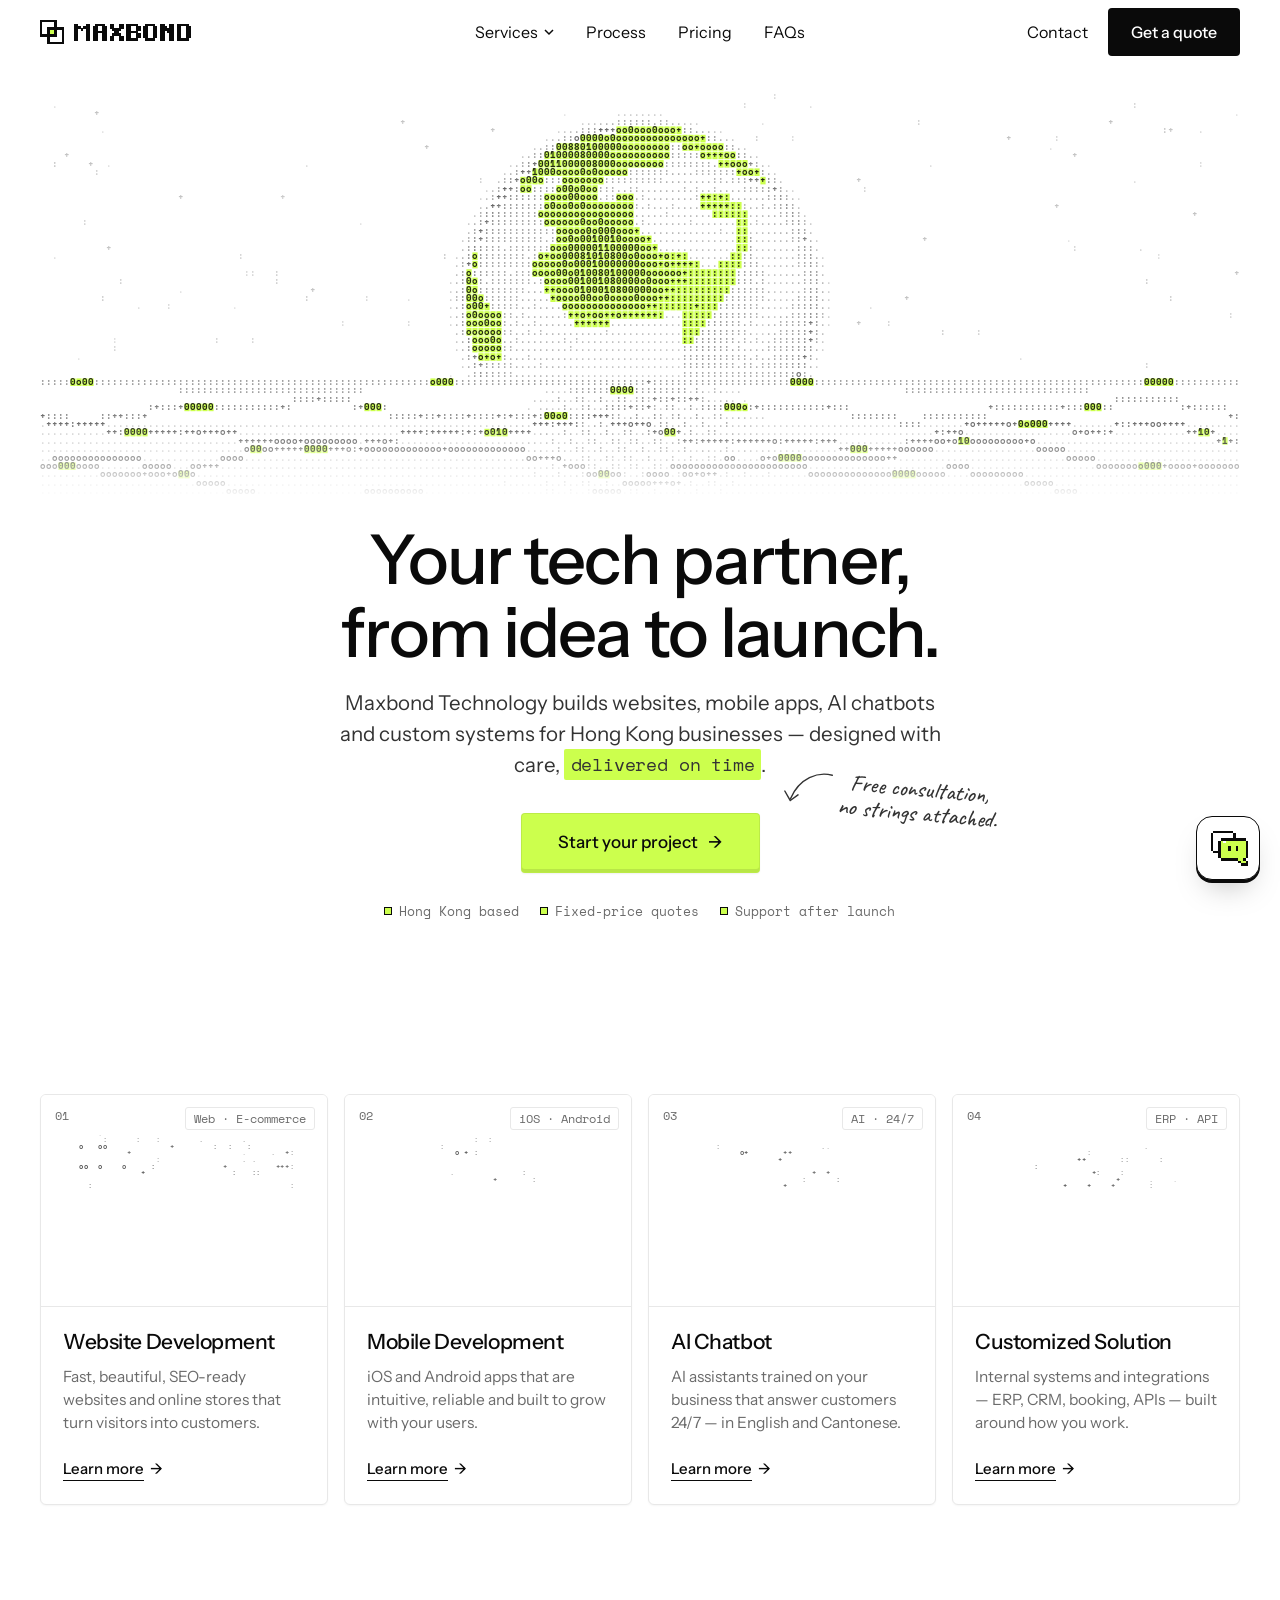
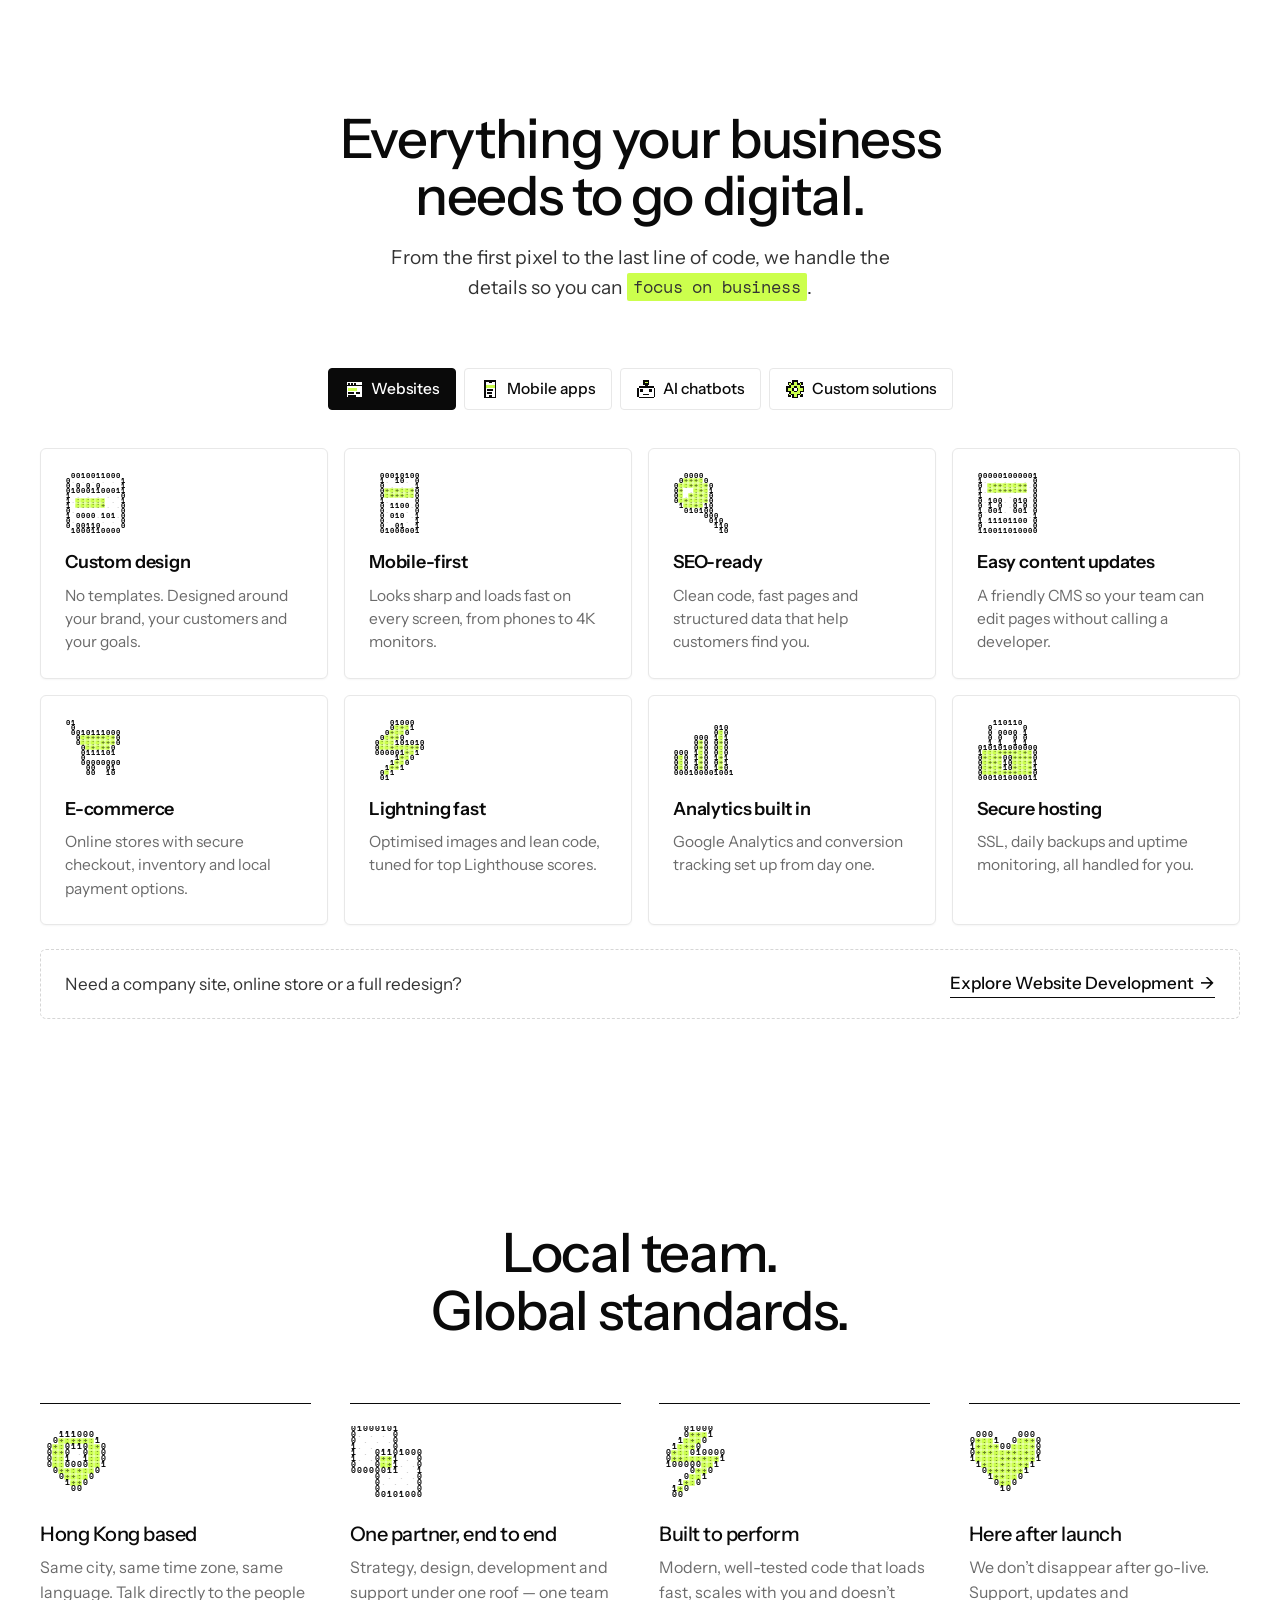
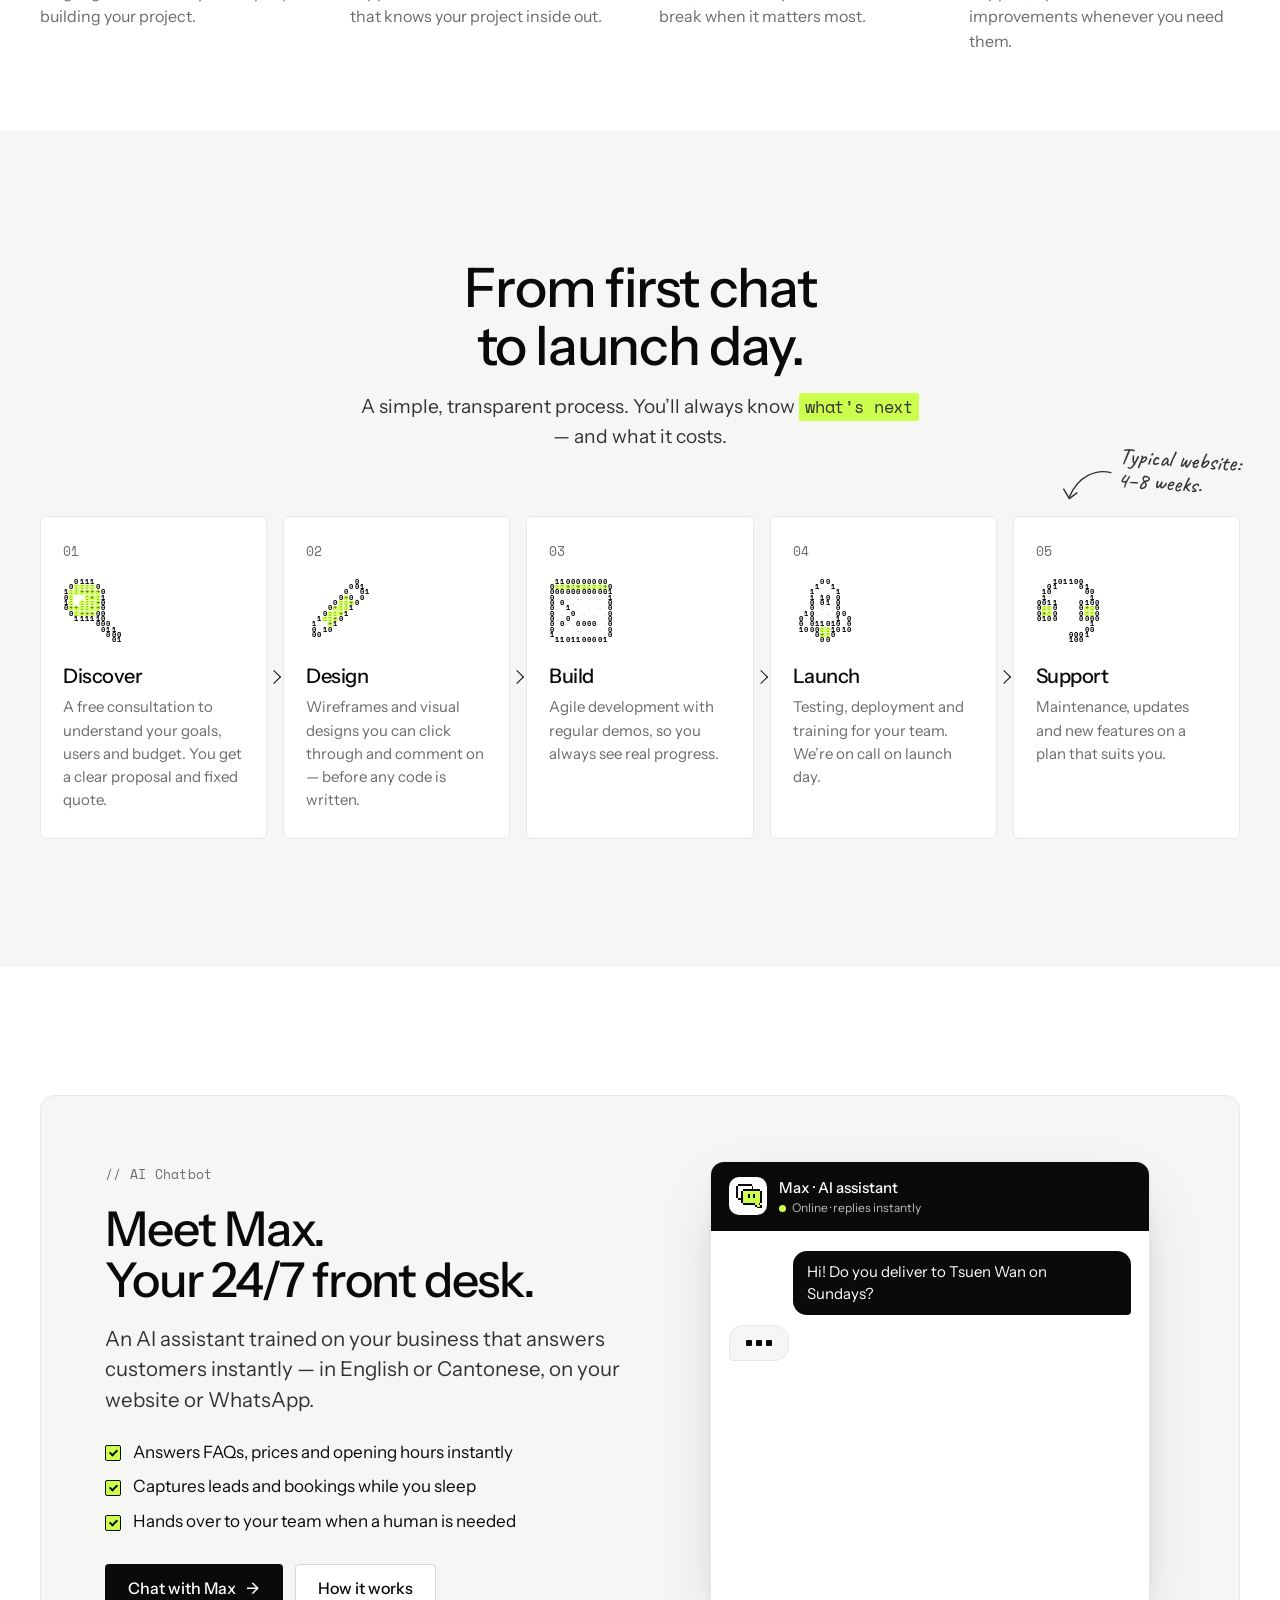
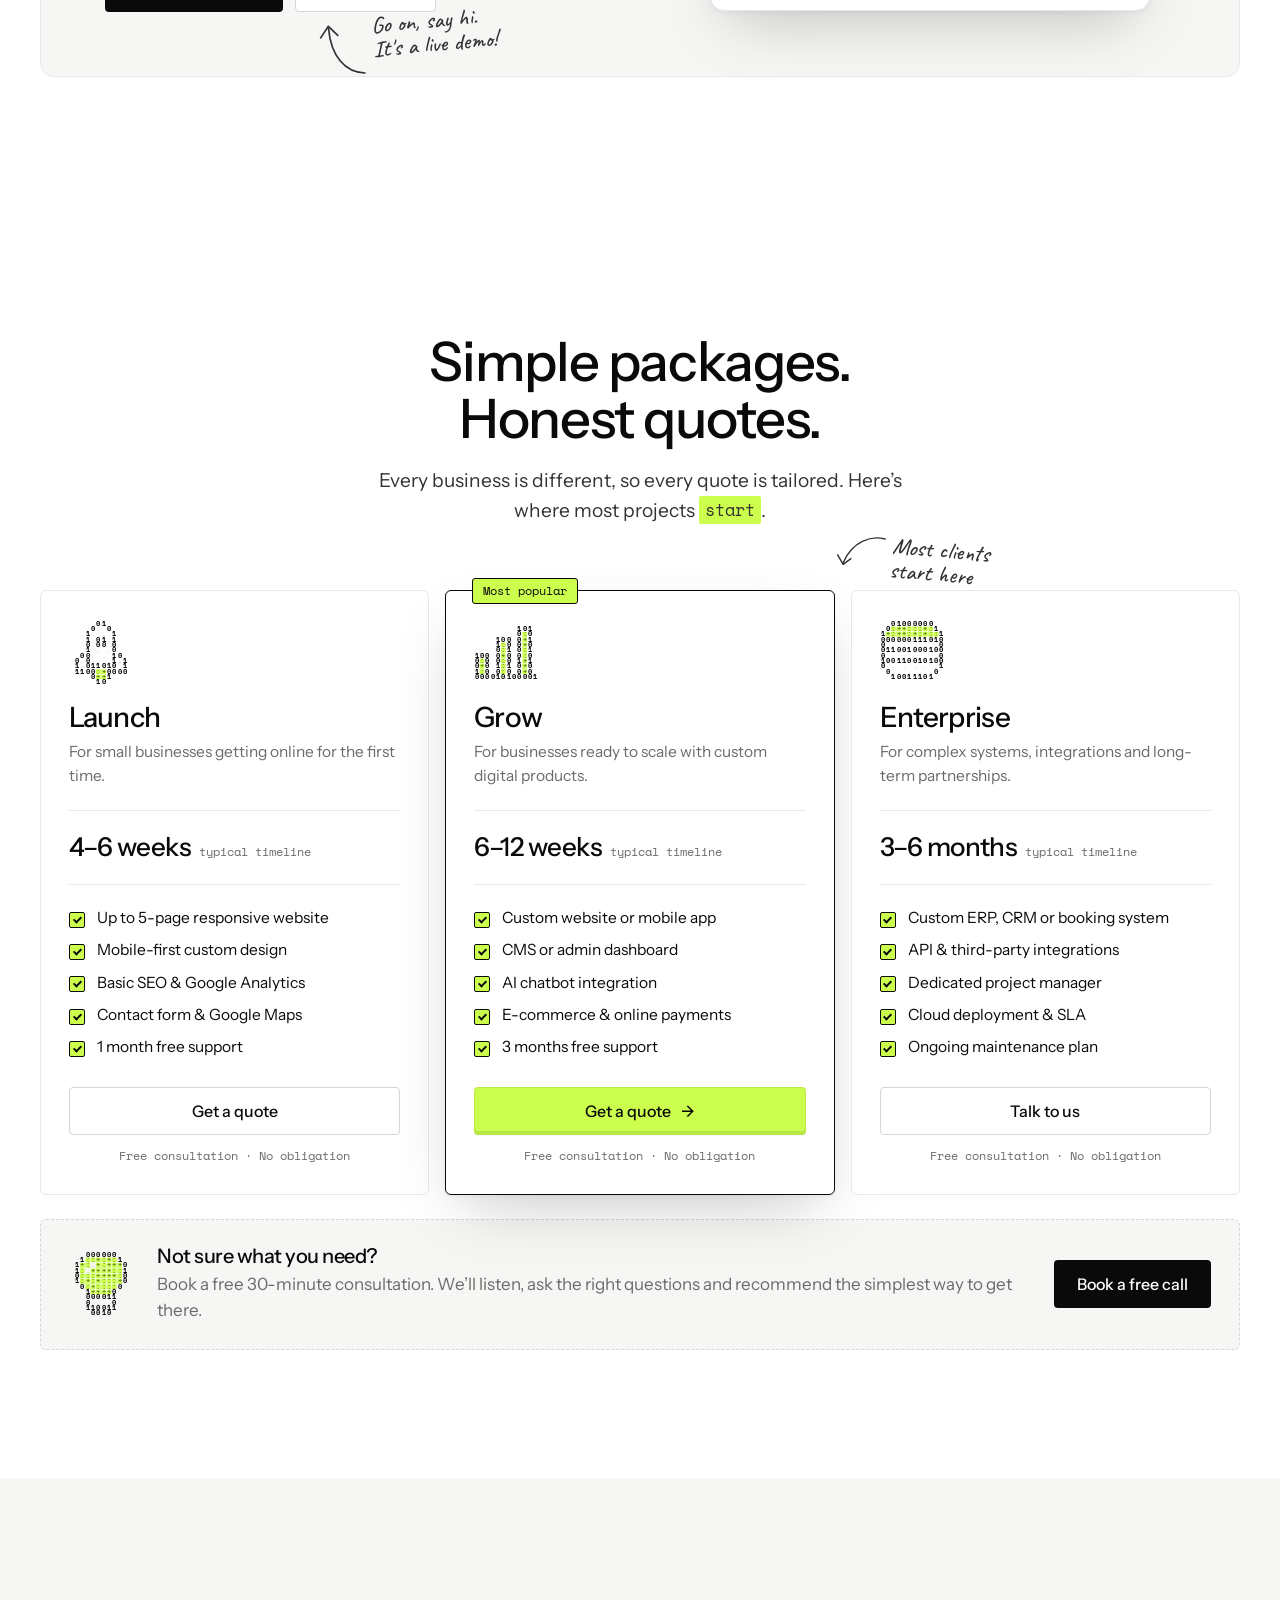
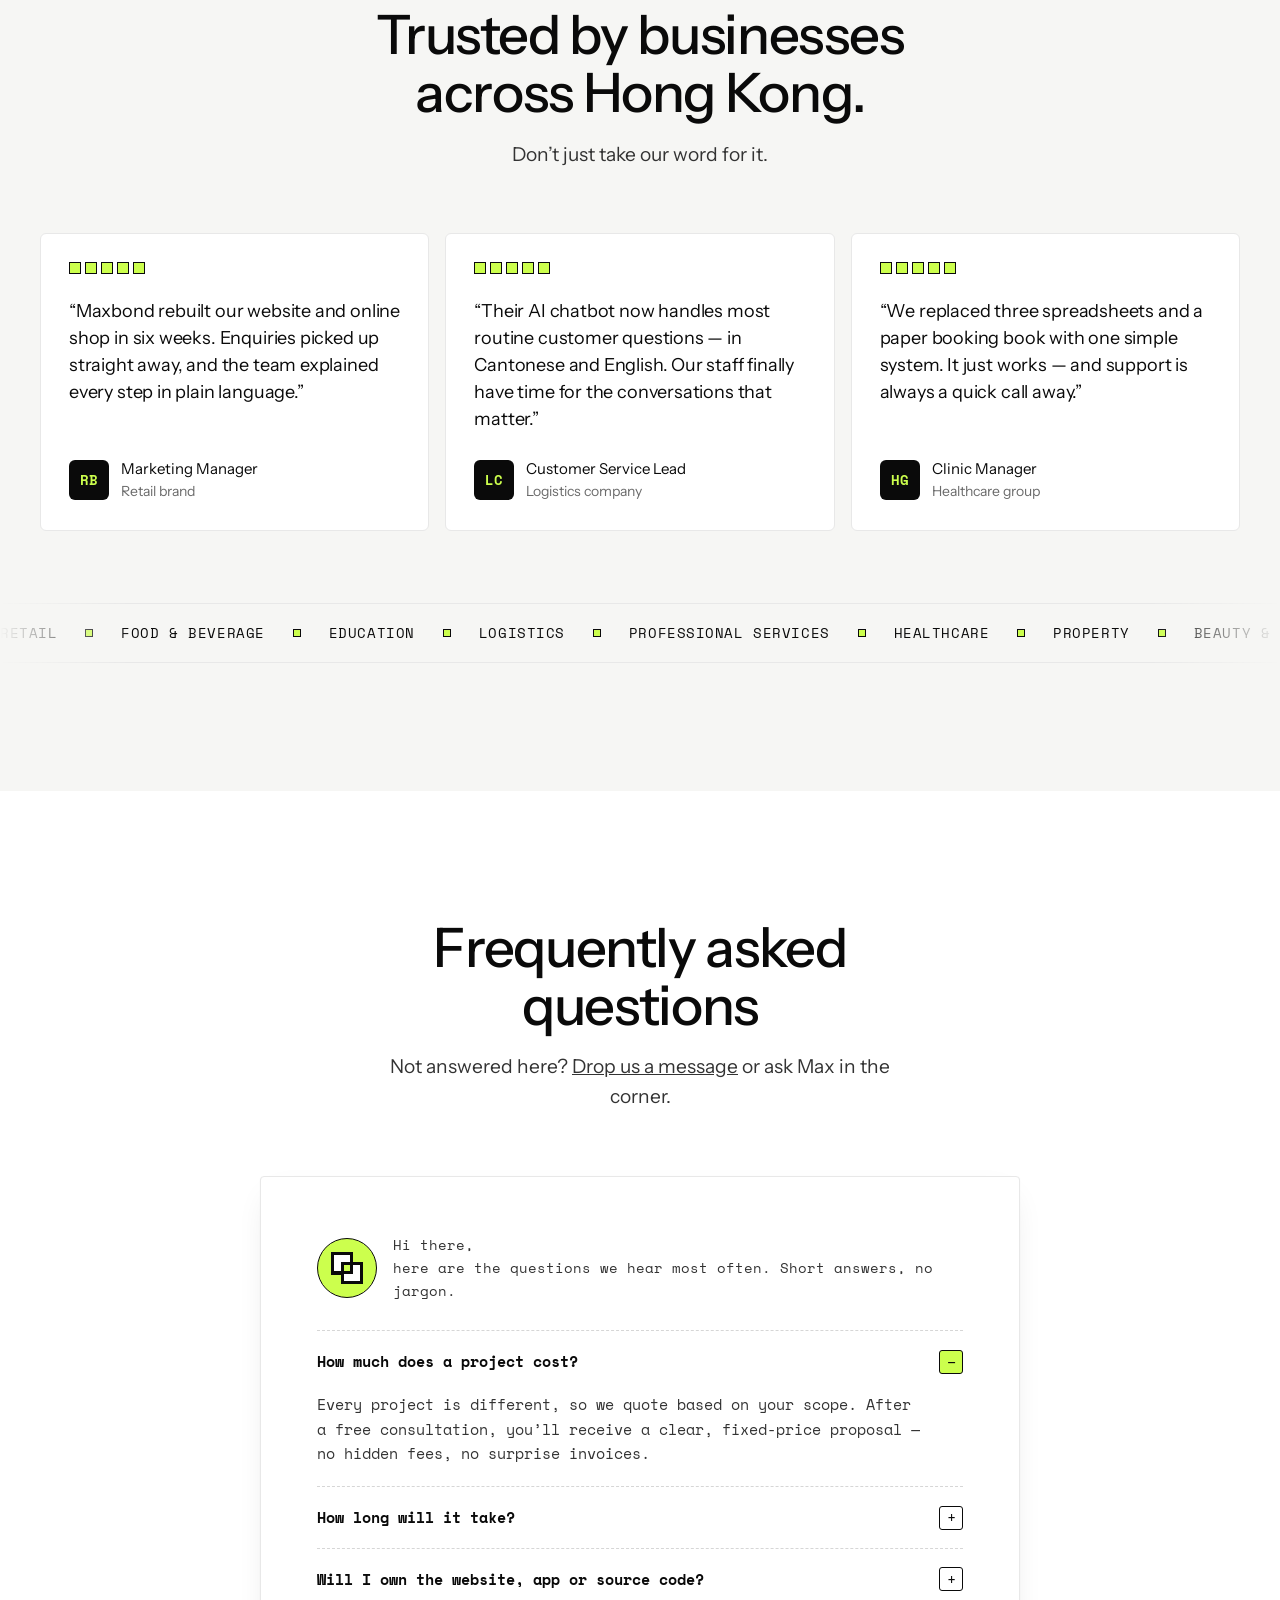
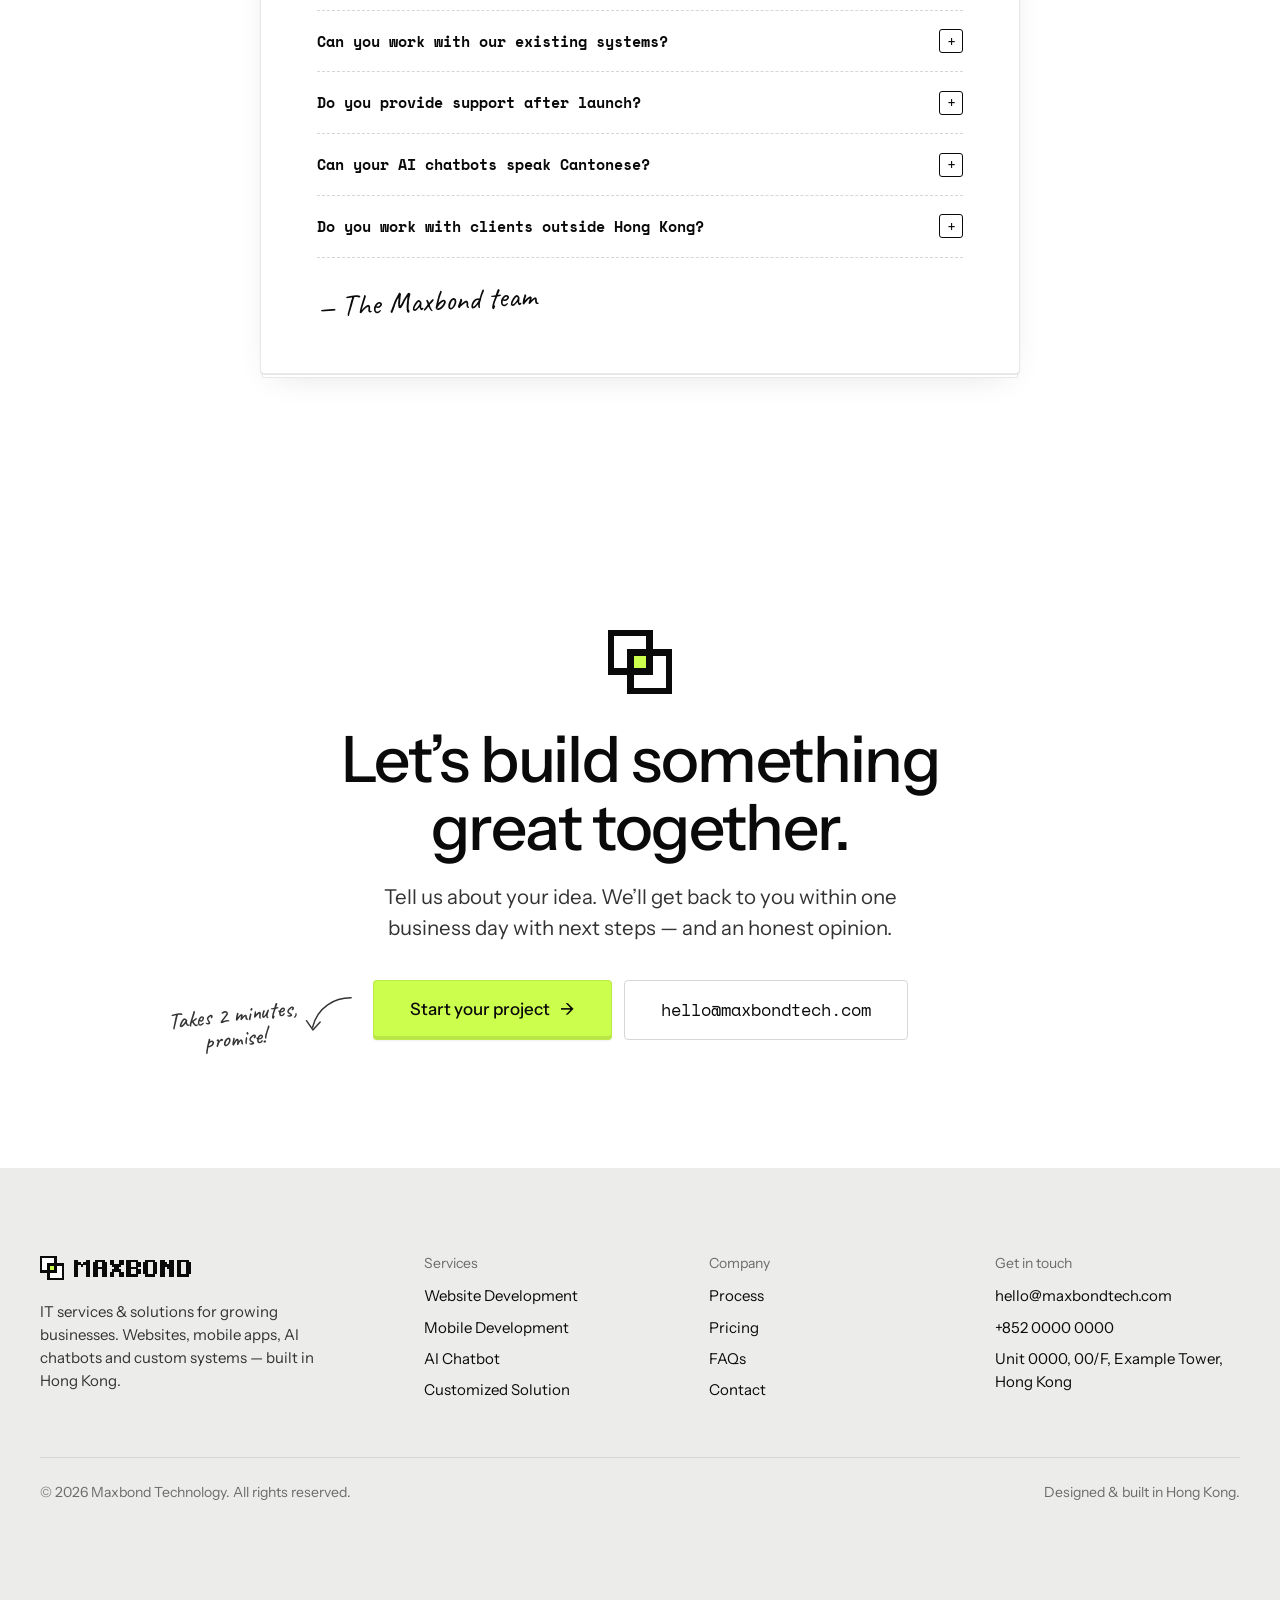
==== index.html @ afde2666 "Initial Maxbond Technology website Static HTML/CSS/JS site for GitHub Pages: home page, four service" ====
<!doctype html>
<html lang="en">
<head>
  <meta charset="utf-8">
  <meta name="viewport" content="width=device-width, initial-scale=1">
  <title>Maxbond Technology — Websites, Apps, AI Chatbots & Custom Solutions in Hong Kong</title>
  <meta name="description" content="Maxbond Technology is a Hong Kong IT services provider building websites, mobile apps, AI chatbots and custom systems for growing businesses. Free consultation.">
  <meta name="site-root" content="">
  <link rel="canonical" href="https://maxbondtech.com/">
  <meta name="theme-color" content="#ffffff">
  <meta property="og:type" content="website">
  <meta property="og:site_name" content="Maxbond Technology">
  <meta property="og:title" content="Maxbond Technology — Websites, Apps, AI Chatbots & Custom Solutions in Hong Kong">
  <meta property="og:description" content="Maxbond Technology is a Hong Kong IT services provider building websites, mobile apps, AI chatbots and custom systems for growing businesses. Free consultation.">
  <meta property="og:url" content="https://maxbondtech.com/">
  <meta property="og:image" content="https://maxbondtech.com/assets/img/og-image.png">
  <meta property="og:locale" content="en_HK">
  <meta name="twitter:card" content="summary_large_image">
  <link rel="icon" href="assets/img/favicon.svg" type="image/svg+xml">
  <link rel="apple-touch-icon" href="assets/img/apple-touch-icon.png">
  <link rel="preconnect" href="https://fonts.googleapis.com">
  <link rel="preconnect" href="https://fonts.gstatic.com" crossorigin>
  <link rel="stylesheet" href="https://fonts.googleapis.com/css2?family=Caveat:wght@500;600&family=Instrument+Sans:wght@400;500;600&family=Space+Mono:wght@400;700&display=swap">
  <link rel="stylesheet" href="assets/css/style.css">
  <script>document.documentElement.classList.add('js');</script>
  <script type="application/ld+json">
  {
    "@context": "https://schema.org",
    "@type": "ProfessionalService",
    "name": "Maxbond Technology",
    "url": "https://maxbondtech.com/",
    "logo": "https://maxbondtech.com/assets/img/logo.svg",
    "image": "https://maxbondtech.com/assets/img/og-image.png",
    "description": "Hong Kong IT services and solutions provider: website development, mobile app development, AI chatbots and customized software solutions.",
    "email": "hello@maxbondtech.com",
    "telephone": "+852 0000 0000",
    "address": { "@type": "PostalAddress", "addressLocality": "Hong Kong", "addressCountry": "HK" },
    "areaServed": "Hong Kong",
    "knowsAbout": ["Website Development", "Mobile App Development", "AI Chatbots", "Custom Software Development", "System Integration"]
  }
  </script>
</head>
<body>
  <a class="skip-link" href="#main">Skip to content</a>

  <header class="site-header">
    <div class="header-inner">
      <a class="brand" href="./" aria-label="Maxbond Technology — home">
        <img src="assets/img/logo.svg" alt="Maxbond" width="149" height="24">
      </a>

      <nav class="nav" aria-label="Main">
        <div class="nav-drop">
          <button type="button" aria-expanded="false" aria-controls="nav-services">Services
            <svg viewBox="0 0 10 6" aria-hidden="true"><path d="M1 1l4 4 4-4" fill="none" stroke="currentColor" stroke-width="1.5"/></svg>
          </button>
          <div class="nav-menu" id="nav-services">
          <a href="services/website-development.html"><img class="" src="assets/img/icons/browser.svg" alt="" width="32" height="32" loading="lazy"><div><strong>Website Development</strong><span>Fast, beautiful, SEO-ready websites</span></div></a>
          <a href="services/mobile-development.html"><img class="" src="assets/img/icons/phone.svg" alt="" width="32" height="32" loading="lazy"><div><strong>Mobile Development</strong><span>iOS & Android apps people love</span></div></a>
          <a href="services/ai-chatbot.html"><img class="" src="assets/img/icons/bot.svg" alt="" width="32" height="32" loading="lazy"><div><strong>AI Chatbot</strong><span>24/7 assistants trained on your business</span></div></a>
          <a href="services/customized-solution.html"><img class="" src="assets/img/icons/gear.svg" alt="" width="32" height="32" loading="lazy"><div><strong>Customized Solution</strong><span>ERP, CRM & system integration</span></div></a>
          </div>
        </div>
        <a href="#process">Process</a>
        <a href="#pricing">Pricing</a>
        <a href="#faq">FAQs</a>
      </nav>

      <div class="header-actions">
        <a class="link" href="contact.html">Contact</a>
        <a class="btn btn-dark" href="contact.html">Get a quote</a>
        <button class="menu-toggle" type="button" aria-expanded="false" aria-controls="mobile-menu" aria-label="Open menu">
          <span></span><span></span><span></span>
        </button>
      </div>
    </div>
  </header>

  <div class="mobile-menu" id="mobile-menu">
    <div class="group">
      <p class="label">Services</p>
      <a href="services/website-development.html"><img class="" src="assets/img/icons/browser.svg" alt="" width="28" height="28" loading="lazy">Website Development</a>
      <a href="services/mobile-development.html"><img class="" src="assets/img/icons/phone.svg" alt="" width="28" height="28" loading="lazy">Mobile Development</a>
      <a href="services/ai-chatbot.html"><img class="" src="assets/img/icons/bot.svg" alt="" width="28" height="28" loading="lazy">AI Chatbot</a>
      <a href="services/customized-solution.html"><img class="" src="assets/img/icons/gear.svg" alt="" width="28" height="28" loading="lazy">Customized Solution</a>
    </div>
    <div class="group">
      <p class="label">Company</p>
      <a href="#process">Process</a>
      <a href="#pricing">Pricing</a>
      <a href="#faq">FAQs</a>
      <a href="contact.html">Contact</a>
    </div>
    <a class="btn btn-lime btn-lg" href="contact.html">Get a free quote <span class="arrow">→</span></a>
  </div>

  <main id="main">
    <section class="hero">
      <div class="hero-visual">
        <canvas class="ascii" data-ascii="earth" aria-hidden="true"></canvas>
      </div>
      <div class="container hero-copy">
        <h1>Your tech partner,<br>from idea to launch.</h1>
        <p class="lead">Maxbond Technology builds websites, mobile apps, AI chatbots and custom systems for Hong Kong businesses — designed with care, <span class="hl">delivered on time</span>.</p>
        <div class="hero-cta">
          <a class="btn btn-lime btn-lg" href="contact.html">Start your project <span class="arrow">→</span></a>
          <span class="note"><svg viewBox="0 0 60 50" aria-hidden="true"><path d="M56 6 C 40 3, 20 12, 12 36"/><path d="M5 28 L12 38 L20 31"/></svg><span>Free consultation, no strings attached.</span></span>
        </div>
        <div class="hero-meta" aria-label="Highlights">
          <span>Hong Kong based</span>
          <span>Fixed-price quotes</span>
          <span>Support after launch</span>
        </div>
      </div>
    </section>

    <section class="section section--tight" id="services" aria-labelledby="services-title">
      <div class="container">
        <h2 class="sr-only" id="services-title">Our services</h2>
        <div class="grid grid-4 services-grid">
          <a class="card service-card reveal" style="--i:0" href="services/website-development.html">
            <div class="card-visual">
              <canvas class="ascii" data-ascii="website" aria-hidden="true"></canvas>
              <span class="card-index">01</span>
              <span class="card-tag">Web · E-commerce</span>
            </div>
            <div class="card-body">
              <h3>Website Development</h3>
              <p>Fast, beautiful, SEO-ready websites and online stores that turn visitors into customers.</p>
              <span class="text-link"><span>Learn more</span> <span class="arrow">→</span></span>
            </div>
          </a>
          <a class="card service-card reveal" style="--i:1" href="services/mobile-development.html">
            <div class="card-visual">
              <canvas class="ascii" data-ascii="mobile" aria-hidden="true"></canvas>
              <span class="card-index">02</span>
              <span class="card-tag">iOS · Android</span>
            </div>
            <div class="card-body">
              <h3>Mobile Development</h3>
              <p>iOS and Android apps that are intuitive, reliable and built to grow with your users.</p>
              <span class="text-link"><span>Learn more</span> <span class="arrow">→</span></span>
            </div>
          </a>
          <a class="card service-card reveal" style="--i:2" href="services/ai-chatbot.html">
            <div class="card-visual">
              <canvas class="ascii" data-ascii="chatbot" aria-hidden="true"></canvas>
              <span class="card-index">03</span>
              <span class="card-tag">AI · 24/7</span>
            </div>
            <div class="card-body">
              <h3>AI Chatbot</h3>
              <p>AI assistants trained on your business that answer customers 24/7 — in English and Cantonese.</p>
              <span class="text-link"><span>Learn more</span> <span class="arrow">→</span></span>
            </div>
          </a>
          <a class="card service-card reveal" style="--i:3" href="services/customized-solution.html">
            <div class="card-visual">
              <canvas class="ascii" data-ascii="custom" aria-hidden="true"></canvas>
              <span class="card-index">04</span>
              <span class="card-tag">ERP · API</span>
            </div>
            <div class="card-body">
              <h3>Customized Solution</h3>
              <p>Internal systems and integrations — ERP, CRM, booking, APIs — built around how you work.</p>
              <span class="text-link"><span>Learn more</span> <span class="arrow">→</span></span>
            </div>
          </a>
        </div>
      </div>
    </section>

    <section class="section" id="features" aria-labelledby="features-title">
      <div class="container">
        <div class="section-head">
          <h2 id="features-title">Everything your business<br>needs to go digital.</h2>
          <p>From the first pixel to the last line of code, we handle the details so you can <span class="hl">focus on business</span>.</p>
        </div>
        <div class="tablist" role="tablist" aria-label="What we build">
          <button class="tab" type="button" role="tab" id="tab-website" aria-controls="panel-website" aria-selected="true"><img class="" src="assets/img/icons/browser.svg" alt="" width="18" height="18" loading="lazy">Websites</button>
          <button class="tab" type="button" role="tab" id="tab-mobile" aria-controls="panel-mobile" aria-selected="false" tabindex="-1"><img class="" src="assets/img/icons/phone.svg" alt="" width="18" height="18" loading="lazy">Mobile apps</button>
          <button class="tab" type="button" role="tab" id="tab-chatbot" aria-controls="panel-chatbot" aria-selected="false" tabindex="-1"><img class="" src="assets/img/icons/bot.svg" alt="" width="18" height="18" loading="lazy">AI chatbots</button>
          <button class="tab" type="button" role="tab" id="tab-custom" aria-controls="panel-custom" aria-selected="false" tabindex="-1"><img class="" src="assets/img/icons/gear.svg" alt="" width="18" height="18" loading="lazy">Custom solutions</button>
        </div>
        <div class="tabpanel" role="tabpanel" id="panel-website" aria-labelledby="tab-website" tabindex="0">
          <div class="grid grid-4">
            <div class="card">
              <img class="icon" src="assets/img/icons/browser.svg" data-ascii-icon="browser" alt="" width="48" height="48" loading="lazy">
              <h3>Custom design</h3>
              <p>No templates. Designed around your brand, your customers and your goals.</p>
            </div>
            <div class="card">
              <img class="icon" src="assets/img/icons/phone.svg" data-ascii-icon="phone" alt="" width="48" height="48" loading="lazy">
              <h3>Mobile-first</h3>
              <p>Looks sharp and loads fast on every screen, from phones to 4K monitors.</p>
            </div>
            <div class="card">
              <img class="icon" src="assets/img/icons/search.svg" data-ascii-icon="search" alt="" width="48" height="48" loading="lazy">
              <h3>SEO-ready</h3>
              <p>Clean code, fast pages and structured data that help customers find you.</p>
            </div>
            <div class="card">
              <img class="icon" src="assets/img/icons/layout.svg" data-ascii-icon="layout" alt="" width="48" height="48" loading="lazy">
              <h3>Easy content updates</h3>
              <p>A friendly CMS so your team can edit pages without calling a developer.</p>
            </div>
            <div class="card">
              <img class="icon" src="assets/img/icons/cart.svg" data-ascii-icon="cart" alt="" width="48" height="48" loading="lazy">
              <h3>E-commerce</h3>
              <p>Online stores with secure checkout, inventory and local payment options.</p>
            </div>
            <div class="card">
              <img class="icon" src="assets/img/icons/bolt.svg" data-ascii-icon="bolt" alt="" width="48" height="48" loading="lazy">
              <h3>Lightning fast</h3>
              <p>Optimised images and lean code, tuned for top Lighthouse scores.</p>
            </div>
            <div class="card">
              <img class="icon" src="assets/img/icons/chart.svg" data-ascii-icon="chart" alt="" width="48" height="48" loading="lazy">
              <h3>Analytics built in</h3>
              <p>Google Analytics and conversion tracking set up from day one.</p>
            </div>
            <div class="card">
              <img class="icon" src="assets/img/icons/lock.svg" data-ascii-icon="lock" alt="" width="48" height="48" loading="lazy">
              <h3>Secure hosting</h3>
              <p>SSL, daily backups and uptime monitoring, all handled for you.</p>
            </div>
          </div>
          <div class="tabpanel-foot">
            <p>Need a company site, online store or a full redesign?</p>
            <a class="text-link" href="services/website-development.html">Explore Website Development <span class="arrow">→</span></a>
          </div>
        </div>
        <div class="tabpanel" role="tabpanel" id="panel-mobile" aria-labelledby="tab-mobile" tabindex="0" hidden>
          <div class="grid grid-4">
            <div class="card">
              <img class="icon" src="assets/img/icons/phone.svg" data-ascii-icon="phone" alt="" width="48" height="48" loading="lazy">
              <h3>iOS & Android</h3>
              <p>One codebase, native look and feel on both platforms.</p>
            </div>
            <div class="card">
              <img class="icon" src="assets/img/icons/pencil.svg" data-ascii-icon="pencil" alt="" width="48" height="48" loading="lazy">
              <h3>UI/UX design</h3>
              <p>Intuitive flows, prototyped and tested before a line of code.</p>
            </div>
            <div class="card">
              <img class="icon" src="assets/img/icons/bell.svg" data-ascii-icon="bell" alt="" width="48" height="48" loading="lazy">
              <h3>Push notifications</h3>
              <p>Bring users back with timely, targeted messages.</p>
            </div>
            <div class="card">
              <img class="icon" src="assets/img/icons/card.svg" data-ascii-icon="card" alt="" width="48" height="48" loading="lazy">
              <h3>In-app payments</h3>
              <p>Apple Pay, Google Pay, credit cards and local e-wallets.</p>
            </div>
            <div class="card">
              <img class="icon" src="assets/img/icons/users.svg" data-ascii-icon="users" alt="" width="48" height="48" loading="lazy">
              <h3>Accounts & login</h3>
              <p>Email, social and SMS sign-in with secure user data.</p>
            </div>
            <div class="card">
              <img class="icon" src="assets/img/icons/database.svg" data-ascii-icon="database" alt="" width="48" height="48" loading="lazy">
              <h3>Backend & APIs</h3>
              <p>Scalable cloud backends and an admin dashboard for your team.</p>
            </div>
            <div class="card">
              <img class="icon" src="assets/img/icons/rocket.svg" data-ascii-icon="rocket" alt="" width="48" height="48" loading="lazy">
              <h3>Store launch</h3>
              <p>We handle App Store and Google Play submission and review.</p>
            </div>
            <div class="card">
              <img class="icon" src="assets/img/icons/headset.svg" data-ascii-icon="headset" alt="" width="48" height="48" loading="lazy">
              <h3>Ongoing updates</h3>
              <p>OS updates, bug fixes and new features as you grow.</p>
            </div>
          </div>
          <div class="tabpanel-foot">
            <p>Got an app idea, or an app that needs a rescue?</p>
            <a class="text-link" href="services/mobile-development.html">Explore Mobile Development <span class="arrow">→</span></a>
          </div>
        </div>
        <div class="tabpanel" role="tabpanel" id="panel-chatbot" aria-labelledby="tab-chatbot" tabindex="0" hidden>
          <div class="grid grid-4">
            <div class="card">
              <img class="icon" src="assets/img/icons/bot.svg" data-ascii-icon="bot" alt="" width="48" height="48" loading="lazy">
              <h3>Trained on your business</h3>
              <p>Learns from your website, FAQs, price lists and documents.</p>
            </div>
            <div class="card">
              <img class="icon" src="assets/img/icons/globe.svg" data-ascii-icon="globe" alt="" width="48" height="48" loading="lazy">
              <h3>Speaks Cantonese</h3>
              <p>Replies in English, Cantonese and Mandarin — automatically.</p>
            </div>
            <div class="card">
              <img class="icon" src="assets/img/icons/chat.svg" data-ascii-icon="chat" alt="" width="48" height="48" loading="lazy">
              <h3>Every channel</h3>
              <p>Your website, WhatsApp, Facebook Messenger and Instagram.</p>
            </div>
            <div class="card">
              <img class="icon" src="assets/img/icons/clock.svg" data-ascii-icon="clock" alt="" width="48" height="48" loading="lazy">
              <h3>Always on</h3>
              <p>Instant answers at 3am, on public holidays — even during a T8.</p>
            </div>
            <div class="card">
              <img class="icon" src="assets/img/icons/users.svg" data-ascii-icon="users" alt="" width="48" height="48" loading="lazy">
              <h3>Lead capture</h3>
              <p>Collects names, contacts and enquiries straight into your inbox or CRM.</p>
            </div>
            <div class="card">
              <img class="icon" src="assets/img/icons/headset.svg" data-ascii-icon="headset" alt="" width="48" height="48" loading="lazy">
              <h3>Human handoff</h3>
              <p>Passes tricky conversations to your staff, with full context.</p>
            </div>
            <div class="card">
              <img class="icon" src="assets/img/icons/chart.svg" data-ascii-icon="chart" alt="" width="48" height="48" loading="lazy">
              <h3>Conversation insights</h3>
              <p>See what customers ask most and where they get stuck.</p>
            </div>
            <div class="card">
              <img class="icon" src="assets/img/icons/lock.svg" data-ascii-icon="lock" alt="" width="48" height="48" loading="lazy">
              <h3>Private & secure</h3>
              <p>Your data stays yours, with access controls and audit logs.</p>
            </div>
          </div>
          <div class="tabpanel-foot">
            <p>Want to see one in action? Max is waiting in the corner.</p>
            <a class="text-link" href="services/ai-chatbot.html">Explore AI Chatbots <span class="arrow">→</span></a>
          </div>
        </div>
        <div class="tabpanel" role="tabpanel" id="panel-custom" aria-labelledby="tab-custom" tabindex="0" hidden>
          <div class="grid grid-4">
            <div class="card">
              <img class="icon" src="assets/img/icons/box.svg" data-ascii-icon="box" alt="" width="48" height="48" loading="lazy">
              <h3>ERP & inventory</h3>
              <p>Track stock, orders, suppliers and invoices in one place.</p>
            </div>
            <div class="card">
              <img class="icon" src="assets/img/icons/users.svg" data-ascii-icon="users" alt="" width="48" height="48" loading="lazy">
              <h3>CRM</h3>
              <p>Manage customers, sales pipelines and follow-ups.</p>
            </div>
            <div class="card">
              <img class="icon" src="assets/img/icons/calendar.svg" data-ascii-icon="calendar" alt="" width="48" height="48" loading="lazy">
              <h3>Booking & scheduling</h3>
              <p>Appointments, rooms and staff rosters — no more spreadsheets.</p>
            </div>
            <div class="card">
              <img class="icon" src="assets/img/icons/chart.svg" data-ascii-icon="chart" alt="" width="48" height="48" loading="lazy">
              <h3>Reports & dashboards</h3>
              <p>Real-time numbers for faster, smarter decisions.</p>
            </div>
            <div class="card">
              <img class="icon" src="assets/img/icons/plug.svg" data-ascii-icon="plug" alt="" width="48" height="48" loading="lazy">
              <h3>API integration</h3>
              <p>Connect your systems with logistics, accounting and third-party platforms.</p>
            </div>
            <div class="card">
              <img class="icon" src="assets/img/icons/card.svg" data-ascii-icon="card" alt="" width="48" height="48" loading="lazy">
              <h3>Payment gateways</h3>
              <p>FPS, Stripe, PayPal, AlipayHK, WeChat Pay and more.</p>
            </div>
            <div class="card">
              <img class="icon" src="assets/img/icons/gear.svg" data-ascii-icon="gear" alt="" width="48" height="48" loading="lazy">
              <h3>Workflow automation</h3>
              <p>Replace repetitive manual tasks with reliable automation.</p>
            </div>
            <div class="card">
              <img class="icon" src="assets/img/icons/database.svg" data-ascii-icon="database" alt="" width="48" height="48" loading="lazy">
              <h3>Legacy upgrades</h3>
              <p>Modernise or connect older systems without starting over.</p>
            </div>
          </div>
          <div class="tabpanel-foot">
            <p>Outgrown spreadsheets and disconnected tools?</p>
            <a class="text-link" href="services/customized-solution.html">Explore Customized Solutions <span class="arrow">→</span></a>
          </div>
        </div>
      </div>
    </section>

    <section class="section section--tight" aria-labelledby="why-title">
      <div class="container">
        <div class="section-head">
          <h2 id="why-title">Local team.<br>Global standards.</h2>
        </div>
        <div class="why">
          <div class="why-item reveal" style="--i:0">
            <img class="ico" src="assets/img/icons/pin.svg" data-ascii-icon="pin" alt="" width="56" height="56" loading="lazy">
            <h3>Hong Kong based</h3>
            <p>Same city, same time zone, same language. Talk directly to the people building your project.</p>
          </div>
          <div class="why-item reveal" style="--i:1">
            <img class="ico" src="assets/img/icons/bond.svg" data-ascii-icon="bond" alt="" width="56" height="56" loading="lazy">
            <h3>One partner, end to end</h3>
            <p>Strategy, design, development and support under one roof — one team that knows your project inside out.</p>
          </div>
          <div class="why-item reveal" style="--i:2">
            <img class="ico" src="assets/img/icons/bolt.svg" data-ascii-icon="bolt" alt="" width="56" height="56" loading="lazy">
            <h3>Built to perform</h3>
            <p>Modern, well-tested code that loads fast, scales with you and doesn’t break when it matters most.</p>
          </div>
          <div class="why-item reveal" style="--i:3">
            <img class="ico" src="assets/img/icons/heart.svg" data-ascii-icon="heart" alt="" width="56" height="56" loading="lazy">
            <h3>Here after launch</h3>
            <p>We don’t disappear after go-live. Support, updates and improvements whenever you need them.</p>
          </div>
        </div>
      </div>
    </section>

    <section class="section section--soft" id="process" aria-labelledby="process-title">
      <div class="container">
        <div class="section-head">
          <h2 id="process-title">From first chat<br>to launch day.</h2>
          <p>A simple, transparent process. You’ll always know <span class="hl">what’s next</span> — and what it costs.</p>
        </div>
        <div class="process-wrap">
          <ol class="process" role="list">
            <li class="step reveal" style="--i:0">
              <span class="step-num">01</span>
              <img class="ico" src="assets/img/icons/search.svg" data-ascii-icon="search" alt="" width="56" height="56" loading="lazy">
              <h3>Discover</h3>
              <p>A free consultation to understand your goals, users and budget. You get a clear proposal and fixed quote.</p>
            </li>
            <li class="step reveal" style="--i:1">
              <span class="step-num">02</span>
              <img class="ico" src="assets/img/icons/pencil.svg" data-ascii-icon="pencil" alt="" width="56" height="56" loading="lazy">
              <h3>Design</h3>
              <p>Wireframes and visual designs you can click through and comment on — before any code is written.</p>
            </li>
            <li class="step reveal" style="--i:2">
              <span class="step-num">03</span>
              <img class="ico" src="assets/img/icons/code.svg" data-ascii-icon="code" alt="" width="56" height="56" loading="lazy">
              <h3>Build</h3>
              <p>Agile development with regular demos, so you always see real progress.</p>
            </li>
            <li class="step reveal" style="--i:3">
              <span class="step-num">04</span>
              <img class="ico" src="assets/img/icons/rocket.svg" data-ascii-icon="rocket" alt="" width="56" height="56" loading="lazy">
              <h3>Launch</h3>
              <p>Testing, deployment and training for your team. We’re on call on launch day.</p>
            </li>
            <li class="step reveal" style="--i:4">
              <span class="step-num">05</span>
              <img class="ico" src="assets/img/icons/headset.svg" data-ascii-icon="headset" alt="" width="56" height="56" loading="lazy">
              <h3>Support</h3>
              <p>Maintenance, updates and new features on a plan that suits you.</p>
            </li>
          </ol>
          <span class="note"><svg viewBox="0 0 60 50" aria-hidden="true"><path d="M56 6 C 40 3, 20 12, 12 36"/><path d="M5 28 L12 38 L20 31"/></svg><span>Typical website:<br>4–8 weeks.</span></span>
        </div>
      </div>
    </section>

    <section class="section" id="ai-demo" aria-labelledby="demo-title">
      <div class="container">
        <div class="demo reveal">
          <div class="demo-copy">
            <span class="eyebrow">// AI Chatbot</span>
            <h2 id="demo-title">Meet Max.<br>Your 24/7 front desk.</h2>
            <p class="lead">An AI assistant trained on your business that answers customers instantly — in English or Cantonese, on your website or WhatsApp.</p>
            <ul class="checklist">
              <li>Answers FAQs, prices and opening hours instantly</li>
              <li>Captures leads and bookings while you sleep</li>
              <li>Hands over to your team when a human is needed</li>
            </ul>
            <div class="btn-row">
              <button class="btn btn-dark" type="button" data-open-chat>Chat with Max <span class="arrow">→</span></button>
              <a class="btn btn-ghost" href="services/ai-chatbot.html">How it works</a>
            </div>
            <span class="note" style="--rot:-5deg"><svg viewBox="0 0 50 60" aria-hidden="true"><path d="M44 54 C 26 52, 14 36, 14 10"/><path d="M6 18 L14 8 L22 17"/></svg><span>Go on, say hi.<br>It's a live demo!</span></span>
          </div>
        <div class="chat-mock" data-chat-mock role="img" aria-label="Example conversation: a customer asks about Sunday delivery, then switches to Cantonese, and the AI assistant replies in both languages.">
          <div class="chat-mock-head">
            <span class="avatar"><img src="assets/img/max.svg" alt="" width="30" height="30"></span>
            <div><strong>Max · AI assistant</strong><small>Online · replies instantly</small></div>
          </div>
          <div class="chat-mock-body">
            <div class="bubble user">Hi! Do you deliver to Tsuen Wan on Sundays?</div>
            <div class="bubble bot typing"><i></i><i></i><i></i></div>
            <div class="bubble bot">Yes! 🚚 Sunday delivery to Tsuen Wan runs 2pm – 8pm. Shall I book a slot for you?</div>
            <div class="bubble user">有冇得用廣東話傾？</div>
            <div class="bubble bot typing"><i></i><i></i><i></i></div>
            <div class="bubble bot">當然有！😊 想約星期日邊個時段送貨呀？</div>
          </div>
        </div>
        </div>
      </div>
    </section>

    <section class="section" id="pricing" aria-labelledby="pricing-title">
      <div class="container">
        <div class="section-head">
          <h2 id="pricing-title">Simple packages.<br>Honest quotes.</h2>
          <p>Every business is different, so every quote is tailored. Here’s where most projects <span class="hl">start</span>.</p>
        </div>
        <div class="plans">
          <span class="note"><svg viewBox="0 0 60 50" aria-hidden="true"><path d="M56 6 C 40 3, 20 12, 12 36"/><path d="M5 28 L12 38 L20 31"/></svg><span>Most clients<br>start here</span></span>
          <article class="plan reveal" style="--i:0">
            <img class="ico" src="assets/img/icons/rocket.svg" data-ascii-icon="rocket" alt="" width="56" height="56" loading="lazy">
            <h3>Launch</h3>
            <p class="for">For small businesses getting online for the first time.</p>
            <div class="quote-line"><strong>4–6 weeks</strong><span>typical timeline</span></div>
            <ul class="checklist">
              <li>Up to 5-page responsive website</li>
              <li>Mobile-first custom design</li>
              <li>Basic SEO &amp; Google Analytics</li>
              <li>Contact form &amp; Google Maps</li>
              <li>1 month free support</li>
            </ul>
            <a class="btn btn-ghost btn-block" href="contact.html?service=website">Get a quote</a>
            <small>Free consultation · No obligation</small>
          </article>
          <article class="plan plan--featured reveal" style="--i:1">
            <span class="plan-tag">Most popular</span>
            <img class="ico" src="assets/img/icons/chart.svg" data-ascii-icon="chart" alt="" width="56" height="56" loading="lazy">
            <h3>Grow</h3>
            <p class="for">For businesses ready to scale with custom digital products.</p>
            <div class="quote-line"><strong>6–12 weeks</strong><span>typical timeline</span></div>
            <ul class="checklist">
              <li>Custom website or mobile app</li>
              <li>CMS or admin dashboard</li>
              <li>AI chatbot integration</li>
              <li>E-commerce &amp; online payments</li>
              <li>3 months free support</li>
            </ul>
            <a class="btn btn-lime btn-block" href="contact.html">Get a quote <span class="arrow">→</span></a>
            <small>Free consultation · No obligation</small>
          </article>
          <article class="plan reveal" style="--i:2">
            <img class="ico" src="assets/img/icons/database.svg" data-ascii-icon="database" alt="" width="56" height="56" loading="lazy">
            <h3>Enterprise</h3>
            <p class="for">For complex systems, integrations and long-term partnerships.</p>
            <div class="quote-line"><strong>3–6 months</strong><span>typical timeline</span></div>
            <ul class="checklist">
              <li>Custom ERP, CRM or booking system</li>
              <li>API &amp; third-party integrations</li>
              <li>Dedicated project manager</li>
              <li>Cloud deployment &amp; SLA</li>
              <li>Ongoing maintenance plan</li>
            </ul>
            <a class="btn btn-ghost btn-block" href="contact.html?service=custom">Talk to us</a>
            <small>Free consultation · No obligation</small>
          </article>
        </div>
        <div class="consult reveal">
          <img class="ico" src="assets/img/icons/bulb.svg" data-ascii-icon="bulb" alt="" width="56" height="56" loading="lazy">
          <div>
            <h3>Not sure what you need?</h3>
            <p>Book a free 30-minute consultation. We’ll listen, ask the right questions and recommend the simplest way to get there.</p>
          </div>
          <a class="btn btn-dark" href="contact.html">Book a free call</a>
        </div>
      </div>
    </section>

    <section class="section section--soft" id="testimonials" aria-labelledby="testimonials-title">
      <div class="container">
        <div class="section-head">
          <h2 id="testimonials-title">Trusted by businesses<br>across Hong Kong.</h2>
          <p>Don’t just take our word for it.</p>
        </div>
        <!-- PLACEHOLDER: replace these three testimonials with real client quotes (with permission) before launch. -->
        <div class="grid grid-3">
          <figure class="quote-card reveal" style="--i:0">
            <div class="stars" aria-label="5 out of 5 stars"><i></i><i></i><i></i><i></i><i></i></div>
            <blockquote>“Maxbond rebuilt our website and online shop in six weeks. Enquiries picked up straight away, and the team explained every step in plain language.”</blockquote>
            <figcaption><span class="initials" aria-hidden="true">RB</span><div>Marketing Manager<span>Retail brand</span></div></figcaption>
          </figure>
          <figure class="quote-card reveal" style="--i:1">
            <div class="stars" aria-label="5 out of 5 stars"><i></i><i></i><i></i><i></i><i></i></div>
            <blockquote>“Their AI chatbot now handles most routine customer questions — in Cantonese and English. Our staff finally have time for the conversations that matter.”</blockquote>
            <figcaption><span class="initials" aria-hidden="true">LC</span><div>Customer Service Lead<span>Logistics company</span></div></figcaption>
          </figure>
          <figure class="quote-card reveal" style="--i:2">
            <div class="stars" aria-label="5 out of 5 stars"><i></i><i></i><i></i><i></i><i></i></div>
            <blockquote>“We replaced three spreadsheets and a paper booking book with one simple system. It just works — and support is always a quick call away.”</blockquote>
            <figcaption><span class="initials" aria-hidden="true">HG</span><div>Clinic Manager<span>Healthcare group</span></div></figcaption>
          </figure>
        </div>
      </div>
      <div class="marquee" aria-label="Industries we work with">
        <div class="marquee-track">
          <ul>
            <li>Retail</li><li>Food &amp; beverage</li><li>Education</li><li>Logistics</li><li>Professional services</li><li>Healthcare</li><li>Property</li><li>Beauty &amp; wellness</li><li>Finance</li><li>NGOs</li>
          </ul>
          <ul aria-hidden="true">
            <li>Retail</li><li>Food &amp; beverage</li><li>Education</li><li>Logistics</li><li>Professional services</li><li>Healthcare</li><li>Property</li><li>Beauty &amp; wellness</li><li>Finance</li><li>NGOs</li>
          </ul>
        </div>
      </div>
    </section>

    <section class="section" id="faq" aria-labelledby="faq-title">
      <div class="container">
        <div class="section-head">
          <h2 id="faq-title">Frequently asked<br>questions</h2>
          <p>Not answered here? <a href="contact.html">Drop us a message</a> or ask Max in the corner.</p>
        </div>
        <div class="letter reveal">
          <div class="letter-head">
            <span class="avatar"><img src="assets/img/mark.svg" alt="" width="32" height="32" loading="lazy"></span>
            <p>Hi there,<br>here are the questions we hear most often. Short answers, no jargon.</p>
          </div>
          <details open>
            <summary>How much does a project cost?</summary>
            <div class="answer"><p>Every project is different, so we quote based on your scope. After a free consultation, you’ll receive a clear, fixed-price proposal — no hidden fees, no surprise invoices.</p></div>
          </details>
          <details>
            <summary>How long will it take?</summary>
            <div class="answer"><p>A typical company website takes 4–8 weeks. AI chatbots usually take 2–4 weeks, while mobile apps and custom systems take 2–6 months depending on features. We’ll give you a realistic timeline up front.</p></div>
          </details>
          <details>
            <summary>Will I own the website, app or source code?</summary>
            <div class="answer"><p>Yes. Once the project is paid in full, the code, designs and content are yours. No lock-in, ever.</p></div>
          </details>
          <details>
            <summary>Can you work with our existing systems?</summary>
            <div class="answer"><p>Absolutely. We regularly integrate with, extend or modernise existing websites and systems instead of starting from scratch.</p></div>
          </details>
          <details>
            <summary>Do you provide support after launch?</summary>
            <div class="answer"><p>Yes. Every project includes a free support period, and we offer monthly maintenance plans for hosting, security updates, backups and improvements.</p></div>
          </details>
          <details>
            <summary>Can your AI chatbots speak Cantonese?</summary>
            <div class="answer"><p>Yes — English, Cantonese-style written Chinese and Mandarin, in Traditional or Simplified characters. The bot replies in whichever language your customer uses.</p></div>
          </details>
          <details>
            <summary>Do you work with clients outside Hong Kong?</summary>
            <div class="answer"><p>We do. We’re based in Hong Kong and work with clients across Asia and beyond, with meetings on Zoom, Teams or in person.</p></div>
          </details>
          <span class="sign">— The Maxbond team</span>
        </div>
      </div>
    </section>

    <section class="section cta" aria-labelledby="cta-title">
      <div class="container">
        <img class="mark" src="assets/img/mark.svg" alt="" width="64" height="64" loading="lazy">
        <h2 id="cta-title">Let’s build something<br>great together.</h2>
        <p class="lead">Tell us about your idea. We’ll get back to you within one business day with next steps — and an honest opinion.</p>
        <div class="btn-row">
          <span class="note"><svg viewBox="0 0 60 50" aria-hidden="true"><path d="M4 8 C 22 6, 42 14, 50 36"/><path d="M41 31 L50 39 L56 28"/></svg><span>Takes 2 minutes,<br>promise!</span></span>
          <a class="btn btn-lime btn-lg" href="contact.html">Start your project <span class="arrow">→</span></a>
          <a class="btn btn-ghost btn-lg mono" href="mailto:hello@maxbondtech.com">hello@maxbondtech.com</a>
        </div>
      </div>
    </section>
  </main>

  <footer class="site-footer">
    <div class="container">
      <div class="footer-grid">
        <div class="footer-brand">
          <img src="assets/img/logo.svg" alt="Maxbond Technology" width="149" height="24" loading="lazy">
          <p>IT services &amp; solutions for growing businesses. Websites, mobile apps, AI chatbots and custom systems — built in Hong Kong.</p>
        </div>
        <div class="footer-col">
          <h4>Services</h4>
          <ul>
            <li><a href="services/website-development.html">Website Development</a></li>
            <li><a href="services/mobile-development.html">Mobile Development</a></li>
            <li><a href="services/ai-chatbot.html">AI Chatbot</a></li>
            <li><a href="services/customized-solution.html">Customized Solution</a></li>
          </ul>
        </div>
        <div class="footer-col">
          <h4>Company</h4>
          <ul>
            <li><a href="#process">Process</a></li>
            <li><a href="#pricing">Pricing</a></li>
            <li><a href="#faq">FAQs</a></li>
            <li><a href="contact.html">Contact</a></li>
          </ul>
        </div>
        <div class="footer-col">
          <h4>Get in touch</h4>
          <ul>
            <li><a href="mailto:hello@maxbondtech.com">hello@maxbondtech.com</a></li>
            <li><a href="tel:+85200000000">+852 0000 0000</a></li>
            <li>Unit 0000, 00/F, Example Tower, Hong Kong</li>
          </ul>
        </div>
      </div>
      <div class="footer-bottom">
        <span>© <span data-year>2026</span> Maxbond Technology. All rights reserved.</span>
        <span>Designed &amp; built in Hong Kong.</span>
      </div>
    </div>
  </footer>

  <script src="assets/js/config.js" defer></script>
  <script src="assets/js/main.js" defer></script>
  <script src="assets/js/chatbot.js" defer></script>
  <script src="assets/js/icon-art.js" defer></script>
  <script src="assets/js/ascii.js" defer></script>
</body>
</html>
---- assets/css/style.css ----
/* ==========================================================================
   Maxbond Technology — main stylesheet
   Plain CSS, no build step. Sections:
   1. Tokens          6. Hero & pixel art     11. Pricing
   2. Base            7. Cards & grids        12. Testimonials & marquee
   3. Layout          8. Tabs                 13. FAQ letter
   4. Header & nav    9. Process              14. CTA & footer
   5. Buttons & text 10. Chat demo            15. Service / contact pages
                                              16. Chat widget
                                              17. Motion & utilities
   ========================================================================== */

/* 1. Tokens ---------------------------------------------------------------- */
:root {
  --ink: #0a0a0a;
  --ink-2: #333333;
  --muted: #6b6b6b;
  --line: #e8e8e8;
  --line-2: #d6d6d6;
  --paper: #ffffff;
  --soft: #f6f6f4;
  --footer: #ececea;
  --lime: #ccff4d;
  --lime-deep: #a8e01a;
  --ascii-ink: var(--ink);  /* ASCII art characters */
  --ascii-hl: var(--lime);  /* ASCII art highlight blocks */

  --font-sans: "Instrument Sans", -apple-system, BlinkMacSystemFont, "Helvetica Neue", Helvetica, Arial, sans-serif;
  --font-mono: "Space Mono", ui-monospace, "SFMono-Regular", Menlo, Consolas, monospace;
  --font-hand: "Caveat", "Segoe Print", "Bradley Hand", cursive;

  --container: 1200px;
  --gutter: clamp(16px, 4vw, 40px);
  --header-h: 64px;
  --radius: 6px;
  --radius-lg: 14px;
  --shadow-sm: 0 1px 2px rgba(10, 10, 10, 0.04);
  --shadow: 0 1px 2px rgba(10, 10, 10, 0.04), 0 12px 32px -12px rgba(10, 10, 10, 0.12);
  --shadow-lg: 0 2px 4px rgba(10, 10, 10, 0.04), 0 24px 60px -20px rgba(10, 10, 10, 0.25);
  --ease: cubic-bezier(0.2, 0.7, 0.2, 1);
}

/* 2. Base ------------------------------------------------------------------ */
*,
*::before,
*::after {
  box-sizing: border-box;
}

html {
  -webkit-text-size-adjust: 100%;
  scroll-behavior: smooth;
  scroll-padding-top: calc(var(--header-h) + 16px);
}

body {
  margin: 0;
  background: var(--paper);
  color: var(--ink);
  font-family: var(--font-sans);
  font-size: 17px;
  line-height: 1.55;
  -webkit-font-smoothing: antialiased;
  -moz-osx-font-smoothing: grayscale;
  text-rendering: optimizeLegibility;
  overflow-x: hidden;
}

img,
svg {
  display: block;
  max-width: 100%;
}

a {
  color: inherit;
}

h1,
h2,
h3,
h4 {
  margin: 0;
  font-weight: 500;
  letter-spacing: -0.025em;
  line-height: 1.06;
}

p,
ul,
ol,
figure,
blockquote {
  margin: 0;
}

ul[role="list"],
ol[role="list"] {
  list-style: none;
  padding: 0;
}

button,
input,
select,
textarea {
  font: inherit;
  color: inherit;
}

:focus-visible {
  outline: 2px solid var(--ink);
  outline-offset: 3px;
  border-radius: 2px;
}

::selection {
  background: var(--lime);
  color: var(--ink);
}

.skip-link {
  position: absolute;
  left: 16px;
  top: -100px;
  z-index: 200;
  background: var(--ink);
  color: #fff;
  padding: 10px 16px;
  border-radius: var(--radius);
  text-decoration: none;
}
.skip-link:focus {
  top: 12px;
}

.sr-only {
  position: absolute !important;
  width: 1px;
  height: 1px;
  padding: 0;
  margin: -1px;
  overflow: hidden;
  clip: rect(0, 0, 0, 0);
  white-space: nowrap;
  border: 0;
}

/* 3. Layout ---------------------------------------------------------------- */
.container {
  width: min(100% - 2 * var(--gutter), var(--container));
  margin-inline: auto;
}

.container--narrow {
  width: min(100% - 2 * var(--gutter), 860px);
}

.section {
  padding-block: clamp(72px, 10vw, 136px);
  position: relative;
}

.section--tight {
  padding-block: clamp(48px, 6vw, 80px);
}

.section--soft {
  background: var(--soft);
}

.section-head {
  max-width: 760px;
  margin: 0 auto clamp(40px, 5vw, 64px);
  text-align: center;
  position: relative;
}

.section-head h2 {
  font-size: clamp(2.1rem, 4.6vw, 3.4rem);
}

.section-head p {
  margin-top: 18px;
  font-size: clamp(1.05rem, 1.6vw, 1.2rem);
  color: var(--ink-2);
  max-width: 560px;
  margin-inline: auto;
}

.lead {
  font-size: clamp(1.1rem, 1.8vw, 1.28rem);
  color: var(--ink-2);
  line-height: 1.5;
}

/* 4. Header & nav ---------------------------------------------------------- */
.site-header {
  position: sticky;
  top: 0;
  z-index: 100;
  background: rgba(255, 255, 255, 0.92);
  -webkit-backdrop-filter: saturate(180%) blur(12px);
  backdrop-filter: saturate(180%) blur(12px);
  border-bottom: 1px solid transparent;
  transition: border-color 0.2s;
}

.site-header.is-scrolled {
  border-bottom-color: var(--line);
}

.header-inner {
  height: var(--header-h);
  display: grid;
  grid-template-columns: 1fr auto 1fr;
  align-items: center;
  gap: 24px;
  width: min(100% - 2 * var(--gutter), 1320px);
  margin-inline: auto;
}

.brand {
  display: inline-flex;
  align-items: center;
  justify-self: start;
  text-decoration: none;
}

.brand img {
  height: 24px;
  width: auto;
}

.nav {
  display: flex;
  align-items: center;
  gap: 4px;
}

.nav > a,
.nav-drop > button {
  display: inline-flex;
  align-items: center;
  gap: 6px;
  height: 40px;
  padding: 0 14px;
  border: 0;
  background: none;
  border-radius: 4px;
  font-size: 16px;
  text-decoration: none;
  cursor: pointer;
  transition: background 0.15s;
}

.nav > a:hover,
.nav-drop > button:hover,
.nav-drop:focus-within > button {
  background: var(--soft);
}

.nav a[aria-current="page"] {
  text-decoration: underline;
  text-decoration-thickness: 1.5px;
  text-underline-offset: 6px;
}

.nav-drop {
  position: relative;
}

.nav-drop > button svg {
  width: 10px;
  height: 10px;
  transition: transform 0.2s;
}

.nav-drop.is-open > button svg {
  transform: rotate(180deg);
}

.nav-menu {
  position: absolute;
  top: calc(100% + 8px);
  left: 50%;
  width: 380px;
  padding: 8px;
  background: #fff;
  border: 1px solid var(--line);
  border-radius: 10px;
  box-shadow: var(--shadow-lg);
  opacity: 0;
  visibility: hidden;
  transform: translate(-50%, -6px);
  transition: opacity 0.18s, transform 0.18s var(--ease), visibility 0.18s;
}

.nav-drop.is-open .nav-menu {
  opacity: 1;
  visibility: visible;
  transform: translate(-50%, 0);
}

@media (hover: hover) and (min-width: 961px) {
  .nav-drop:hover .nav-menu {
    opacity: 1;
    visibility: visible;
    transform: translate(-50%, 0);
  }
  .nav-drop:hover > button svg {
    transform: rotate(180deg);
  }
}

.nav-menu a {
  display: grid;
  grid-template-columns: 36px 1fr;
  gap: 12px;
  align-items: center;
  padding: 10px;
  border-radius: 6px;
  text-decoration: none;
}

.nav-menu a:hover {
  background: var(--soft);
}

.nav-menu img {
  width: 32px;
  height: 32px;
}

.nav-menu strong {
  display: block;
  font-weight: 500;
  font-size: 15px;
}

.nav-menu span {
  display: block;
  font-size: 13px;
  color: var(--muted);
  line-height: 1.35;
}

.header-actions {
  justify-self: end;
  display: flex;
  align-items: center;
  gap: 8px;
}

.header-actions .link {
  font-size: 16px;
  text-decoration: none;
  padding: 0 12px;
}

.header-actions .link:hover {
  text-decoration: underline;
  text-underline-offset: 5px;
}

.menu-toggle {
  display: none;
  width: 44px;
  height: 44px;
  border: 0;
  background: none;
  border-radius: 6px;
  cursor: pointer;
  position: relative;
}

.menu-toggle span {
  position: absolute;
  left: 12px;
  right: 12px;
  height: 2px;
  background: var(--ink);
  transition: transform 0.25s var(--ease), opacity 0.2s;
}

.menu-toggle span:nth-child(1) { top: 15px; }
.menu-toggle span:nth-child(2) { top: 21px; }
.menu-toggle span:nth-child(3) { top: 27px; }

.menu-open .menu-toggle span:nth-child(1) { transform: translateY(6px) rotate(45deg); }
.menu-open .menu-toggle span:nth-child(2) { opacity: 0; }
.menu-open .menu-toggle span:nth-child(3) { transform: translateY(-6px) rotate(-45deg); }

.mobile-menu {
  display: none;
}

@media (max-width: 960px) {
  .header-inner {
    grid-template-columns: 1fr auto;
  }
  .nav,
  .header-actions .link {
    display: none;
  }
  .menu-toggle {
    display: block;
  }
  .header-actions .btn {
    height: 40px;
    padding: 0 14px;
    font-size: 15px;
  }

  .mobile-menu {
    display: block;
    position: fixed;
    inset: var(--header-h) 0 0 0;
    z-index: 99;
    background: #fff;
    padding: 24px var(--gutter) 40px;
    overflow-y: auto;
    opacity: 0;
    visibility: hidden;
    transform: translateY(-8px);
    transition: opacity 0.2s, transform 0.25s var(--ease), visibility 0.2s;
  }
  .menu-open .mobile-menu {
    opacity: 1;
    visibility: visible;
    transform: none;
  }
  .menu-open {
    overflow: hidden;
  }
  .mobile-menu .label {
    font-family: var(--font-mono);
    font-size: 12px;
    text-transform: uppercase;
    letter-spacing: 0.06em;
    color: var(--muted);
    margin: 8px 0 8px;
  }
  .mobile-menu a {
    display: flex;
    align-items: center;
    gap: 14px;
    padding: 14px 0;
    border-bottom: 1px solid var(--line);
    font-size: 20px;
    text-decoration: none;
  }
  .mobile-menu a img {
    width: 28px;
    height: 28px;
  }
  .mobile-menu .group + .group {
    margin-top: 28px;
  }
  .mobile-menu .btn {
    margin-top: 32px;
    width: 100%;
    justify-content: center;
    border-bottom: 0;
  }
}

@media (max-width: 380px) {
  .header-actions .btn {
    display: none;
  }
}

/* 5. Buttons & text -------------------------------------------------------- */
.btn {
  display: inline-flex;
  align-items: center;
  justify-content: center;
  gap: 10px;
  height: 48px;
  padding: 0 22px;
  border: 1px solid transparent;
  border-radius: 4px;
  font-size: 16px;
  font-weight: 500;
  line-height: 1;
  text-decoration: none;
  white-space: nowrap;
  cursor: pointer;
  transition: transform 0.15s var(--ease), box-shadow 0.15s, background 0.15s, border-color 0.15s;
}

.btn:hover {
  transform: translateY(-1px);
}

.btn:active {
  transform: translateY(1px);
}

.btn-dark {
  background: var(--ink);
  color: #fff;
}

.btn-dark:hover {
  background: #262626;
}

.btn-lime {
  background: var(--lime);
  color: var(--ink);
  border-color: rgba(10, 10, 10, 0.08);
  box-shadow: inset 0 -3px 0 rgba(10, 10, 10, 0.1), 0 1px 2px rgba(10, 10, 10, 0.06);
}

.btn-lime:hover {
  box-shadow: inset 0 -3px 0 rgba(10, 10, 10, 0.1), 0 10px 24px -10px rgba(130, 180, 0, 0.7);
}

.btn-ghost {
  background: #fff;
  border-color: var(--line-2);
}

.btn-ghost:hover {
  border-color: var(--ink);
}

.btn-lg {
  height: 60px;
  padding: 0 36px;
  font-size: 17px;
}

.btn-block {
  width: 100%;
}

.btn .arrow {
  transition: transform 0.2s var(--ease);
}

.btn:hover .arrow {
  transform: translateX(3px);
}

.btn-row {
  display: flex;
  flex-wrap: wrap;
  gap: 12px;
  justify-content: center;
}

/* Lime "highlighter" in monospace, as in hl = highlight */
.hl {
  font-family: var(--font-mono);
  font-size: 0.9em;
  letter-spacing: -0.01em;
  background: var(--lime);
  padding: 0.08em 0.35em;
  border-radius: 2px;
  -webkit-box-decoration-break: clone;
  box-decoration-break: clone;
  white-space: nowrap;
}

.mono {
  font-family: var(--font-mono);
}

.eyebrow {
  display: inline-flex;
  align-items: center;
  gap: 8px;
  font-family: var(--font-mono);
  font-size: 13px;
  letter-spacing: 0.02em;
  color: var(--muted);
  text-decoration: none;
}

.eyebrow a {
  text-decoration: none;
}

.eyebrow a:hover {
  color: var(--ink);
  text-decoration: underline;
}

.text-link {
  display: inline-flex;
  align-items: center;
  gap: 6px;
  font-weight: 500;
  text-decoration: none;
  border-bottom: 1.5px solid currentColor;
  padding-bottom: 1px;
}

.text-link .arrow {
  transition: transform 0.2s var(--ease);
}

.text-link:hover .arrow,
a:hover > .text-link .arrow,
.card:hover .text-link .arrow {
  transform: translateX(3px);
}

/* Hand-written notes with sketchy arrows */
.note {
  position: absolute;
  z-index: 2;
  display: flex;
  align-items: flex-start;
  gap: 4px;
  width: max-content;
  max-width: 220px;
  font-family: var(--font-hand);
  font-size: 23px;
  font-weight: 500;
  line-height: 1.05;
  color: var(--ink-2);
  pointer-events: none;
  transform: rotate(var(--rot, -4deg));
}

.note svg {
  flex: none;
  width: 54px;
  height: auto;
  overflow: visible;
}

.note path {
  fill: none;
  stroke: currentColor;
  stroke-width: 1.6;
  stroke-linecap: round;
  stroke-linejoin: round;
}

.note--static {
  position: relative;
  margin-inline: auto;
}

@media (max-width: 960px) {
  .note:not(.note--keep) {
    display: none;
  }
}

/* 6. Hero & ASCII art ------------------------------------------------------ */
canvas.ascii {
  display: block;
  width: 100%;
  height: 100%;
}

.hero {
  padding-top: clamp(8px, 2vw, 24px);
  padding-bottom: clamp(56px, 8vw, 96px);
  text-align: center;
  position: relative;
}

.hero-visual {
  width: min(100% - 2 * var(--gutter), 1240px);
  height: clamp(260px, 32vw, 420px);
  margin-inline: auto;
  -webkit-mask-image: linear-gradient(180deg, #000 82%, transparent);
  mask-image: linear-gradient(180deg, #000 82%, transparent);
}

.hero-copy {
  position: relative;
  margin-top: clamp(12px, 2vw, 24px);
}

.hero h1 {
  font-size: clamp(2.6rem, 6vw, 4.3rem);
  max-width: 900px;
  margin-inline: auto;
}

.hero .lead {
  max-width: 620px;
  margin: 20px auto 0;
}

.hero-cta {
  position: relative;
  display: inline-flex;
  flex-wrap: wrap;
  justify-content: center;
  gap: 12px;
  margin-top: 32px;
}

.hero-cta .note {
  left: calc(100% + 20px);
  top: -38px;
  --rot: 5deg;
}

.hero-meta {
  margin-top: 28px;
  display: flex;
  flex-wrap: wrap;
  justify-content: center;
  gap: 8px 22px;
  font-family: var(--font-mono);
  font-size: 13px;
  color: var(--muted);
}

.hero-meta span {
  display: inline-flex;
  align-items: center;
  gap: 8px;
}

.hero-meta span::before {
  content: "";
  width: 6px;
  height: 6px;
  background: var(--lime);
  outline: 1px solid var(--ink);
}

/* 7. Cards & grids --------------------------------------------------------- */
.grid {
  display: grid;
  gap: 16px;
}

.grid-4 { grid-template-columns: repeat(4, 1fr); }
.grid-3 { grid-template-columns: repeat(3, 1fr); }
.grid-2 { grid-template-columns: repeat(2, 1fr); }

@media (max-width: 1080px) {
  .grid-4 { grid-template-columns: repeat(2, 1fr); }
}

@media (max-width: 860px) {
  .grid-3 { grid-template-columns: 1fr; }
}

@media (max-width: 640px) {
  .grid-4,
  .grid-2 { grid-template-columns: 1fr; }
}

.card {
  position: relative;
  display: flex;
  flex-direction: column;
  gap: 10px;
  padding: 24px;
  background: #fff;
  border: 1px solid var(--line);
  border-radius: var(--radius);
  box-shadow: var(--shadow-sm);
  text-decoration: none;
  transition: border-color 0.2s, box-shadow 0.25s, transform 0.25s var(--ease);
}

a.card:hover,
.card--hover:hover {
  border-color: var(--ink);
  box-shadow: var(--shadow);
  transform: translateY(-2px);
}

.card .icon {
  width: 60px;
  height: 60px;
  margin-bottom: 8px;
}

.card h3 {
  font-size: 18px;
  font-weight: 600;
  letter-spacing: -0.01em;
  line-height: 1.25;
}

.card p {
  font-size: 15.5px;
  color: var(--muted);
  line-height: 1.5;
}

/* Compact feature cards on phones: icon left, text right */
@media (max-width: 640px) {
  .grid-4 > .card:not(.service-card) {
    display: grid;
    grid-template-columns: 52px 1fr;
    column-gap: 16px;
    row-gap: 4px;
    padding: 18px;
  }
  .grid-4 > .card:not(.service-card) .icon {
    grid-row: span 2;
    width: 52px;
    height: 52px;
    margin: 2px 0 0;
  }
  .grid-4.grid {
    gap: 10px;
  }
}

/* Service cards below the hero */
.services-grid {
  position: relative;
}

.service-card {
  padding: 0;
  gap: 0;
  min-height: 100%;
  overflow: hidden;
}

.card-visual {
  position: relative;
  height: 212px;
  padding: 32px 8px 8px;
  border-bottom: 1px solid var(--line);
  background: #fff;
}

.card-visual .card-index,
.card-visual .card-tag {
  position: absolute;
  top: 12px;
  font-family: var(--font-mono);
  font-size: 11.5px;
  color: var(--muted);
  z-index: 1;
}

.card-visual .card-index {
  left: 14px;
}

.card-visual .card-tag {
  right: 12px;
  padding: 2px 8px;
  background: #fff;
  border: 1px solid var(--line);
  border-radius: 3px;
}

.card-body {
  flex: 1;
  display: flex;
  flex-direction: column;
  gap: 10px;
  padding: 22px 22px 22px;
}

.service-card h3 {
  font-size: 21px;
  font-weight: 500;
  letter-spacing: -0.02em;
}

.service-card .text-link {
  margin-top: auto;
  padding-top: 12px;
  align-self: flex-start;
  border: 0;
  font-size: 15px;
}

.service-card .text-link span:first-child {
  border-bottom: 1.5px solid currentColor;
}

/* "Why us" list */
.why {
  display: grid;
  grid-template-columns: repeat(4, 1fr);
  gap: clamp(24px, 3vw, 40px);
}

.why-item {
  border-top: 1.5px solid var(--ink);
  padding-top: 22px;
}

.why-item .ico {
  width: 72px;
  height: 72px;
  margin-bottom: 18px;
}

.why-item h3 {
  font-size: 20px;
  margin-bottom: 10px;
}

.why-item p {
  color: var(--muted);
  font-size: 16px;
}

@media (max-width: 960px) {
  .why { grid-template-columns: repeat(2, 1fr); }
}

@media (max-width: 560px) {
  .why { grid-template-columns: 1fr; }
}

/* 8. Tabs ------------------------------------------------------------------ */
.tablist {
  display: flex;
  justify-content: center;
  gap: 8px;
  margin: 0 auto 36px;
  max-width: 100%;
  overflow-x: auto;
  scrollbar-width: none;
  padding: 2px;
}

.tablist::-webkit-scrollbar {
  display: none;
}

.tab {
  flex: none;
  display: inline-flex;
  align-items: center;
  gap: 8px;
  height: 42px;
  padding: 0 16px;
  background: #fff;
  border: 1px solid var(--line);
  border-radius: 4px;
  font-size: 15.5px;
  font-weight: 500;
  cursor: pointer;
  transition: background 0.15s, color 0.15s, border-color 0.15s;
}

.tab img {
  width: 18px;
  height: 18px;
}

.tab:hover {
  border-color: var(--ink);
}

.tab[aria-selected="true"] {
  background: var(--ink);
  border-color: var(--ink);
  color: #fff;
}

.tab[aria-selected="true"] img {
  filter: none;
}

@media (max-width: 760px) {
  .tablist {
    justify-content: flex-start;
    margin-inline: calc(-1 * var(--gutter));
    padding-inline: var(--gutter);
    width: calc(100% + 2 * var(--gutter));
    max-width: none;
  }
}

.tabpanel {
  animation: fade-up 0.4s var(--ease);
}

.tabpanel[hidden] {
  display: none;
}

.tabpanel-foot {
  display: flex;
  align-items: center;
  justify-content: space-between;
  flex-wrap: wrap;
  gap: 16px;
  margin-top: 24px;
  padding: 20px 24px;
  border: 1px dashed var(--line-2);
  border-radius: var(--radius);
}

.tabpanel-foot p {
  color: var(--ink-2);
}

@keyframes fade-up {
  from { opacity: 0; transform: translateY(8px); }
  to { opacity: 1; transform: none; }
}

/* 9. Process --------------------------------------------------------------- */
.process {
  display: grid;
  grid-template-columns: repeat(5, 1fr);
  gap: 16px;
  counter-reset: step;
  position: relative;
}

.step {
  position: relative;
  padding: 24px 22px 26px;
  border: 1px solid var(--line);
  border-radius: var(--radius);
  background: #fff;
}

.step-num {
  display: block;
  font-family: var(--font-mono);
  font-size: 13px;
  color: var(--muted);
  margin-bottom: 18px;
}

.step .ico {
  width: 64px;
  height: 64px;
  margin-bottom: 16px;
}

.step h3 {
  font-size: 20px;
  margin-bottom: 8px;
}

.step p {
  font-size: 15px;
  color: var(--muted);
}

.step:not(:last-child)::after {
  content: "";
  position: absolute;
  top: 50%;
  right: -13px;
  width: 10px;
  height: 10px;
  border-top: 1.5px solid var(--ink);
  border-right: 1.5px solid var(--ink);
  transform: translateY(-50%) rotate(45deg);
  background: transparent;
  z-index: 1;
}

.process-wrap {
  position: relative;
}

.process-wrap .note {
  top: -70px;
  right: 0;
  --rot: 4deg;
}

.process-wrap .note svg {
  margin-top: 24px;
}

@media (max-width: 1080px) {
  .process {
    grid-template-columns: repeat(2, 1fr);
  }
  .step:not(:last-child)::after {
    display: none;
  }
  .step:last-child {
    grid-column: 1 / -1;
  }
}

@media (max-width: 560px) {
  .process {
    grid-template-columns: 1fr;
  }
}

/* 10. Chat demo band ------------------------------------------------------- */
.demo {
  display: grid;
  grid-template-columns: 1.05fr 1fr;
  gap: clamp(32px, 5vw, 72px);
  align-items: center;
  padding: clamp(28px, 5vw, 64px);
  background: var(--soft);
  border: 1px solid var(--line);
  border-radius: var(--radius-lg);
  position: relative;
}

.demo h2 {
  font-size: clamp(2rem, 4vw, 3rem);
  margin: 18px 0 18px;
}

.demo .lead {
  margin-bottom: 24px;
}

.checklist {
  list-style: none;
  padding: 0;
  display: grid;
  gap: 10px;
  margin-bottom: 30px;
}

.checklist li {
  position: relative;
  padding-left: 28px;
  line-height: 1.45;
}

.checklist li::before {
  content: "";
  position: absolute;
  left: 0;
  top: 0.32em;
  width: 16px;
  height: 16px;
  background: var(--lime);
  border: 1.5px solid var(--ink);
  border-radius: 2px;
}

.checklist li::after {
  content: "";
  position: absolute;
  left: 5.5px;
  top: calc(0.32em + 3px);
  width: 5px;
  height: 8px;
  border-right: 2px solid var(--ink);
  border-bottom: 2px solid var(--ink);
  transform: rotate(45deg);
}

.demo .btn-row {
  justify-content: flex-start;
}

.demo-copy {
  position: relative;
}

.demo-copy .note {
  left: 210px;
  bottom: -64px;
  --rot: -6deg;
}

.chat-mock {
  background: #fff;
  border: 1px solid var(--line);
  border-radius: 14px;
  box-shadow: var(--shadow-lg);
  overflow: hidden;
  max-width: 440px;
  width: 100%;
  justify-self: center;
}

.chat-mock-head {
  display: flex;
  align-items: center;
  gap: 12px;
  padding: 14px 18px;
  background: var(--ink);
  color: #fff;
}

.chat-mock-head .avatar,
.cb-head .avatar {
  width: 38px;
  height: 38px;
  display: grid;
  place-items: center;
  background: #fff;
  border-radius: 10px;
  flex: none;
}

.chat-mock-head .avatar img,
.cb-head .avatar img {
  width: 28px;
  height: 28px;
}

.chat-mock-head strong {
  display: block;
  font-weight: 500;
  font-size: 15px;
}

.chat-mock-head small {
  display: flex;
  align-items: center;
  gap: 6px;
  font-size: 12px;
  color: #bdbdbd;
}

.chat-mock-head small::before {
  content: "";
  width: 7px;
  height: 7px;
  border-radius: 50%;
  background: var(--lime);
}

.chat-mock-body {
  display: flex;
  flex-direction: column;
  gap: 10px;
  padding: 20px 18px 22px;
  min-height: 330px;
}

.bubble {
  max-width: 84%;
  padding: 10px 14px;
  border-radius: 14px;
  font-size: 15px;
  line-height: 1.45;
}

.bubble.bot {
  align-self: flex-start;
  background: var(--soft);
  border: 1px solid var(--line);
  border-bottom-left-radius: 4px;
}

.bubble.user {
  align-self: flex-end;
  background: var(--ink);
  color: #fff;
  border-bottom-right-radius: 4px;
}

.bubble.typing {
  display: inline-flex;
  gap: 4px;
  padding: 14px 16px;
}

.bubble.typing i {
  width: 6px;
  height: 6px;
  background: var(--ink);
  border-radius: 1px;
  animation: typing 1s infinite;
}

.bubble.typing i:nth-child(2) { animation-delay: 0.15s; }
.bubble.typing i:nth-child(3) { animation-delay: 0.3s; }

@keyframes typing {
  0%, 60%, 100% { opacity: 0.25; transform: translateY(0); }
  30% { opacity: 1; transform: translateY(-2px); }
}

.chat-mock .bubble {
  opacity: 0;
  transform: translateY(6px);
  transition: opacity 0.35s var(--ease), transform 0.35s var(--ease);
}

.chat-mock .bubble.is-shown,
.no-js .chat-mock .bubble,
.chat-mock.no-anim .bubble {
  opacity: 1;
  transform: none;
}

@media (max-width: 900px) {
  .demo {
    grid-template-columns: 1fr;
  }
}

/* 11. Pricing -------------------------------------------------------------- */
.plans {
  display: grid;
  grid-template-columns: repeat(3, 1fr);
  gap: 16px;
  align-items: stretch;
  position: relative;
}

.plan {
  display: flex;
  flex-direction: column;
  padding: 30px 28px 28px;
  background: #fff;
  border: 1px solid var(--line);
  border-radius: var(--radius);
  position: relative;
}

.plan--featured {
  border: 1.5px solid var(--ink);
  box-shadow: var(--shadow-lg);
}

.plan-tag {
  position: absolute;
  top: -13px;
  left: 26px;
  font-family: var(--font-mono);
  font-size: 12px;
  background: var(--lime);
  border: 1.5px solid var(--ink);
  padding: 3px 10px;
  border-radius: 3px;
}

.plan .ico {
  width: 64px;
  height: 64px;
  margin-bottom: 18px;
}

.plan h3 {
  font-size: 28px;
  letter-spacing: -0.03em;
}

.plan .for {
  margin-top: 8px;
  color: var(--muted);
  font-size: 15.5px;
  min-height: 2.9em;
}

.plan .quote-line {
  display: flex;
  align-items: baseline;
  gap: 8px;
  margin: 22px 0 22px;
  padding: 16px 0;
  border-block: 1px solid var(--line);
}

.plan .quote-line strong {
  font-size: 26px;
  font-weight: 500;
  letter-spacing: -0.02em;
}

.plan .quote-line span {
  font-family: var(--font-mono);
  font-size: 12px;
  color: var(--muted);
}

.plan .checklist {
  margin-bottom: 28px;
  font-size: 15.5px;
}

.plan .btn {
  margin-top: auto;
}

.plan small {
  display: block;
  margin-top: 12px;
  text-align: center;
  font-family: var(--font-mono);
  font-size: 12px;
  color: var(--muted);
}

.plans .note {
  top: -54px;
  left: calc(66.6% - 6px);
  --rot: 5deg;
}

.consult {
  display: grid;
  grid-template-columns: auto 1fr auto;
  gap: 24px;
  align-items: center;
  margin-top: 24px;
  padding: 26px 28px;
  border: 1px dashed var(--line-2);
  border-radius: var(--radius);
  background: var(--soft);
}

.consult .ico {
  width: 64px;
  height: 64px;
}

.consult h3 {
  font-size: 20px;
  margin-bottom: 4px;
}

.consult p {
  color: var(--muted);
}

@media (max-width: 960px) {
  .plans {
    grid-template-columns: 1fr;
    max-width: 520px;
    margin-inline: auto;
    gap: 28px;
  }
  .consult {
    grid-template-columns: 1fr;
    text-align: left;
  }
}

/* 12. Testimonials & marquee ---------------------------------------------- */
.quote-card {
  display: flex;
  flex-direction: column;
  gap: 24px;
  padding: 28px;
  border: 1px solid var(--line);
  border-radius: var(--radius);
  background: #fff;
}

.quote-card .stars {
  display: flex;
  gap: 4px;
}

.quote-card .stars i {
  width: 12px;
  height: 12px;
  background: var(--lime);
  outline: 1.5px solid var(--ink);
  outline-offset: -1.5px;
}

.quote-card blockquote {
  font-size: 18px;
  line-height: 1.5;
  letter-spacing: -0.01em;
}

.quote-card figcaption {
  display: flex;
  align-items: center;
  gap: 12px;
  margin-top: auto;
  font-size: 15px;
}

.quote-card .initials {
  width: 40px;
  height: 40px;
  flex: none;
  display: grid;
  place-items: center;
  font-family: var(--font-mono);
  font-weight: 700;
  font-size: 14px;
  background: var(--ink);
  color: var(--lime);
  border-radius: 6px;
}

.quote-card figcaption span {
  display: block;
  color: var(--muted);
  font-size: 14px;
}

.marquee {
  margin-top: clamp(48px, 6vw, 72px);
  border-block: 1px solid var(--line);
  overflow: hidden;
  padding: 18px 0;
  -webkit-mask-image: linear-gradient(90deg, transparent, #000 10%, #000 90%, transparent);
  mask-image: linear-gradient(90deg, transparent, #000 10%, #000 90%, transparent);
}

.marquee-track {
  display: flex;
  width: max-content;
  animation: marquee 40s linear infinite;
}

.marquee:hover .marquee-track {
  animation-play-state: paused;
}

.marquee ul {
  display: flex;
  list-style: none;
  margin: 0;
  padding: 0;
}

.marquee li {
  display: inline-flex;
  align-items: center;
  gap: 28px;
  padding-right: 28px;
  font-family: var(--font-mono);
  font-size: 14px;
  text-transform: uppercase;
  letter-spacing: 0.04em;
  white-space: nowrap;
}

.marquee li::after {
  content: "";
  width: 8px;
  height: 8px;
  background: var(--lime);
  outline: 1.5px solid var(--ink);
  outline-offset: -1.5px;
}

@keyframes marquee {
  to { transform: translateX(-50%); }
}

/* 13. FAQ letter ----------------------------------------------------------- */
.letter {
  position: relative;
  max-width: 760px;
  margin-inline: auto;
  padding: clamp(28px, 5vw, 56px);
  background: #fff;
  border: 1px solid var(--line);
  border-radius: 4px;
  box-shadow: 0 1px 0 var(--line), 0 6px 0 -3px #fff, 0 6px 0 -2px var(--line), var(--shadow);
  font-family: var(--font-mono);
  font-size: 15px;
  line-height: 1.65;
}

.letter-head {
  display: flex;
  align-items: center;
  gap: 16px;
  margin-bottom: 28px;
}

.letter-head .avatar {
  width: 60px;
  height: 60px;
  flex: none;
  display: grid;
  place-items: center;
  background: var(--lime);
  border: 1.5px solid var(--ink);
  border-radius: 50%;
}

.letter-head .avatar img {
  width: 32px;
  height: 32px;
}

.letter-head p {
  font-size: 14px;
  color: var(--ink-2);
}

.letter details {
  border-top: 1px dashed var(--line-2);
}

.letter details:last-of-type {
  border-bottom: 1px dashed var(--line-2);
}

.letter summary {
  display: flex;
  justify-content: space-between;
  align-items: center;
  gap: 16px;
  padding: 18px 0;
  font-weight: 700;
  cursor: pointer;
  list-style: none;
}

.letter summary::-webkit-details-marker {
  display: none;
}

.letter summary::after {
  content: "+";
  flex: none;
  display: grid;
  place-items: center;
  width: 24px;
  height: 24px;
  border: 1.5px solid var(--ink);
  border-radius: 3px;
  font-weight: 400;
  line-height: 1;
  transition: transform 0.2s, background 0.2s;
}

.letter details[open] summary::after {
  content: "–";
  background: var(--lime);
}

.letter summary:hover {
  text-decoration: underline;
  text-underline-offset: 4px;
}

.letter .answer {
  padding: 0 40px 20px 0;
  color: var(--ink-2);
}

.letter .answer p + p {
  margin-top: 10px;
}

.letter .answer a {
  text-underline-offset: 3px;
}

.letter .sign {
  margin-top: 28px;
  font-family: var(--font-hand);
  font-size: 30px;
  line-height: 1;
  transform: rotate(-3deg);
  display: inline-block;
}

/* 14. CTA & footer --------------------------------------------------------- */
.cta {
  text-align: center;
  position: relative;
}

.cta img.mark {
  width: 64px;
  height: 64px;
  margin: 0 auto 32px;
}

.cta h2 {
  font-size: clamp(2.3rem, 5.4vw, 4rem);
  max-width: 820px;
  margin-inline: auto;
}

.cta .lead {
  margin: 20px auto 36px;
  max-width: 560px;
}

.cta .btn-row {
  position: relative;
  display: inline-flex;
}

.cta .btn-row .note {
  right: calc(100% + 16px);
  top: 20px;
  --rot: -6deg;
  flex-direction: row-reverse;
}

.cta .btn-row .note svg {
  transform: scaleX(-1);
}

.site-footer {
  background: var(--footer);
  padding: clamp(56px, 7vw, 88px) 0 104px;
  font-size: 15px;
}

.footer-grid {
  display: grid;
  grid-template-columns: 1.4fr repeat(3, 1fr);
  gap: 40px;
}

.footer-brand img {
  height: 24px;
  width: auto;
  margin-bottom: 20px;
}

.footer-brand p {
  color: var(--ink-2);
  max-width: 300px;
}

.footer-col h4 {
  font-size: 14px;
  font-weight: 400;
  color: var(--muted);
  letter-spacing: 0;
  margin-bottom: 14px;
}

.footer-col ul {
  list-style: none;
  padding: 0;
  display: grid;
  gap: 8px;
}

.footer-col a {
  text-decoration: none;
}

.footer-col a:hover {
  text-decoration: underline;
  text-underline-offset: 4px;
}

.footer-bottom {
  display: flex;
  justify-content: space-between;
  flex-wrap: wrap;
  gap: 12px;
  margin-top: 56px;
  padding-top: 24px;
  border-top: 1px solid var(--line-2);
  color: var(--muted);
  font-size: 14px;
}

@media (max-width: 860px) {
  .footer-grid {
    grid-template-columns: 1fr 1fr;
  }
  .footer-brand {
    grid-column: 1 / -1;
  }
}

@media (max-width: 480px) {
  .footer-grid {
    grid-template-columns: 1fr;
  }
}

/* 15. Service & contact pages --------------------------------------------- */
.page-hero {
  text-align: center;
  padding-top: clamp(40px, 6vw, 80px);
  padding-bottom: clamp(48px, 7vw, 88px);
  position: relative;
}

.page-visual {
  width: min(100%, 820px);
  height: clamp(220px, 28vw, 340px);
  margin: 22px auto 28px;
  -webkit-mask-image: radial-gradient(ellipse 80% 88% at 50% 50%, #000 66%, transparent 100%);
  mask-image: radial-gradient(ellipse 80% 88% at 50% 50%, #000 66%, transparent 100%);
}

.page-hero h1 {
  font-size: clamp(2.5rem, 6vw, 4.4rem);
  max-width: 880px;
  margin-inline: auto;
}

.page-hero .lead {
  max-width: 640px;
  margin: 22px auto 34px;
}

.page-hero .btn-row {
  position: relative;
  display: inline-flex;
}

.page-hero .btn-row .note {
  left: calc(100% + 18px);
  top: -30px;
  --rot: 5deg;
}

.usecase {
  padding: 28px;
}

.usecase .tag {
  align-self: flex-start;
  font-family: var(--font-mono);
  font-size: 12px;
  background: var(--lime);
  padding: 2px 8px;
  border-radius: 2px;
  margin-bottom: 6px;
}

.usecase h3 {
  font-size: 21px;
  font-weight: 500;
}

.steps-4 {
  grid-template-columns: repeat(4, 1fr);
}

.steps-4 .step:last-child {
  grid-column: auto;
}

@media (max-width: 1080px) {
  .steps-4 {
    grid-template-columns: repeat(2, 1fr);
  }
}

@media (max-width: 560px) {
  .steps-4 {
    grid-template-columns: 1fr;
  }
}

/* Logo marquee ("Tools we use") */
.logo-marquee {
  display: grid;
  gap: 14px;
  overflow: hidden;
  -webkit-mask-image: linear-gradient(90deg, transparent, #000 12%, #000 88%, transparent);
  mask-image: linear-gradient(90deg, transparent, #000 12%, #000 88%, transparent);
}

.logo-track {
  display: flex;
  width: max-content;
  animation: marquee var(--dur, 40s) linear infinite;
}

.logo-track.is-reverse {
  animation-direction: reverse;
}

.logo-marquee:hover .logo-track,
.logo-marquee:focus-within .logo-track {
  animation-play-state: paused;
}

.logo-row {
  display: flex;
  gap: 12px;
  padding: 2px 6px 2px 6px;
  margin: 0;
  list-style: none;
}

.tool {
  flex: none;
  display: inline-flex;
  align-items: center;
  gap: 12px;
  height: 58px;
  padding: 0 22px 0 18px;
  background: #fff;
  border: 1px solid var(--line);
  border-radius: 8px;
  font-family: var(--font-mono);
  font-size: 14.5px;
  white-space: nowrap;
  transition: border-color 0.2s, box-shadow 0.2s, transform 0.2s var(--ease);
}

.tool img {
  width: 24px;
  height: 24px;
  filter: grayscale(1) brightness(0.2);
  opacity: 0.85;
  transition: filter 0.25s, opacity 0.25s;
}

.tool:hover {
  border-color: var(--ink);
  box-shadow: var(--shadow);
  transform: translateY(-2px);
}

.tool:hover img {
  filter: none;
  opacity: 1;
}

@media (prefers-reduced-motion: reduce) {
  .logo-marquee {
    -webkit-mask-image: none;
    mask-image: none;
  }
  .logo-track {
    width: auto;
    justify-content: center;
  }
  .logo-row {
    flex-wrap: wrap;
    justify-content: center;
  }
  .logo-row[aria-hidden="true"] {
    display: none;
  }
}

.split {
  display: grid;
  grid-template-columns: 1fr 1fr;
  gap: clamp(32px, 6vw, 88px);
  align-items: center;
}

.split h2 {
  font-size: clamp(2rem, 4vw, 3rem);
  margin-bottom: 20px;
}

.split .lead {
  margin-bottom: 24px;
}

@media (max-width: 900px) {
  .split {
    grid-template-columns: 1fr;
  }
}

/* Simple FAQ for service pages */
.faq-list {
  max-width: 820px;
  margin-inline: auto;
}

.faq-list details {
  border-top: 1px solid var(--line);
}

.faq-list details:last-child {
  border-bottom: 1px solid var(--line);
}

.faq-list summary {
  display: flex;
  justify-content: space-between;
  gap: 16px;
  padding: 22px 0;
  font-size: 19px;
  font-weight: 500;
  cursor: pointer;
  list-style: none;
}

.faq-list summary::-webkit-details-marker {
  display: none;
}

.faq-list summary::after {
  content: "+";
  font-family: var(--font-mono);
  font-size: 22px;
  line-height: 1;
}

.faq-list details[open] summary::after {
  content: "–";
}

.faq-list details p {
  padding: 0 40px 24px 0;
  color: var(--ink-2);
}

/* Contact page */
.contact-layout {
  display: grid;
  grid-template-columns: 1.5fr 1fr;
  gap: clamp(24px, 4vw, 48px);
  align-items: start;
}

@media (max-width: 960px) {
  .contact-layout {
    grid-template-columns: 1fr;
  }
}

.form-card {
  padding: clamp(24px, 4vw, 44px);
  border: 1px solid var(--line);
  border-radius: var(--radius-lg);
  background: #fff;
  box-shadow: var(--shadow);
  position: relative;
}

.form-grid {
  display: grid;
  grid-template-columns: 1fr 1fr;
  gap: 18px;
}

.form-grid .full {
  grid-column: 1 / -1;
}

@media (max-width: 600px) {
  .form-grid {
    grid-template-columns: 1fr;
  }
}

.field label,
.field legend {
  display: block;
  font-size: 14px;
  font-weight: 500;
  margin-bottom: 8px;
  padding: 0;
}

.field label .opt,
.field legend .opt {
  font-weight: 400;
  color: var(--muted);
}

.field input,
.field select,
.field textarea {
  width: 100%;
  height: 50px;
  padding: 0 14px;
  border: 1px solid var(--line-2);
  border-radius: 4px;
  background: #fff;
  font-size: 16px;
  transition: border-color 0.15s, box-shadow 0.15s;
  appearance: none;
  -webkit-appearance: none;
}

.field select {
  background-image: url("data:image/svg+xml,%3Csvg xmlns='http://www.w3.org/2000/svg' viewBox='0 0 10 6'%3E%3Cpath d='M1 1l4 4 4-4' fill='none' stroke='%230a0a0a' stroke-width='1.5'/%3E%3C/svg%3E");
  background-repeat: no-repeat;
  background-position: right 14px center;
  background-size: 12px;
  padding-right: 40px;
}

.field textarea {
  height: auto;
  min-height: 150px;
  padding: 14px;
  resize: vertical;
  line-height: 1.5;
}

.field input:focus,
.field select:focus,
.field textarea:focus {
  outline: none;
  border-color: var(--ink);
  box-shadow: 0 0 0 4px var(--lime);
}

.field.has-error input,
.field.has-error textarea {
  border-color: #c4281c;
}

.field .error {
  display: none;
  margin-top: 6px;
  font-size: 13px;
  color: #c4281c;
}

.field.has-error .error {
  display: block;
}

fieldset.field {
  border: 0;
  margin: 0;
  padding: 0;
  min-width: 0;
}

.choice-chips {
  display: flex;
  flex-wrap: wrap;
  gap: 8px;
}

.choice-chips label {
  position: relative;
  margin: 0;
  font-weight: 400;
  font-size: 15px;
}

.choice-chips input {
  position: absolute;
  opacity: 0;
  width: 1px;
  height: 1px;
}

.choice-chips span {
  display: inline-flex;
  align-items: center;
  gap: 8px;
  height: 42px;
  padding: 0 14px;
  border: 1px solid var(--line-2);
  border-radius: 4px;
  cursor: pointer;
  user-select: none;
  transition: background 0.15s, border-color 0.15s, color 0.15s;
}

.choice-chips img {
  width: 18px;
  height: 18px;
}

.choice-chips span:hover {
  border-color: var(--ink);
}

.choice-chips input:checked + span {
  background: var(--ink);
  border-color: var(--ink);
  color: #fff;
}

.choice-chips input:focus-visible + span {
  outline: 2px solid var(--ink);
  outline-offset: 2px;
}

.form-foot {
  display: flex;
  align-items: center;
  justify-content: space-between;
  flex-wrap: wrap;
  gap: 16px;
  margin-top: 26px;
}

.form-foot p {
  font-size: 13px;
  color: var(--muted);
  max-width: 340px;
}

.hp {
  position: absolute;
  left: -9999px;
}

.form-status {
  display: none;
  margin-top: 18px;
  padding: 14px 16px;
  border-radius: 4px;
  font-size: 15px;
}

.form-status.is-visible {
  display: block;
}

.form-status.is-success {
  background: var(--lime);
  border: 1.5px solid var(--ink);
}

.form-status.is-error {
  background: #fdecea;
  border: 1px solid #f1b8b2;
}

.form-success {
  text-align: center;
  padding: 40px 0;
}

.form-success img {
  width: 72px;
  height: 72px;
  margin: 0 auto 24px;
}

.form-success h2 {
  font-size: 32px;
  margin-bottom: 12px;
}

.form-success p {
  color: var(--ink-2);
}

.info-card {
  padding: clamp(24px, 3vw, 32px);
  border: 1px solid var(--line);
  border-radius: var(--radius-lg);
  background: var(--soft);
}

.info-card + .info-card {
  margin-top: 16px;
}

.info-card h2 {
  font-size: 22px;
  margin-bottom: 20px;
}

.info-list {
  list-style: none;
  padding: 0;
  display: grid;
  gap: 18px;
}

.info-list li {
  display: grid;
  grid-template-columns: 28px 1fr;
  gap: 14px;
  align-items: start;
}

.info-list img {
  width: 28px;
  height: 28px;
}

.info-list small {
  display: block;
  font-family: var(--font-mono);
  font-size: 12px;
  color: var(--muted);
  margin-bottom: 2px;
}

.info-list a {
  text-decoration: none;
  font-weight: 500;
}

.info-list a:hover {
  text-decoration: underline;
  text-underline-offset: 4px;
}

.next-steps {
  list-style: none;
  padding: 0;
  counter-reset: n;
  display: grid;
  gap: 14px;
}

.next-steps li {
  counter-increment: n;
  display: grid;
  grid-template-columns: 30px 1fr;
  gap: 12px;
  font-size: 15.5px;
  color: var(--ink-2);
}

.next-steps li::before {
  content: "0" counter(n);
  font-family: var(--font-mono);
  font-size: 13px;
  color: var(--muted);
  padding-top: 2px;
}

/* 404 */
.notfound {
  min-height: calc(100vh - var(--header-h) - 200px);
  display: grid;
  place-items: center;
  text-align: center;
  padding-block: 80px;
}

.notfound .ico {
  display: block;
  width: min(420px, 82vw);
  height: auto;
  aspect-ratio: 20 / 7;
  margin: 0 auto 36px;
}

.notfound h1 {
  font-size: clamp(2rem, 5vw, 3.2rem);
  margin-bottom: 16px;
}

.notfound .lead {
  margin-bottom: 32px;
}

/* 16. Chat widget ---------------------------------------------------------- */
.cb-launcher {
  position: fixed;
  right: 20px;
  bottom: 20px;
  z-index: 150;
  width: 64px;
  height: 64px;
  display: grid;
  place-items: center;
  background: #fff;
  border: 1.5px solid var(--ink);
  border-radius: 16px;
  box-shadow: 0 3px 0 var(--ink), 0 16px 32px -14px rgba(10, 10, 10, 0.35);
  cursor: pointer;
  transition: transform 0.2s var(--ease), box-shadow 0.2s;
}

.cb-launcher:hover {
  transform: translateY(-2px);
  box-shadow: 0 5px 0 var(--ink), 0 20px 36px -14px rgba(10, 10, 10, 0.4);
}

.cb-launcher:active {
  transform: translateY(2px);
  box-shadow: 0 1px 0 var(--ink), 0 8px 20px -12px rgba(10, 10, 10, 0.35);
}

.cb-launcher img {
  width: 40px;
  height: 40px;
}

.cb-launcher .cb-x {
  display: none;
  font-size: 26px;
  line-height: 1;
}

.cb-open .cb-launcher img {
  display: none;
}

.cb-open .cb-launcher .cb-x {
  display: block;
}

.cb-teaser {
  position: fixed;
  right: 94px;
  bottom: 30px;
  z-index: 150;
  display: flex;
  align-items: center;
  gap: 10px;
  max-width: 260px;
  padding: 10px 12px 10px 16px;
  background: #fff;
  border: 1px solid var(--line);
  border-radius: 12px;
  box-shadow: var(--shadow-lg);
  font-size: 14.5px;
  line-height: 1.35;
  opacity: 0;
  transform: translateX(8px);
  pointer-events: none;
  transition: opacity 0.3s, transform 0.3s var(--ease);
}

.cb-teaser.is-visible {
  opacity: 1;
  transform: none;
  pointer-events: auto;
}

.cb-teaser button {
  flex: none;
  width: 24px;
  height: 24px;
  border: 0;
  background: var(--soft);
  border-radius: 50%;
  cursor: pointer;
  font-size: 14px;
  line-height: 1;
}

.cb-teaser p {
  cursor: pointer;
}

.cb-panel {
  position: fixed;
  right: 20px;
  bottom: 96px;
  z-index: 150;
  width: 390px;
  height: min(620px, calc(100vh - 130px));
  display: flex;
  flex-direction: column;
  background: #fff;
  border: 1px solid var(--line-2);
  border-radius: 16px;
  box-shadow: var(--shadow-lg);
  overflow: hidden;
  opacity: 0;
  visibility: hidden;
  transform: translateY(12px) scale(0.98);
  transform-origin: bottom right;
  transition: opacity 0.2s, transform 0.25s var(--ease), visibility 0.2s;
}

.cb-open .cb-panel {
  opacity: 1;
  visibility: visible;
  transform: none;
}

.cb-head {
  display: flex;
  align-items: center;
  gap: 12px;
  padding: 14px 14px 14px 16px;
  background: var(--ink);
  color: #fff;
}

.cb-head .who {
  flex: 1;
  min-width: 0;
}

.cb-head strong {
  display: flex;
  align-items: center;
  gap: 8px;
  font-weight: 500;
  font-size: 15.5px;
}

.cb-head strong em {
  font-style: normal;
  font-family: var(--font-mono);
  font-size: 10px;
  letter-spacing: 0.06em;
  background: var(--lime);
  color: var(--ink);
  padding: 2px 6px;
  border-radius: 2px;
}

.cb-head small {
  display: block;
  font-size: 12.5px;
  color: #bdbdbd;
}

.cb-head .cb-icon-btn {
  width: 34px;
  height: 34px;
  border: 0;
  background: rgba(255, 255, 255, 0.08);
  color: #fff;
  border-radius: 8px;
  cursor: pointer;
  display: grid;
  place-items: center;
  font-size: 18px;
}

.cb-head .cb-icon-btn:hover {
  background: rgba(255, 255, 255, 0.18);
}

.cb-head .cb-icon-btn svg {
  width: 16px;
  height: 16px;
}

.cb-log {
  flex: 1;
  overflow-y: auto;
  padding: 18px 16px 8px;
  display: flex;
  flex-direction: column;
  gap: 10px;
  scroll-behavior: smooth;
}

.cb-log .bubble {
  animation: fade-up 0.3s var(--ease);
}

.cb-log .bubble a {
  font-weight: 500;
  text-underline-offset: 3px;
}

.cb-log .bubble p + p,
.cb-log .bubble p + ul,
.cb-log .bubble ul + p {
  margin-top: 8px;
}

.cb-log .bubble ul {
  padding-left: 18px;
}

.cb-note {
  align-self: center;
  font-family: var(--font-mono);
  font-size: 11px;
  color: var(--muted);
  text-align: center;
  padding: 2px 10px 6px;
}

.cb-chips {
  display: flex;
  flex-wrap: wrap;
  gap: 6px;
  padding: 6px 16px 10px;
}

.cb-chips button {
  height: 32px;
  padding: 0 12px;
  border: 1px solid var(--line-2);
  border-radius: 999px;
  background: #fff;
  font-size: 13.5px;
  cursor: pointer;
  transition: border-color 0.15s, background 0.15s;
}

.cb-chips button:hover {
  border-color: var(--ink);
  background: var(--soft);
}

.cb-form {
  display: flex;
  gap: 8px;
  padding: 12px;
  border-top: 1px solid var(--line);
}

.cb-form input {
  flex: 1;
  min-width: 0;
  height: 44px;
  padding: 0 14px;
  border: 1px solid var(--line-2);
  border-radius: 10px;
  font-size: 15px;
}

.cb-form input:focus {
  outline: none;
  border-color: var(--ink);
  box-shadow: 0 0 0 3px var(--lime);
}

.cb-form button {
  width: 44px;
  height: 44px;
  flex: none;
  display: grid;
  place-items: center;
  border: 1.5px solid var(--ink);
  border-radius: 10px;
  background: var(--lime);
  cursor: pointer;
}

.cb-form button svg {
  width: 18px;
  height: 18px;
}

.cb-foot {
  padding: 0 12px 10px;
  font-size: 11px;
  font-family: var(--font-mono);
  color: var(--muted);
  text-align: center;
}

.menu-open .cb-launcher,
.menu-open .cb-teaser {
  display: none;
}

@media (max-width: 520px) {
  .cb-panel {
    right: 0;
    bottom: 0;
    width: 100%;
    height: 100%;
    height: 100dvh;
    border-radius: 0;
    border: 0;
  }
  .cb-open .cb-launcher {
    display: none;
  }
  .cb-teaser {
    right: 90px;
    max-width: calc(100vw - 110px);
  }
}

/* 17. Motion & utilities --------------------------------------------------- */
.js .reveal {
  opacity: 0;
  transform: translateY(18px);
  transition: opacity 0.7s var(--ease), transform 0.7s var(--ease);
  transition-delay: calc(var(--i, 0) * 70ms);
}

.js .reveal.is-in {
  opacity: 1;
  transform: none;
}

.center {
  text-align: center;
}

.mt-0 { margin-top: 0 !important; }

@media (prefers-reduced-motion: reduce) {
  html {
    scroll-behavior: auto;
  }
  *,
  *::before,
  *::after {
    animation-duration: 0.01ms !important;
    animation-iteration-count: 1 !important;
    animation-delay: 0ms !important;
    transition-duration: 0.01ms !important;
  }
  .js .reveal {
    opacity: 1;
    transform: none;
  }
  .marquee-track {
    animation: none;
    flex-wrap: wrap;
  }
}
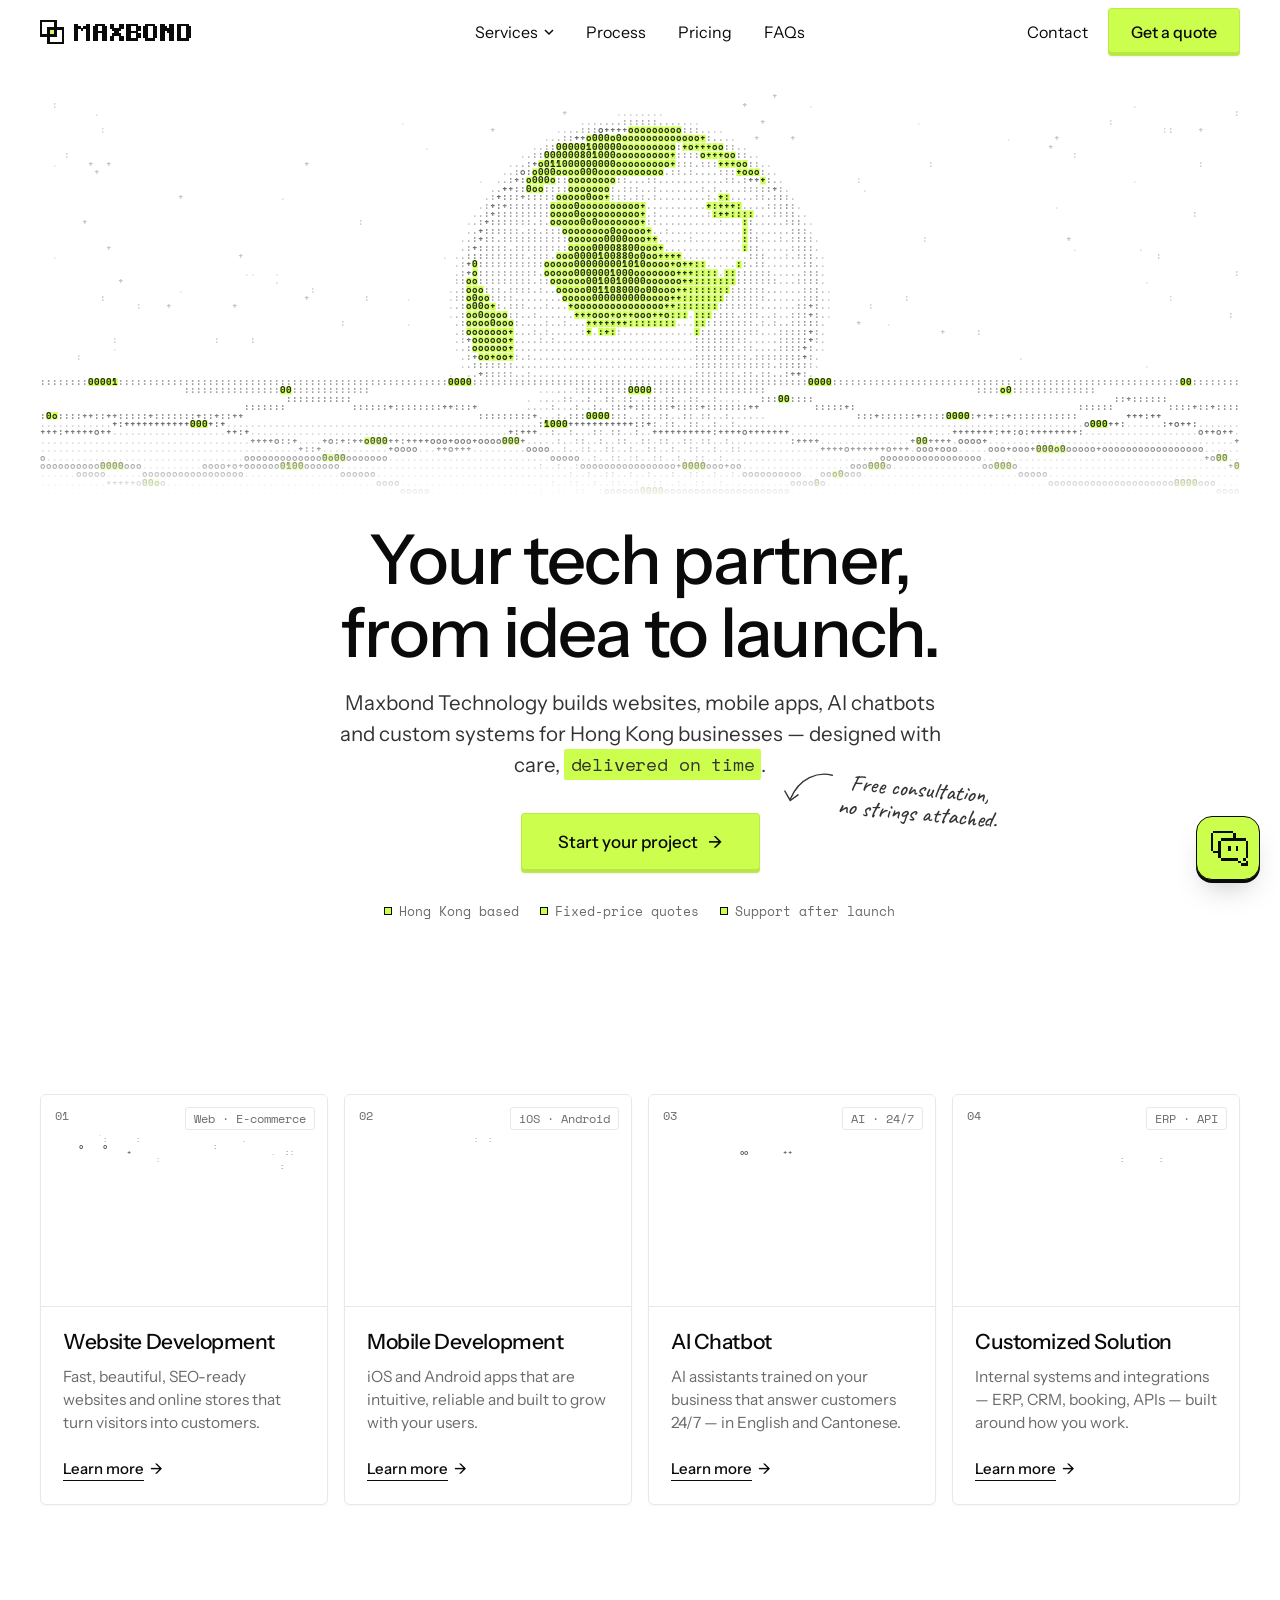
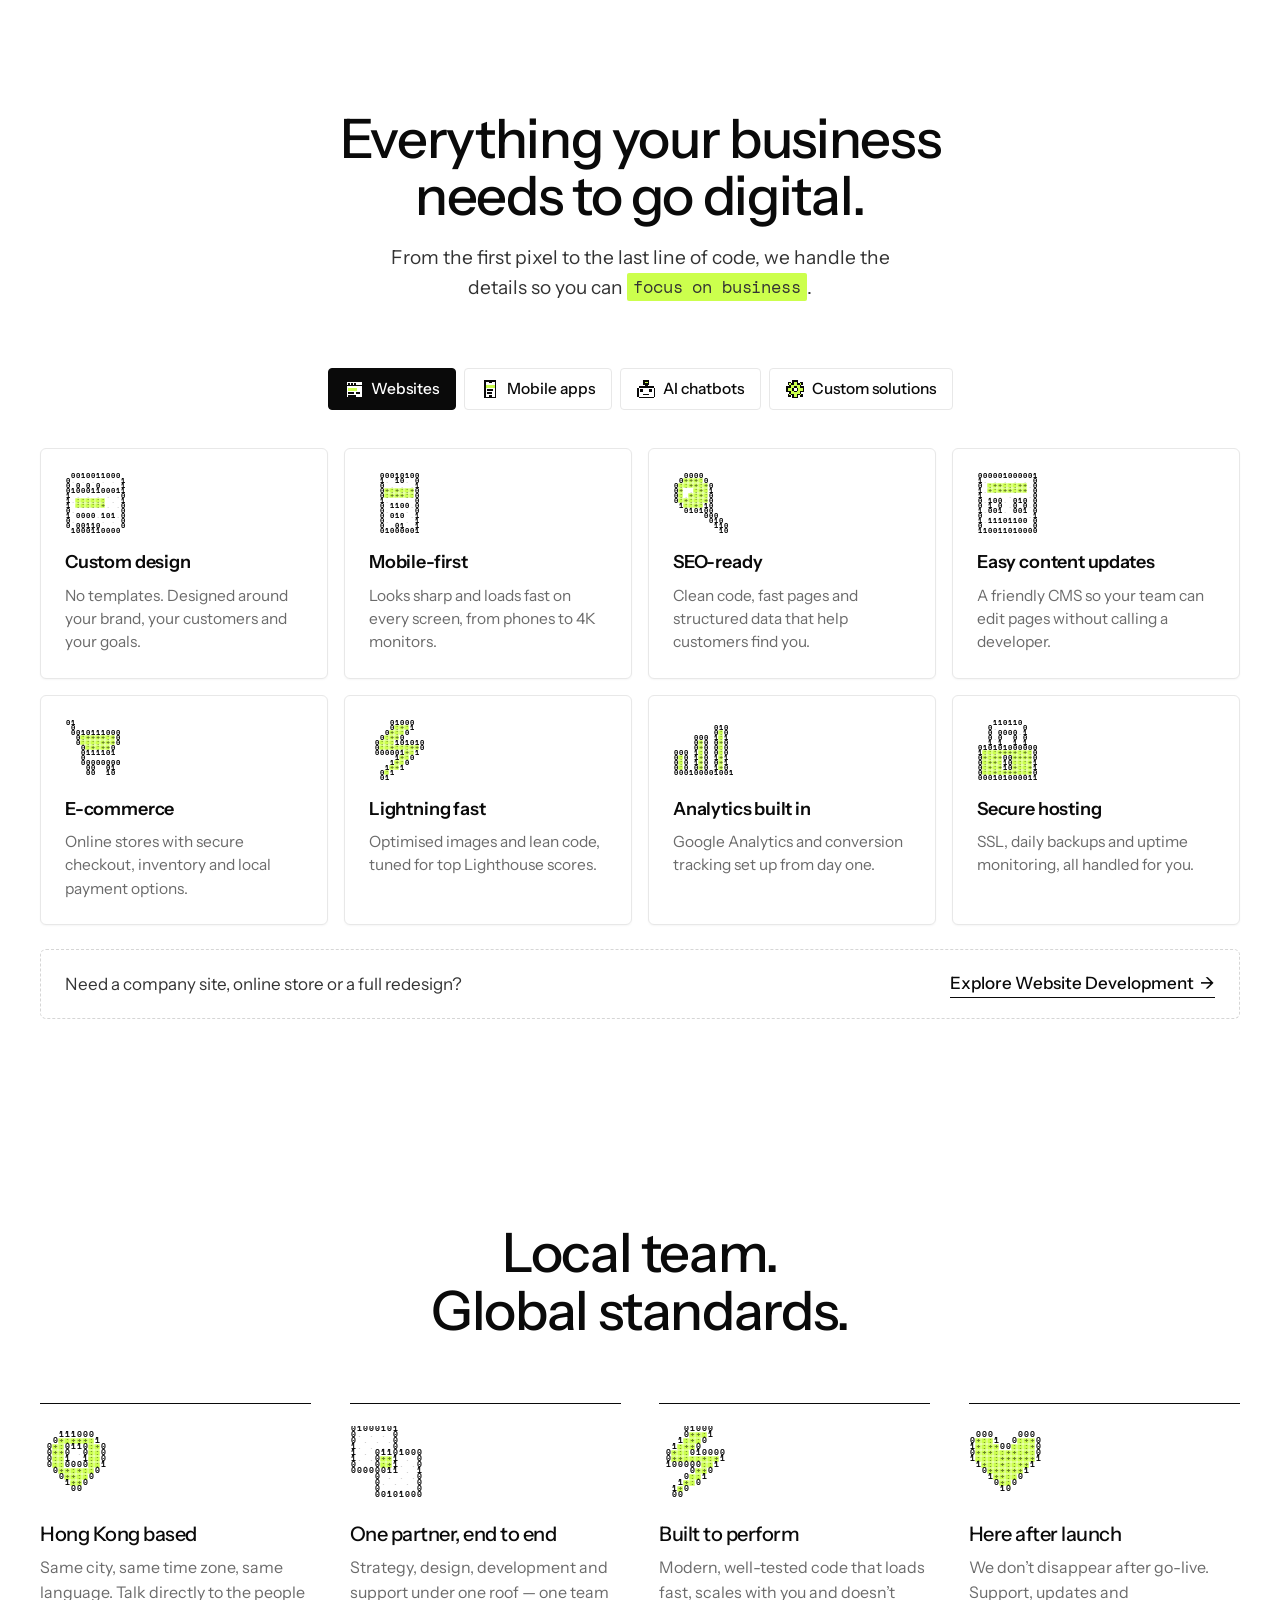
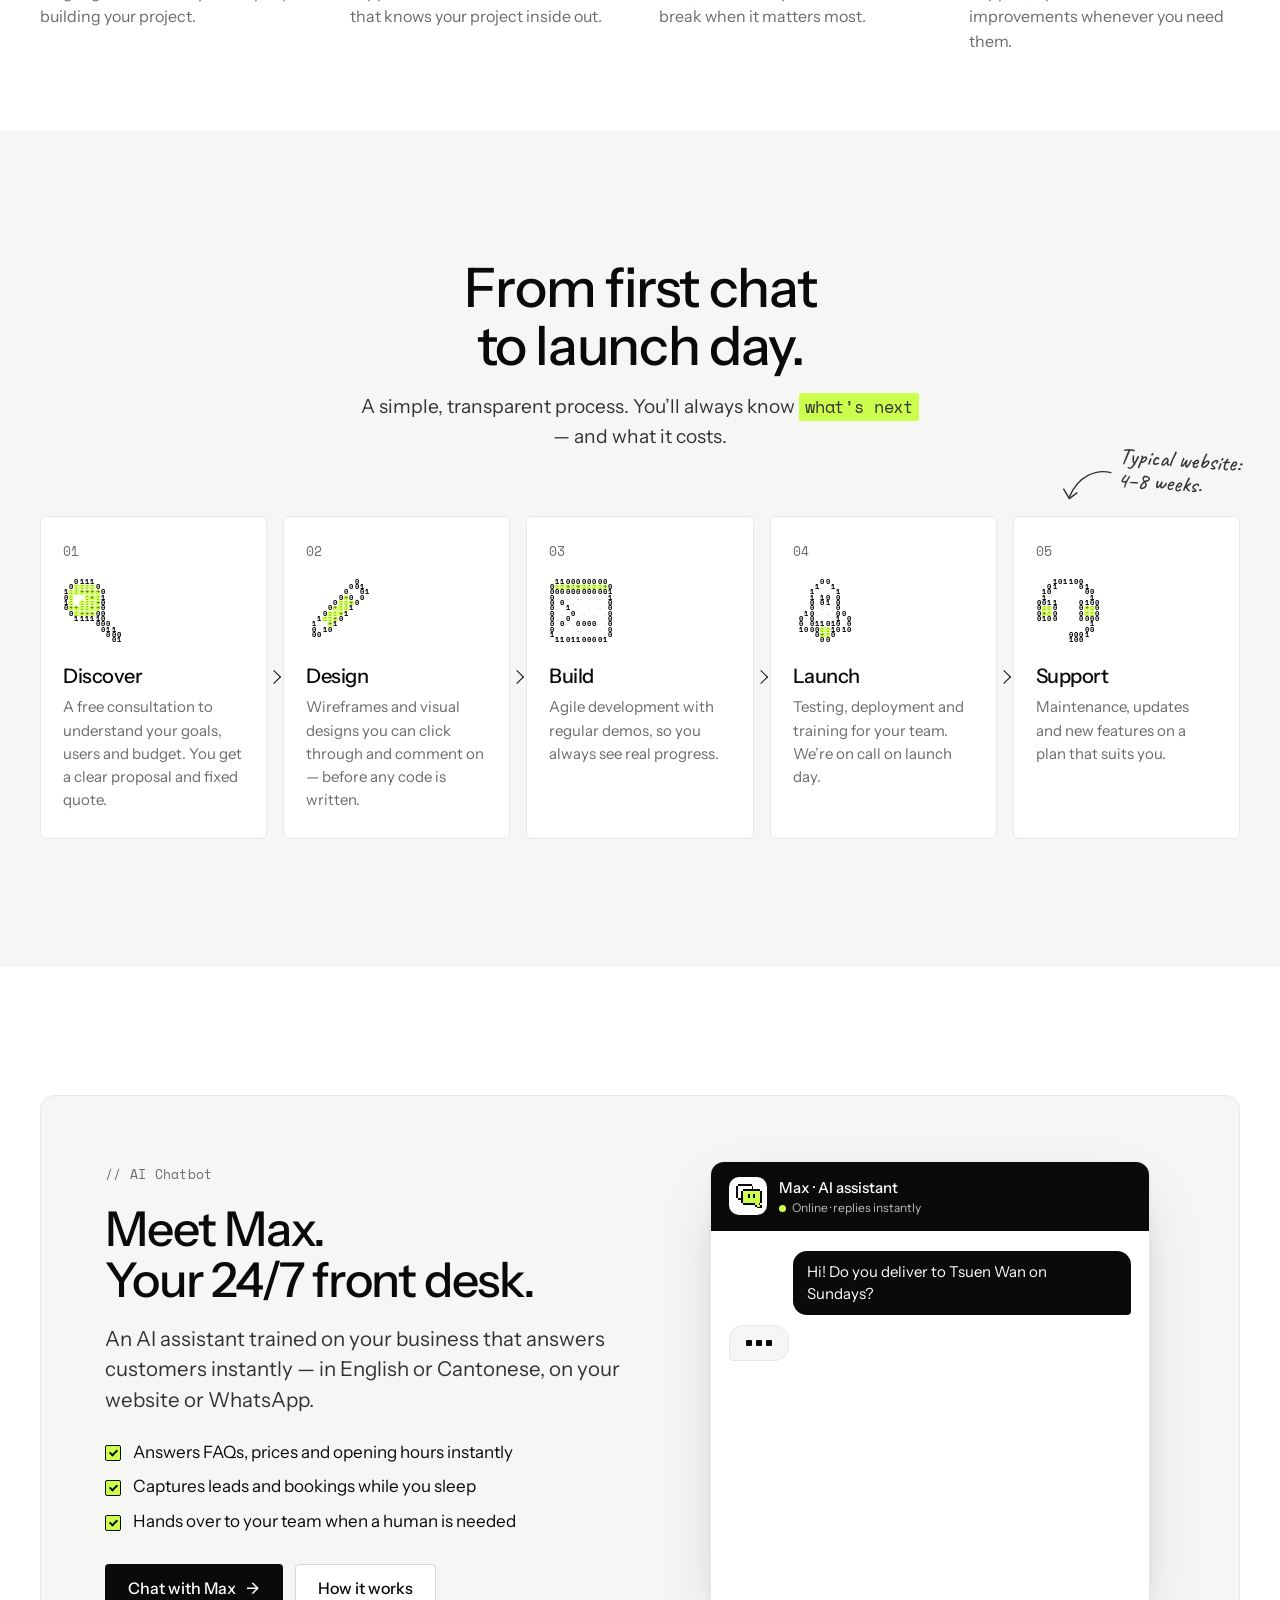
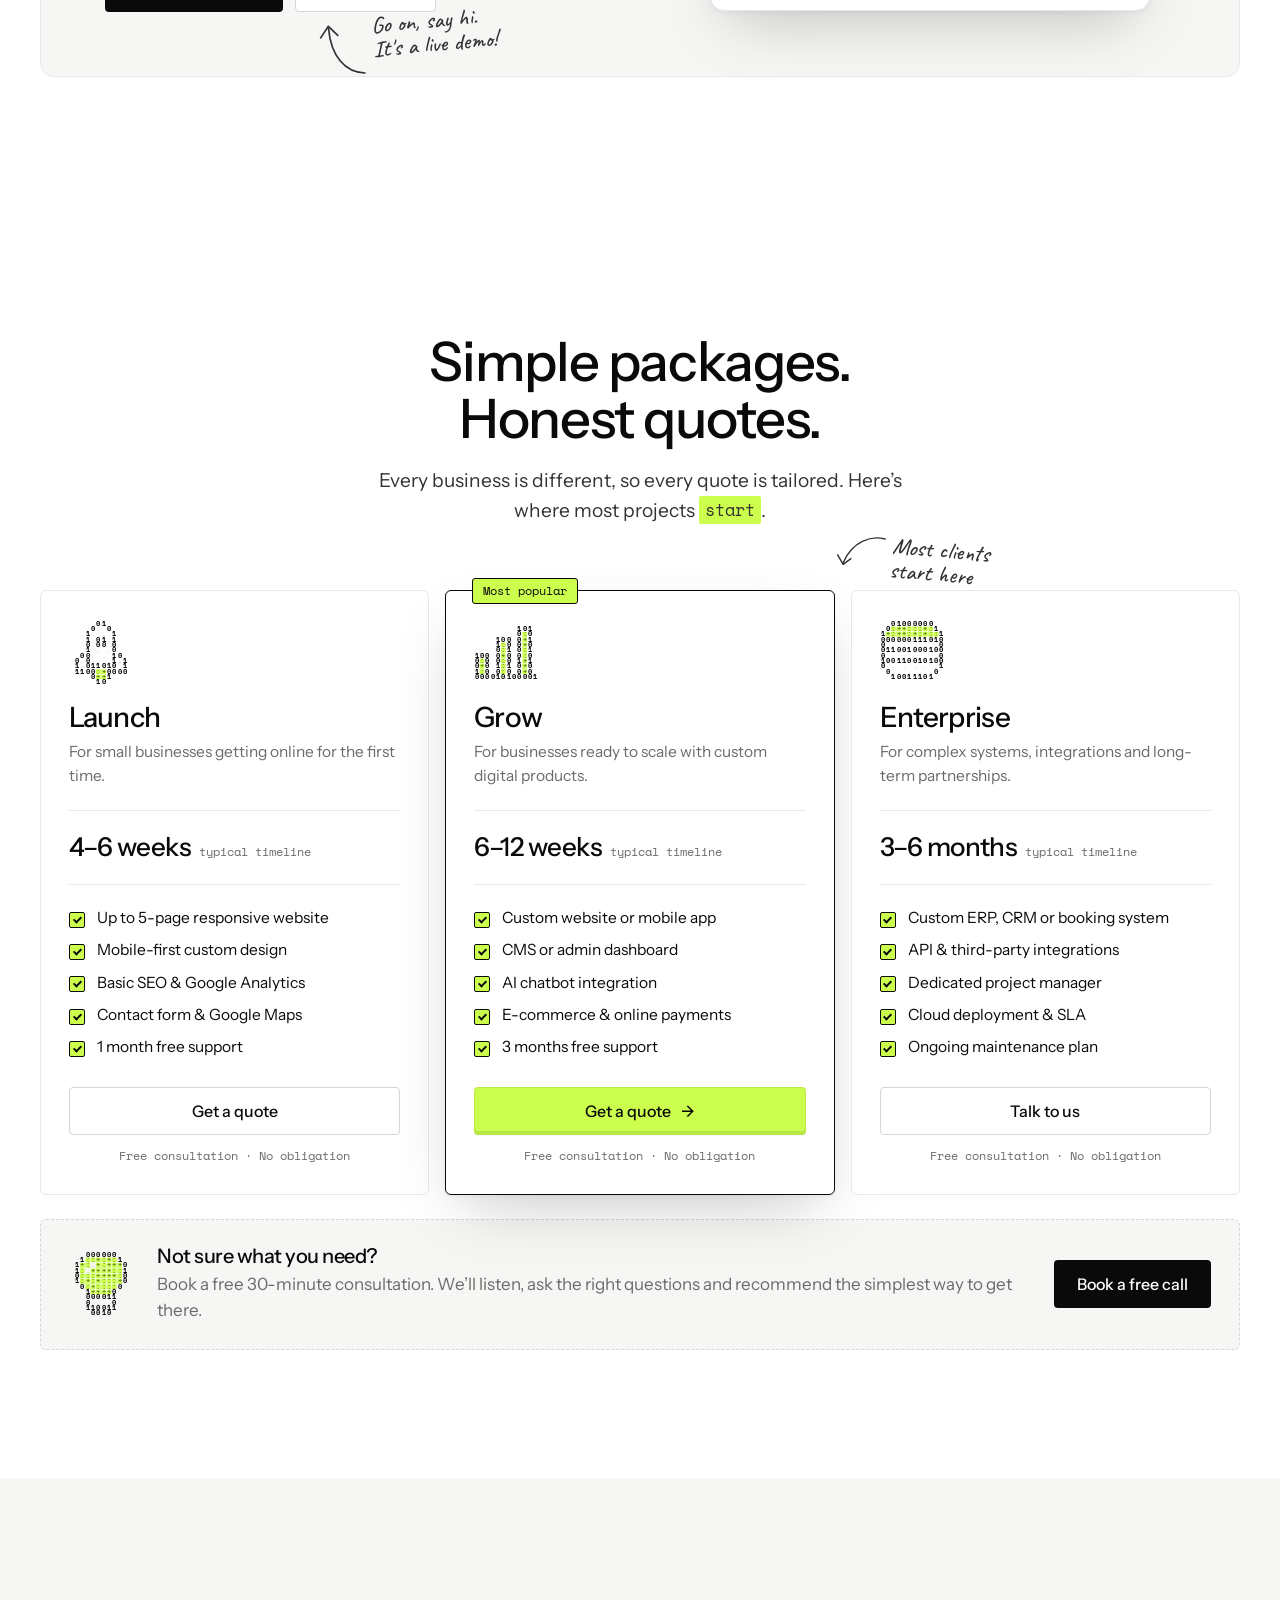
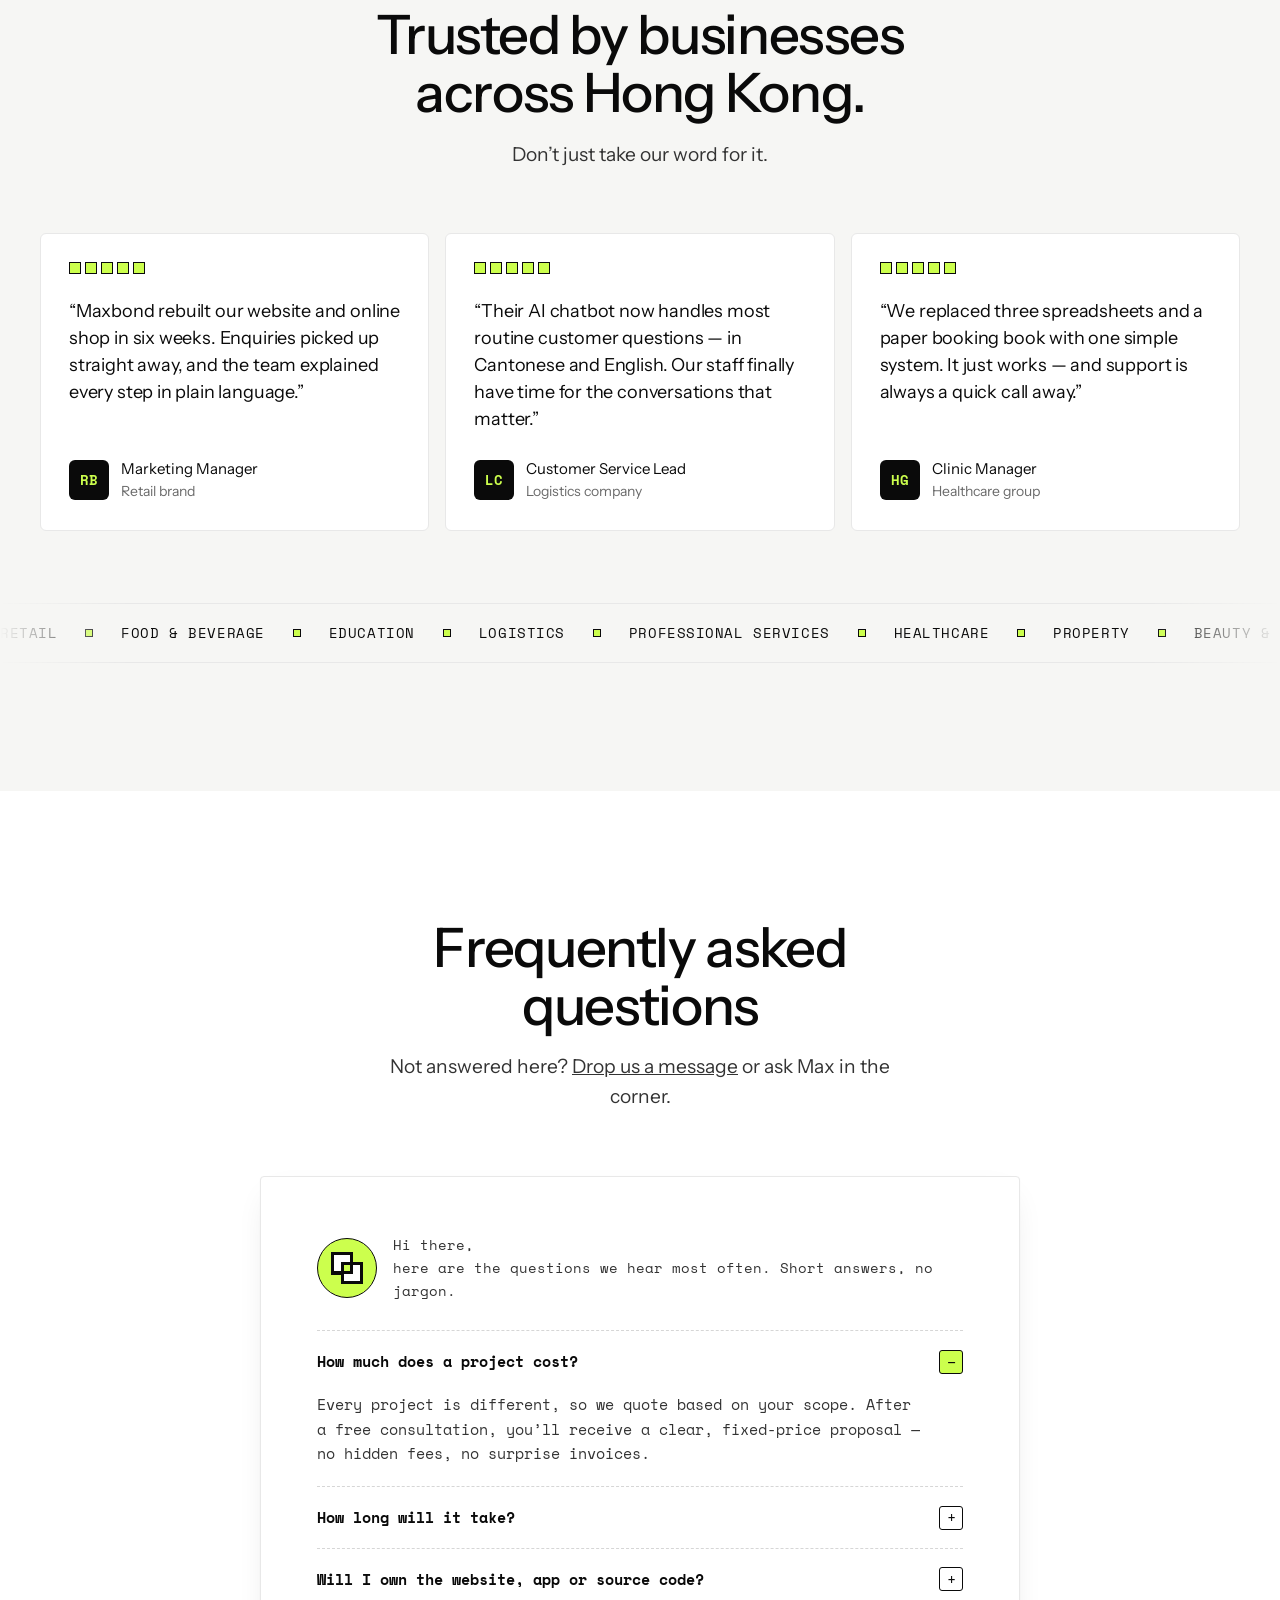
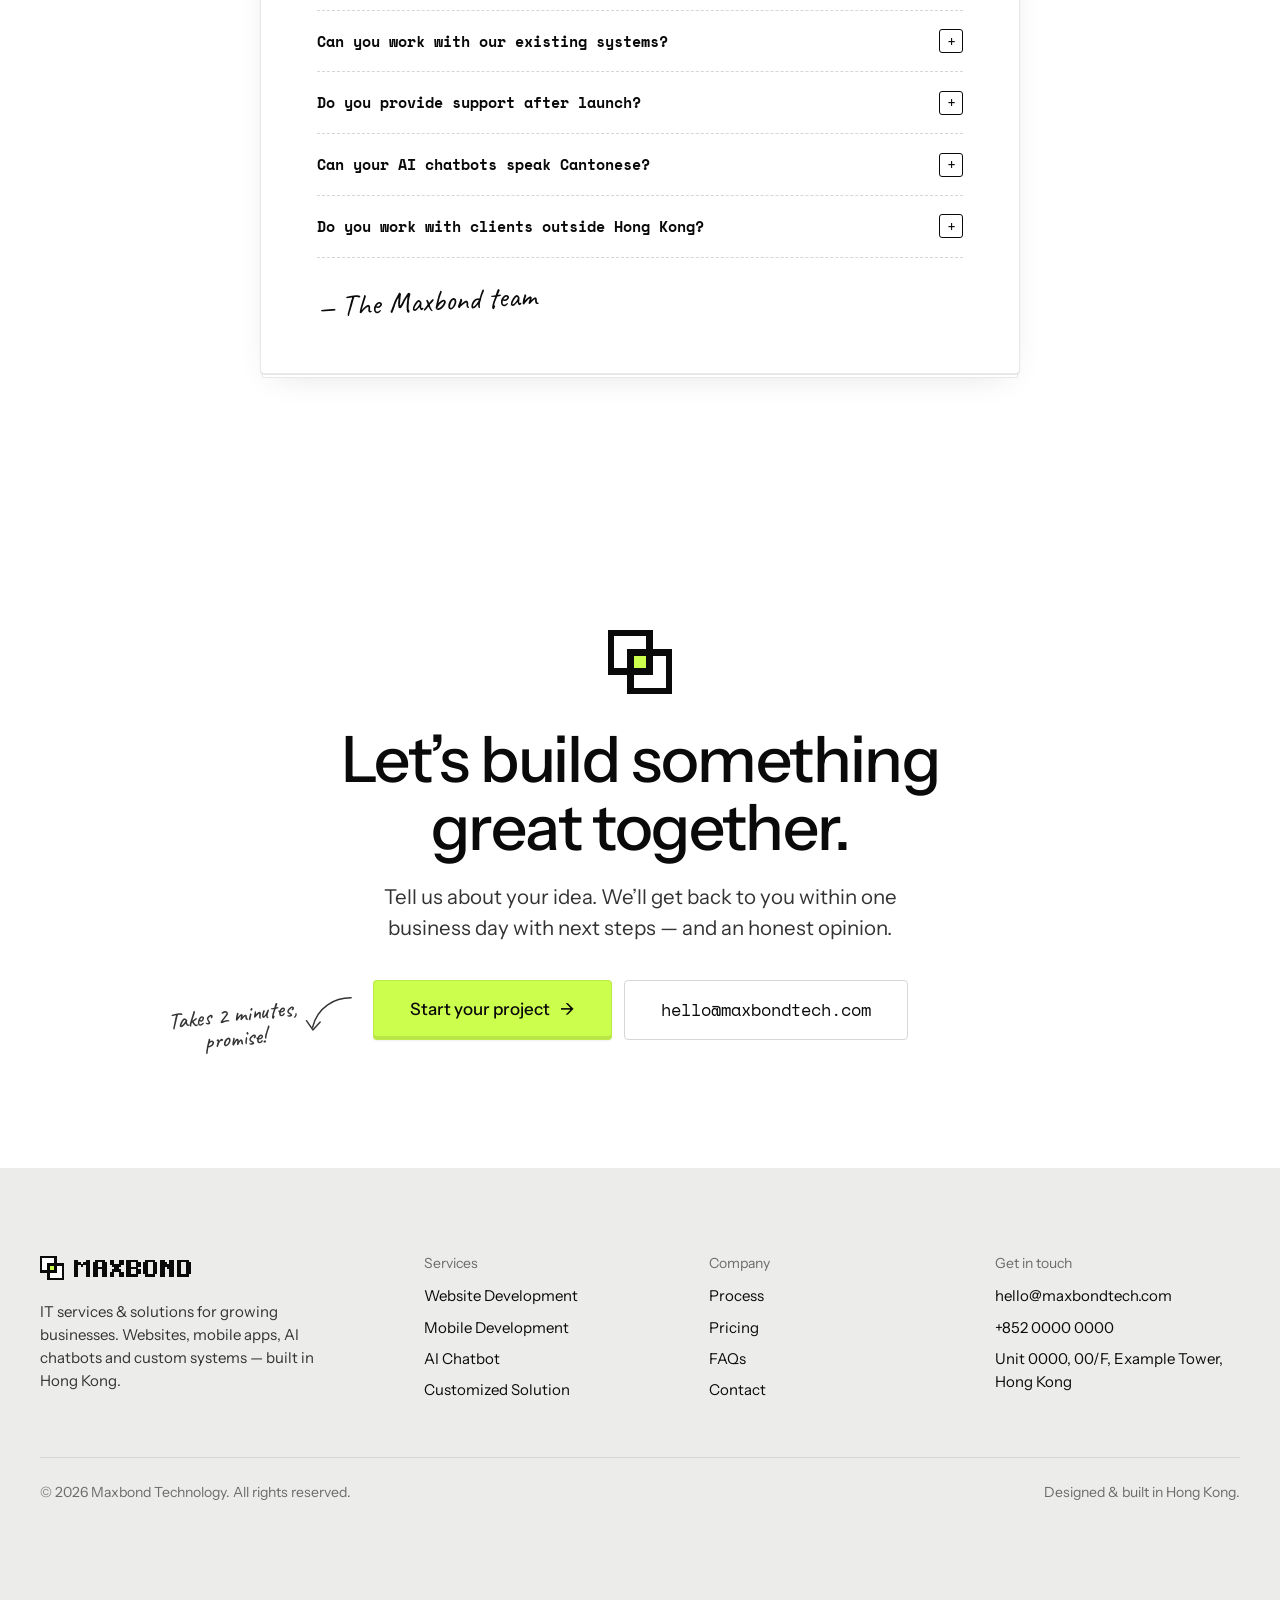
==== commit abdc9691: "Simplify services menu and switch quote button and chat launcher to lime - Remove icons from the Ser" ====
--- a/index.html
+++ b/index.html
@@ -55,10 +55,10 @@
             <svg viewBox="0 0 10 6" aria-hidden="true"><path d="M1 1l4 4 4-4" fill="none" stroke="currentColor" stroke-width="1.5"/></svg>
           </button>
           <div class="nav-menu" id="nav-services">
-          <a href="services/website-development.html"><img class="" src="assets/img/icons/browser.svg" alt="" width="32" height="32" loading="lazy"><div><strong>Website Development</strong><span>Fast, beautiful, SEO-ready websites</span></div></a>
-          <a href="services/mobile-development.html"><img class="" src="assets/img/icons/phone.svg" alt="" width="32" height="32" loading="lazy"><div><strong>Mobile Development</strong><span>iOS & Android apps people love</span></div></a>
-          <a href="services/ai-chatbot.html"><img class="" src="assets/img/icons/bot.svg" alt="" width="32" height="32" loading="lazy"><div><strong>AI Chatbot</strong><span>24/7 assistants trained on your business</span></div></a>
-          <a href="services/customized-solution.html"><img class="" src="assets/img/icons/gear.svg" alt="" width="32" height="32" loading="lazy"><div><strong>Customized Solution</strong><span>ERP, CRM & system integration</span></div></a>
+          <a href="services/website-development.html"><div><strong>Website Development</strong><span>Fast, beautiful, SEO-ready websites</span></div></a>
+          <a href="services/mobile-development.html"><div><strong>Mobile Development</strong><span>iOS & Android apps people love</span></div></a>
+          <a href="services/ai-chatbot.html"><div><strong>AI Chatbot</strong><span>24/7 assistants trained on your business</span></div></a>
+          <a href="services/customized-solution.html"><div><strong>Customized Solution</strong><span>ERP, CRM & system integration</span></div></a>
           </div>
         </div>
         <a href="#process">Process</a>
@@ -68,7 +68,7 @@
 
       <div class="header-actions">
         <a class="link" href="contact.html">Contact</a>
-        <a class="btn btn-dark" href="contact.html">Get a quote</a>
+        <a class="btn btn-lime" href="contact.html">Get a quote</a>
         <button class="menu-toggle" type="button" aria-expanded="false" aria-controls="mobile-menu" aria-label="Open menu">
           <span></span><span></span><span></span>
         </button>
@@ -79,10 +79,10 @@
   <div class="mobile-menu" id="mobile-menu">
     <div class="group">
       <p class="label">Services</p>
-      <a href="services/website-development.html"><img class="" src="assets/img/icons/browser.svg" alt="" width="28" height="28" loading="lazy">Website Development</a>
-      <a href="services/mobile-development.html"><img class="" src="assets/img/icons/phone.svg" alt="" width="28" height="28" loading="lazy">Mobile Development</a>
-      <a href="services/ai-chatbot.html"><img class="" src="assets/img/icons/bot.svg" alt="" width="28" height="28" loading="lazy">AI Chatbot</a>
-      <a href="services/customized-solution.html"><img class="" src="assets/img/icons/gear.svg" alt="" width="28" height="28" loading="lazy">Customized Solution</a>
+      <a href="services/website-development.html">Website Development</a>
+      <a href="services/mobile-development.html">Mobile Development</a>
+      <a href="services/ai-chatbot.html">AI Chatbot</a>
+      <a href="services/customized-solution.html">Customized Solution</a>
     </div>
     <div class="group">
       <p class="label">Company</p>
--- a/assets/css/style.css
+++ b/assets/css/style.css
@@ -284,7 +284,7 @@
   position: absolute;
   top: calc(100% + 8px);
   left: 50%;
-  width: 380px;
+  width: 320px;
   padding: 8px;
   background: #fff;
   border: 1px solid var(--line);
@@ -314,11 +314,8 @@
 }
 
 .nav-menu a {
-  display: grid;
-  grid-template-columns: 36px 1fr;
-  gap: 12px;
-  align-items: center;
-  padding: 10px;
+  display: block;
+  padding: 11px 14px;
   border-radius: 6px;
   text-decoration: none;
 }
@@ -327,15 +324,23 @@
   background: var(--soft);
 }
 
-.nav-menu img {
-  width: 32px;
-  height: 32px;
+.nav-menu a[aria-current="page"] {
+  text-decoration: none;
+  background: var(--soft);
 }
 
 .nav-menu strong {
   display: block;
   font-weight: 500;
   font-size: 15px;
+}
+
+.nav-menu a[aria-current="page"] strong {
+  display: inline-block;
+  background: var(--lime);
+  padding: 0 5px;
+  margin-left: -5px;
+  border-radius: 2px;
 }
 
 .nav-menu span {
@@ -2345,7 +2350,7 @@
   height: 64px;
   display: grid;
   place-items: center;
-  background: #fff;
+  background: var(--lime);
   border: 1.5px solid var(--ink);
   border-radius: 16px;
   box-shadow: 0 3px 0 var(--ink), 0 16px 32px -14px rgba(10, 10, 10, 0.35);
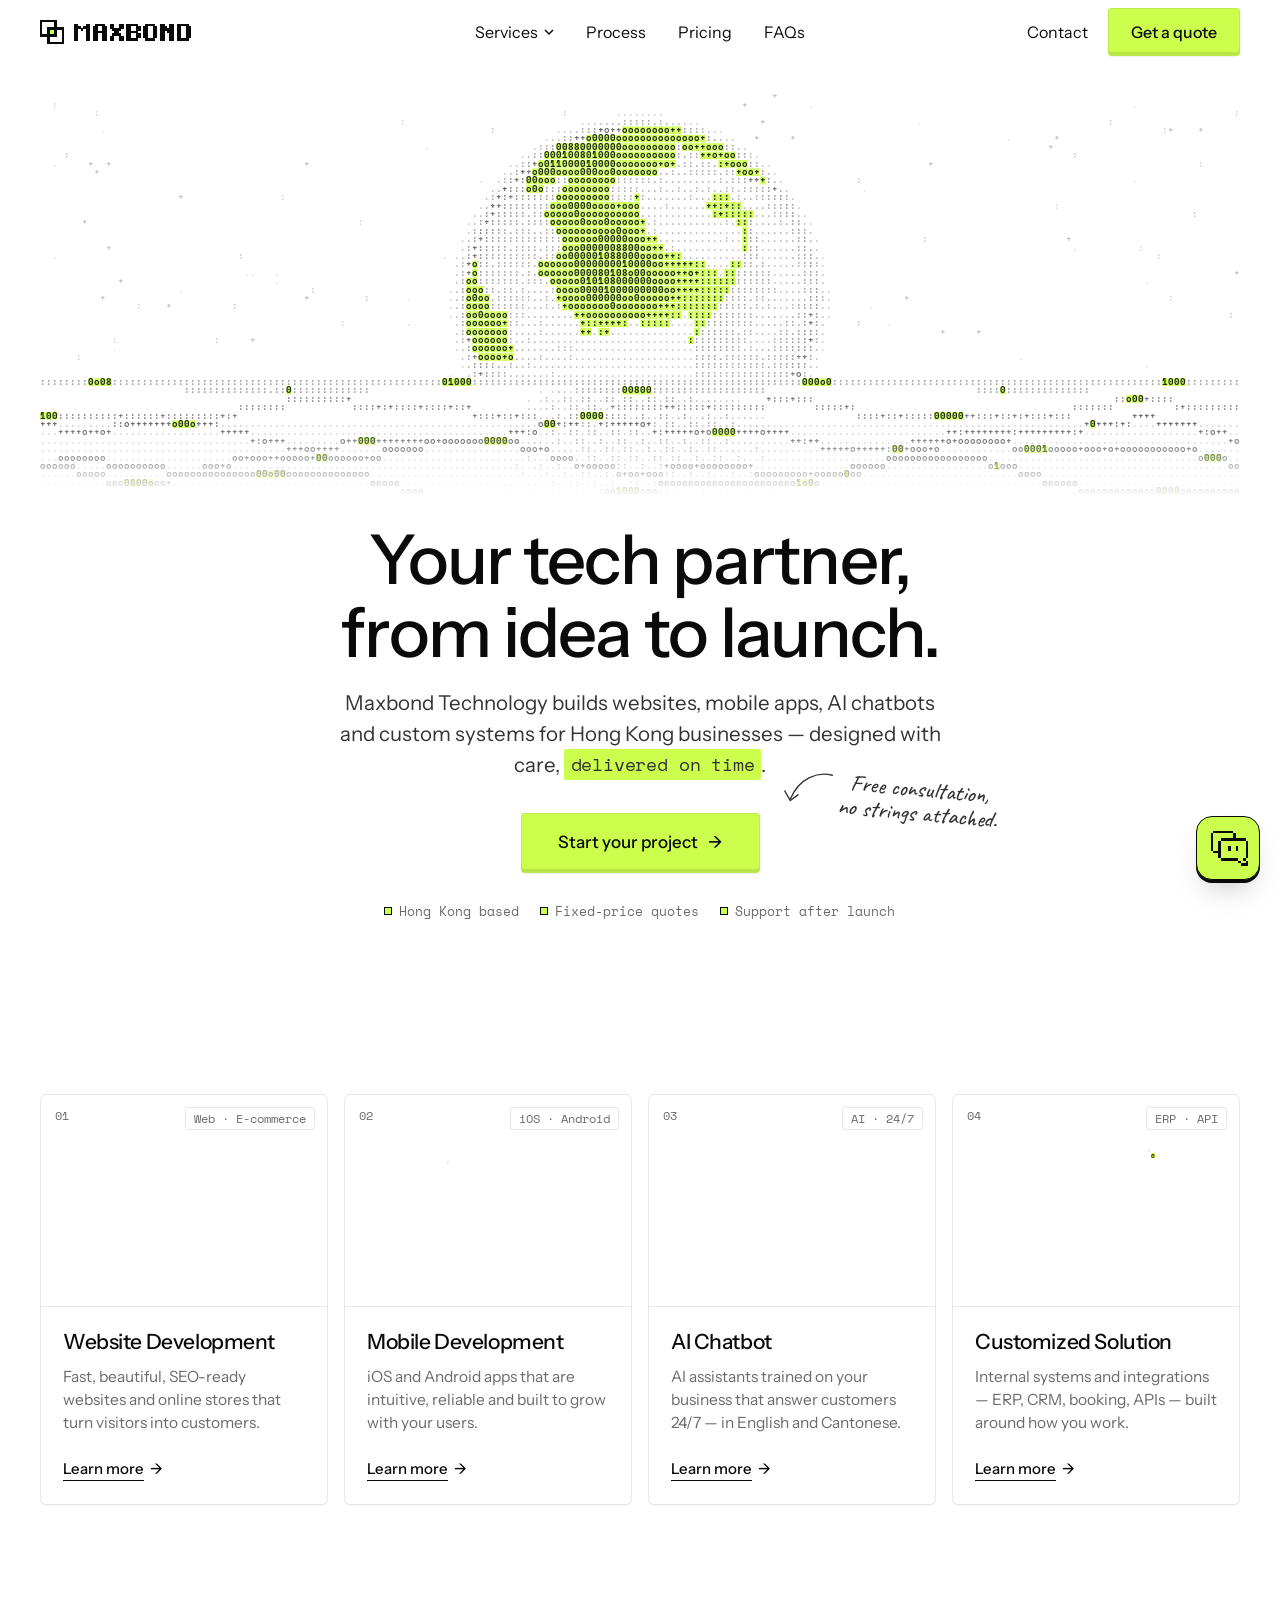
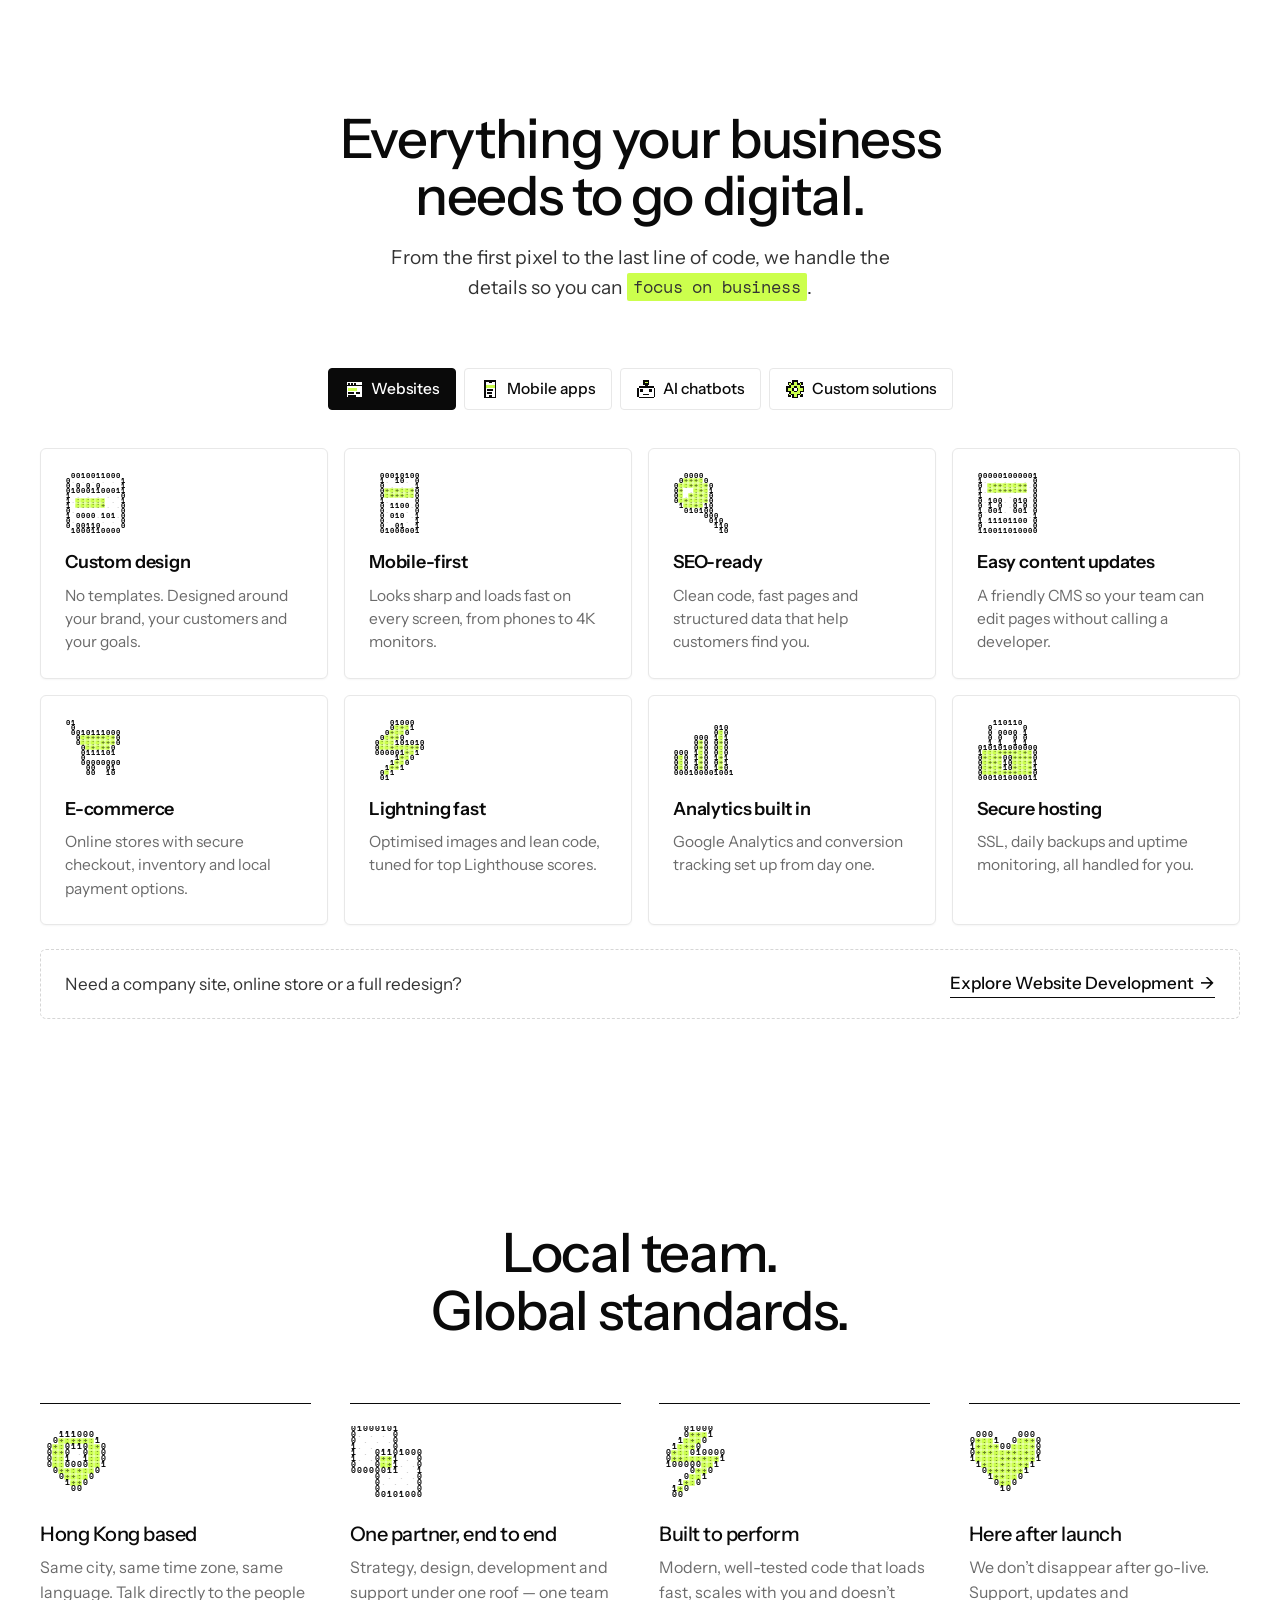
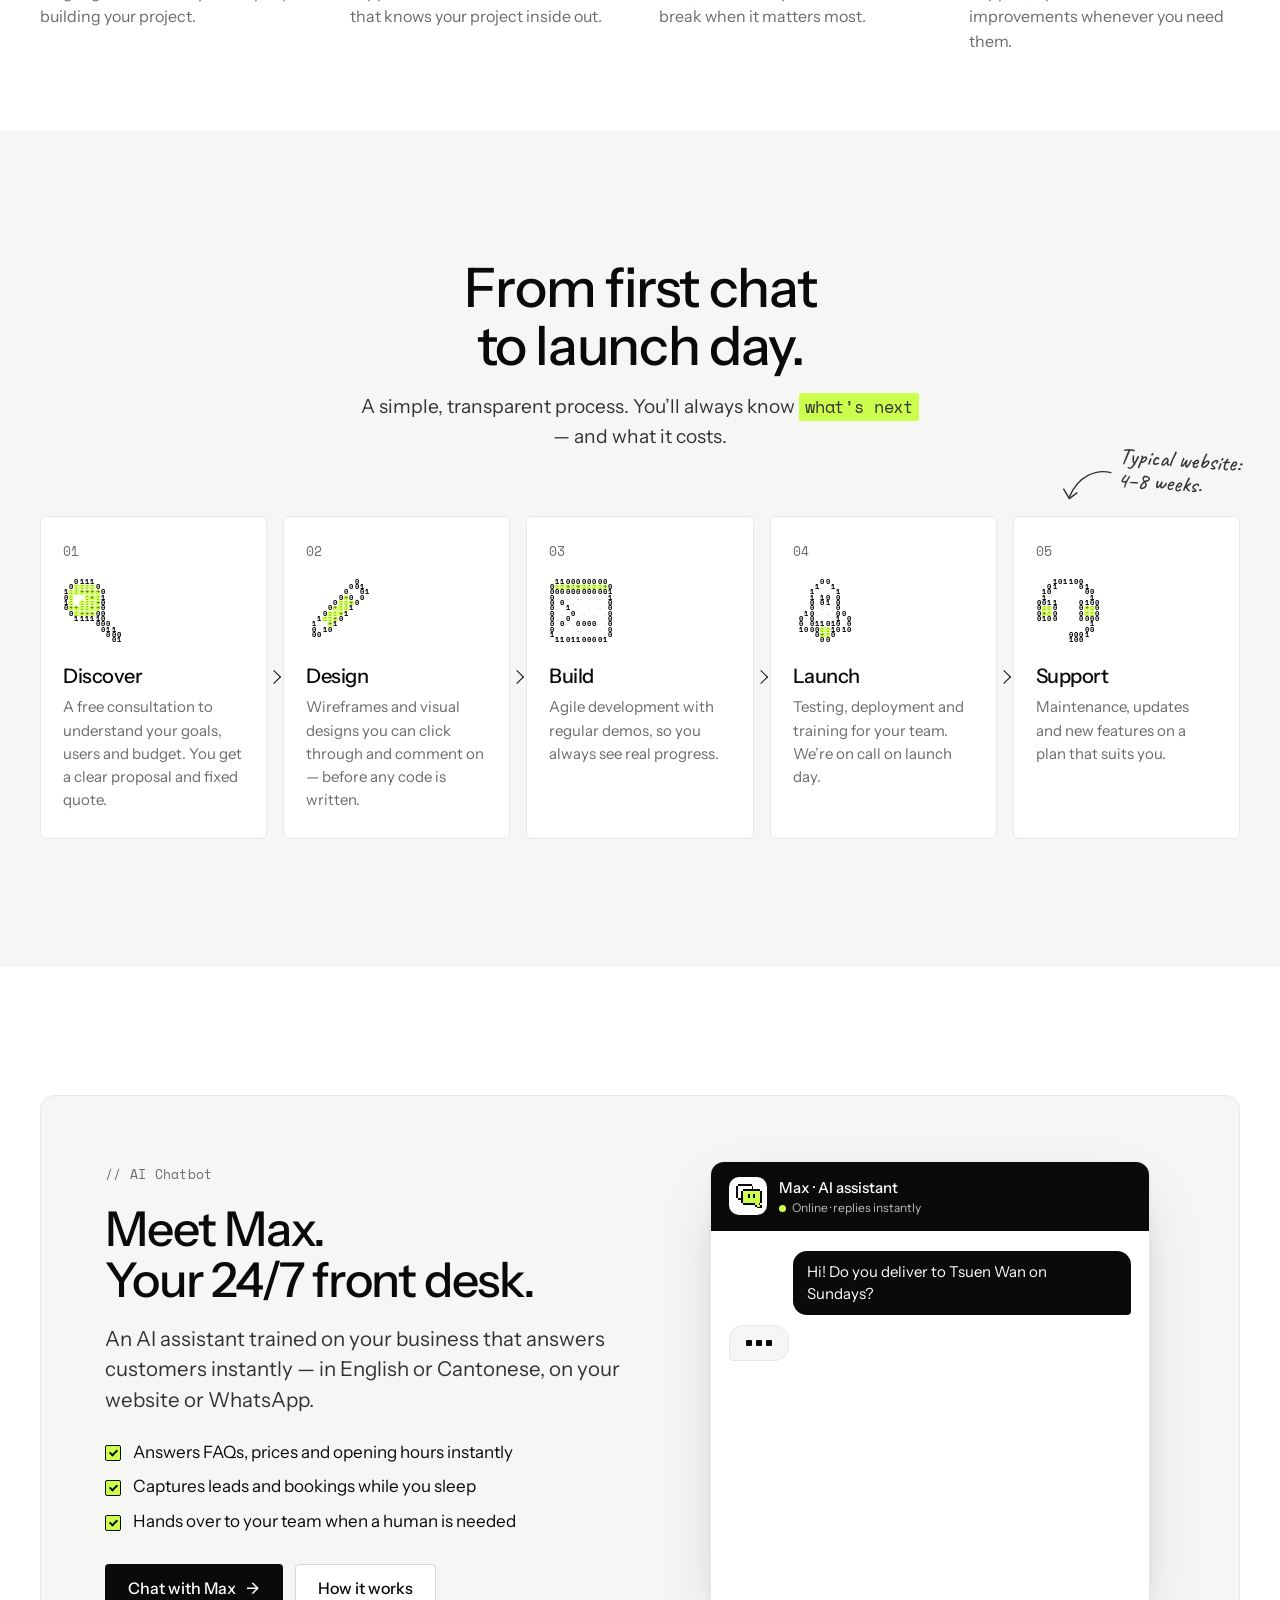
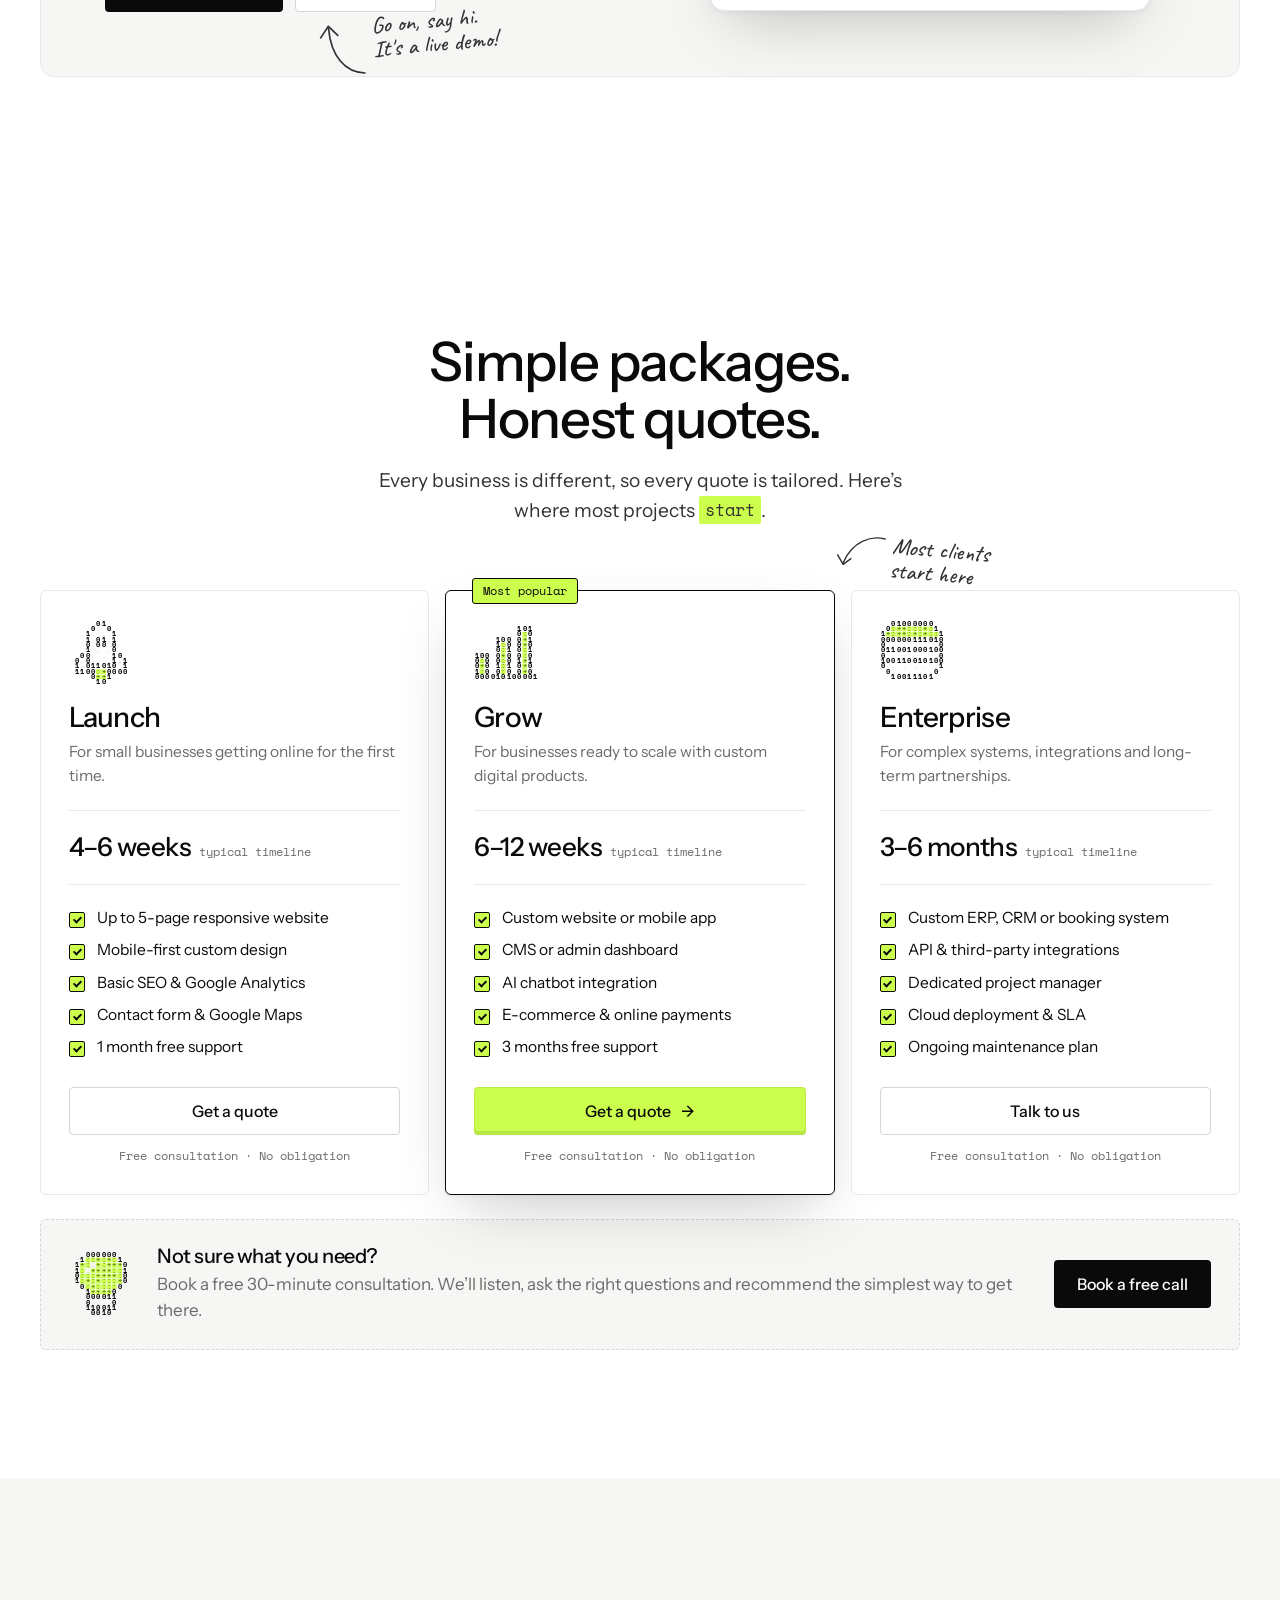
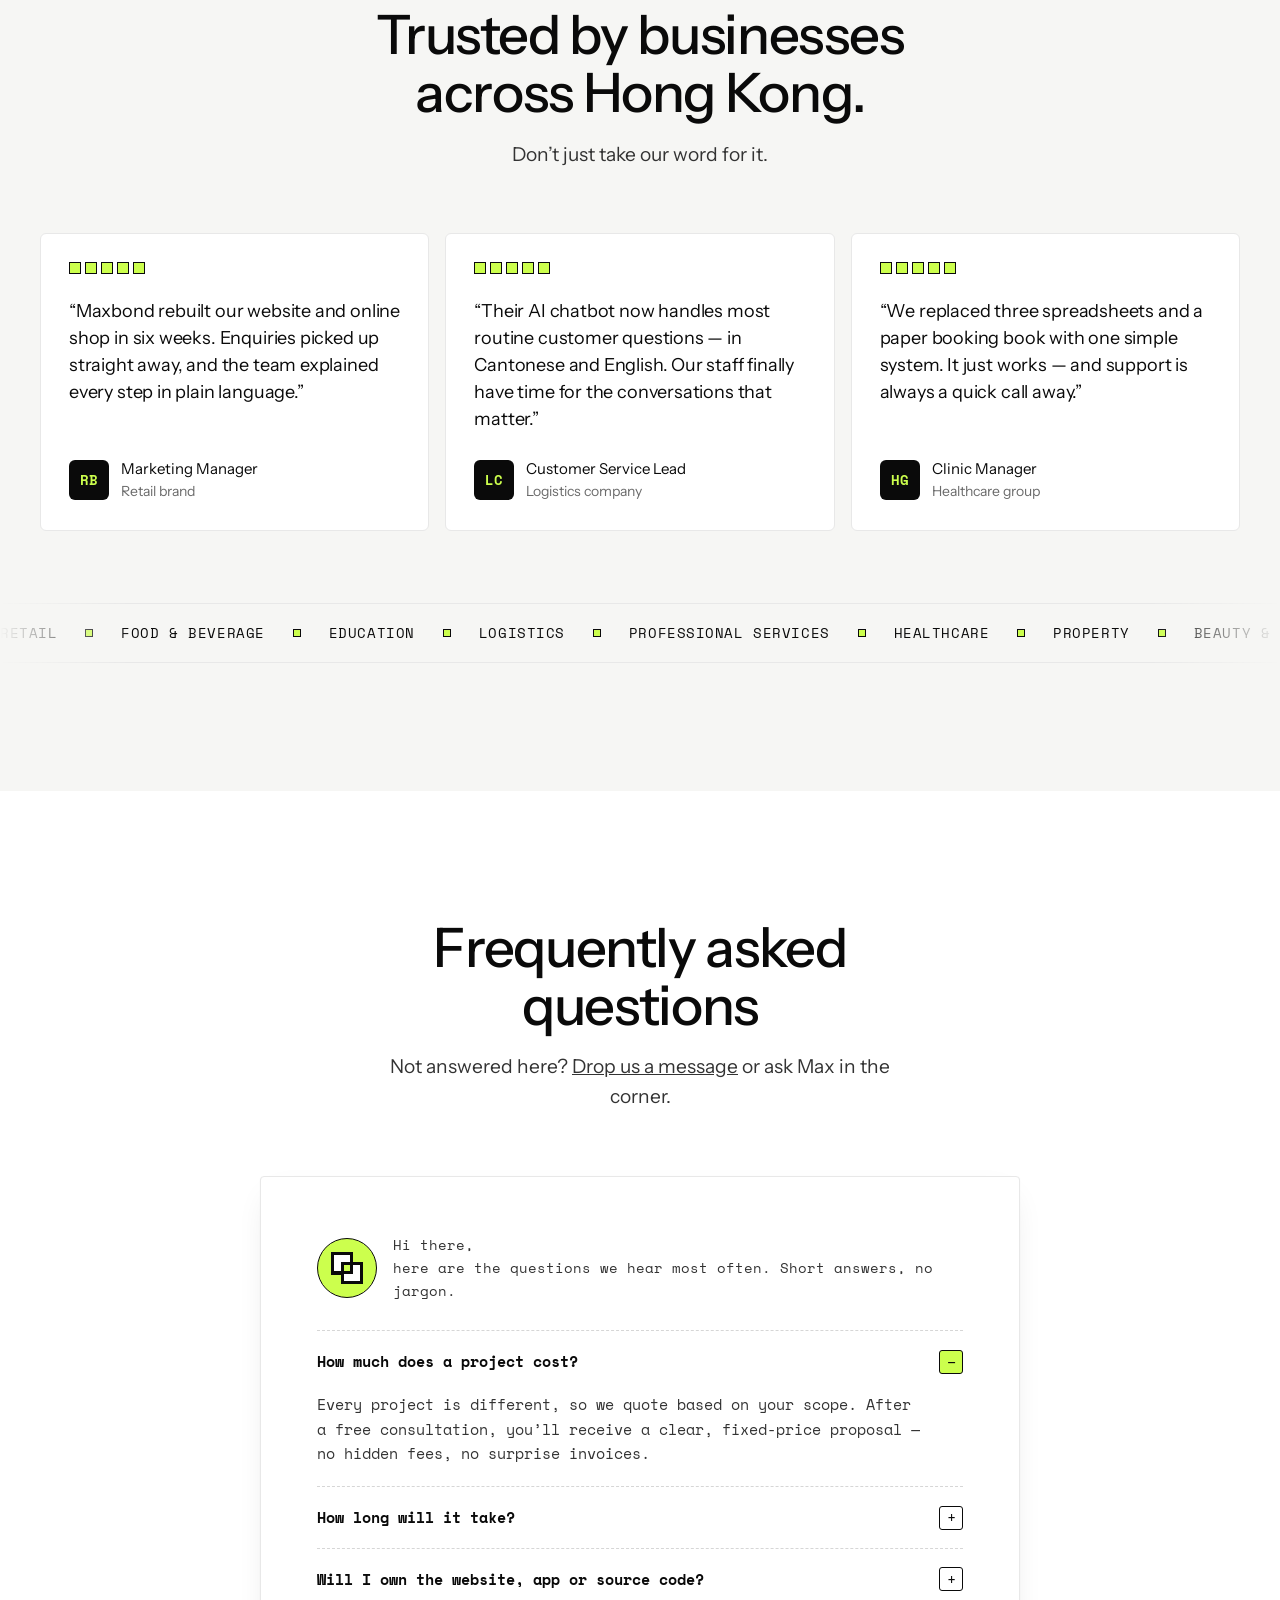
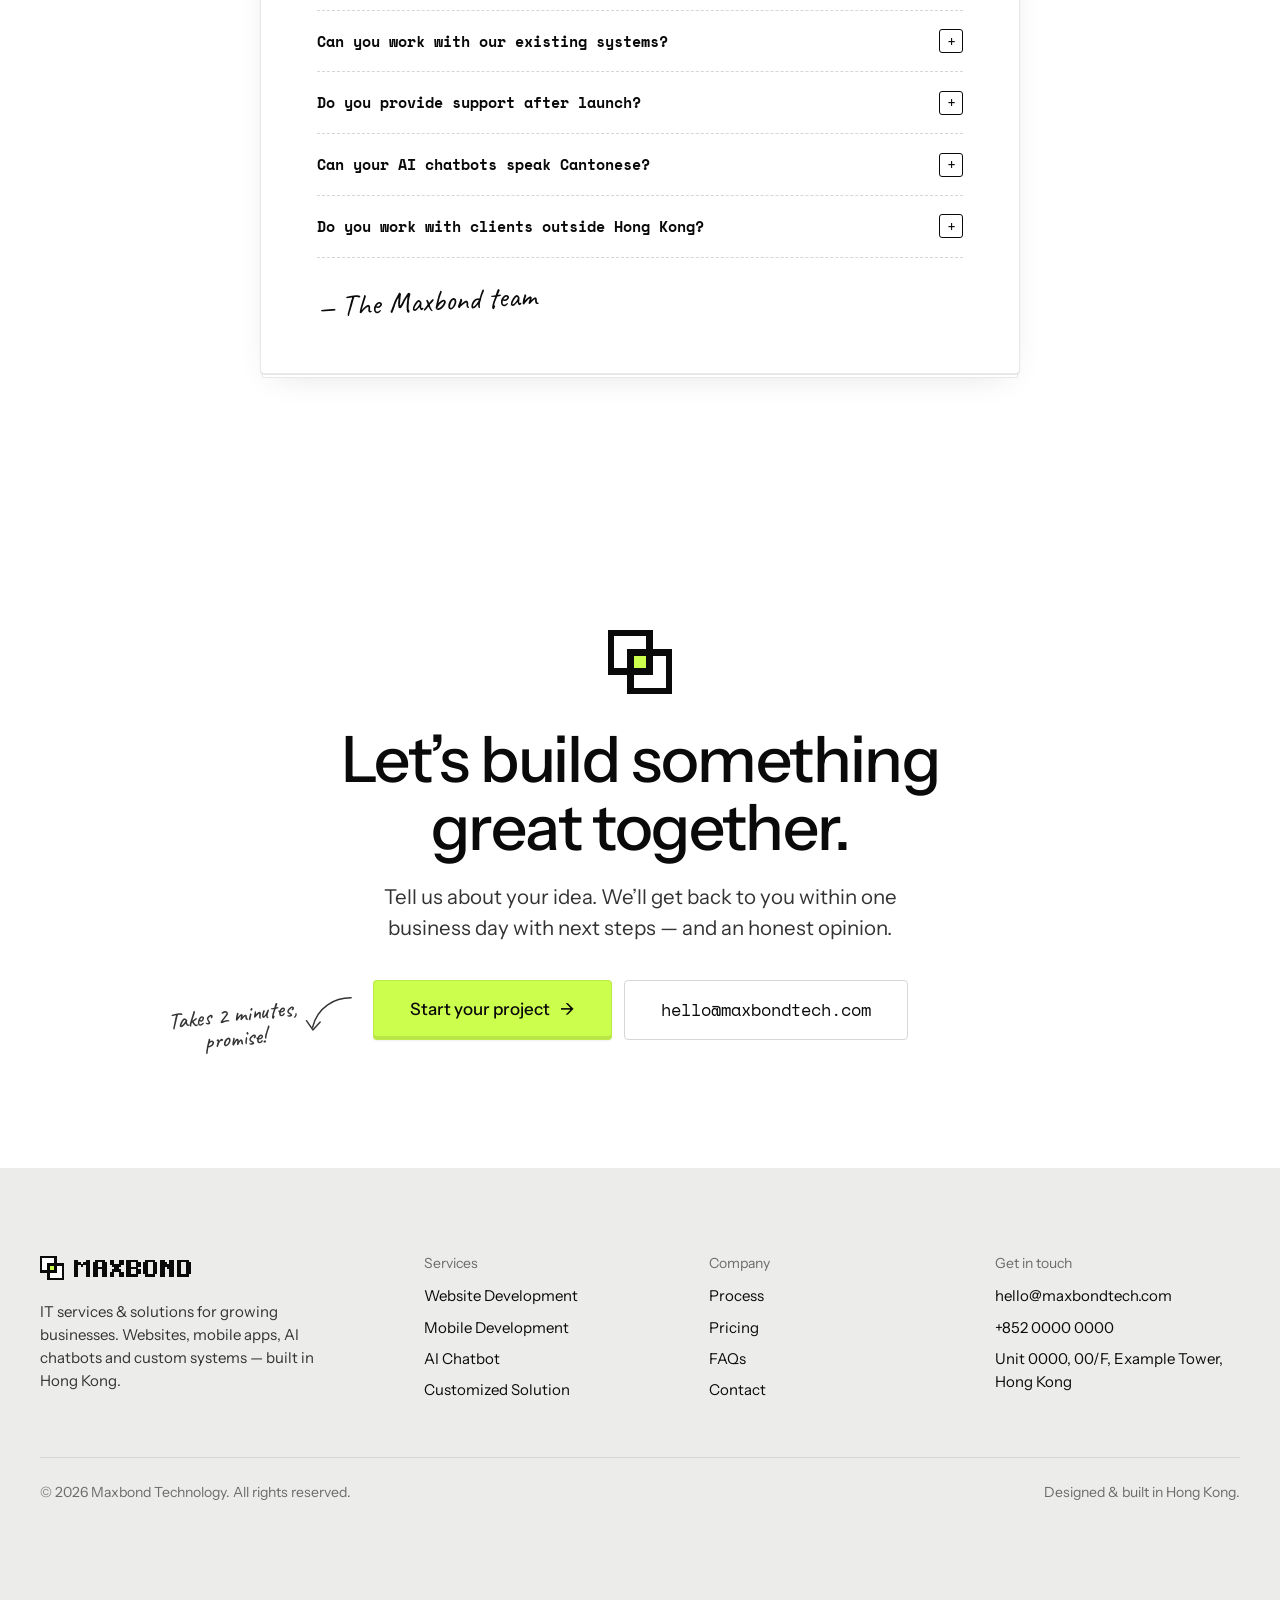
==== commit d289ac65: "Nature-themed ASCII service art and cache-busting asset versions - Service cards and service page he" ====
--- a/index.html
+++ b/index.html
@@ -21,7 +21,7 @@
   <link rel="preconnect" href="https://fonts.googleapis.com">
   <link rel="preconnect" href="https://fonts.gstatic.com" crossorigin>
   <link rel="stylesheet" href="https://fonts.googleapis.com/css2?family=Caveat:wght@500;600&family=Instrument+Sans:wght@400;500;600&family=Space+Mono:wght@400;700&display=swap">
-  <link rel="stylesheet" href="assets/css/style.css">
+  <link rel="stylesheet" href="assets/css/style.css?v=20261110d">
   <script>document.documentElement.classList.add('js');</script>
   <script type="application/ld+json">
   {
@@ -120,7 +120,7 @@
         <div class="grid grid-4 services-grid">
           <a class="card service-card reveal" style="--i:0" href="services/website-development.html">
             <div class="card-visual">
-              <canvas class="ascii" data-ascii="website" aria-hidden="true"></canvas>
+              <canvas class="ascii" data-ascii="clouds" aria-hidden="true"></canvas>
               <span class="card-index">01</span>
               <span class="card-tag">Web · E-commerce</span>
             </div>
@@ -132,7 +132,7 @@
           </a>
           <a class="card service-card reveal" style="--i:1" href="services/mobile-development.html">
             <div class="card-visual">
-              <canvas class="ascii" data-ascii="mobile" aria-hidden="true"></canvas>
+              <canvas class="ascii" data-ascii="waves" aria-hidden="true"></canvas>
               <span class="card-index">02</span>
               <span class="card-tag">iOS · Android</span>
             </div>
@@ -144,7 +144,7 @@
           </a>
           <a class="card service-card reveal" style="--i:2" href="services/ai-chatbot.html">
             <div class="card-visual">
-              <canvas class="ascii" data-ascii="chatbot" aria-hidden="true"></canvas>
+              <canvas class="ascii" data-ascii="moon" aria-hidden="true"></canvas>
               <span class="card-index">03</span>
               <span class="card-tag">AI · 24/7</span>
             </div>
@@ -156,7 +156,7 @@
           </a>
           <a class="card service-card reveal" style="--i:3" href="services/customized-solution.html">
             <div class="card-visual">
-              <canvas class="ascii" data-ascii="custom" aria-hidden="true"></canvas>
+              <canvas class="ascii" data-ascii="mountains" aria-hidden="true"></canvas>
               <span class="card-index">04</span>
               <span class="card-tag">ERP · API</span>
             </div>
@@ -689,10 +689,10 @@
     </div>
   </footer>
 
-  <script src="assets/js/config.js" defer></script>
-  <script src="assets/js/main.js" defer></script>
-  <script src="assets/js/chatbot.js" defer></script>
-  <script src="assets/js/icon-art.js" defer></script>
-  <script src="assets/js/ascii.js" defer></script>
+  <script src="assets/js/config.js?v=20261110d" defer></script>
+  <script src="assets/js/main.js?v=20261110d" defer></script>
+  <script src="assets/js/chatbot.js?v=20261110d" defer></script>
+  <script src="assets/js/icon-art.js?v=20261110d" defer></script>
+  <script src="assets/js/ascii.js?v=20261110d" defer></script>
 </body>
 </html>
